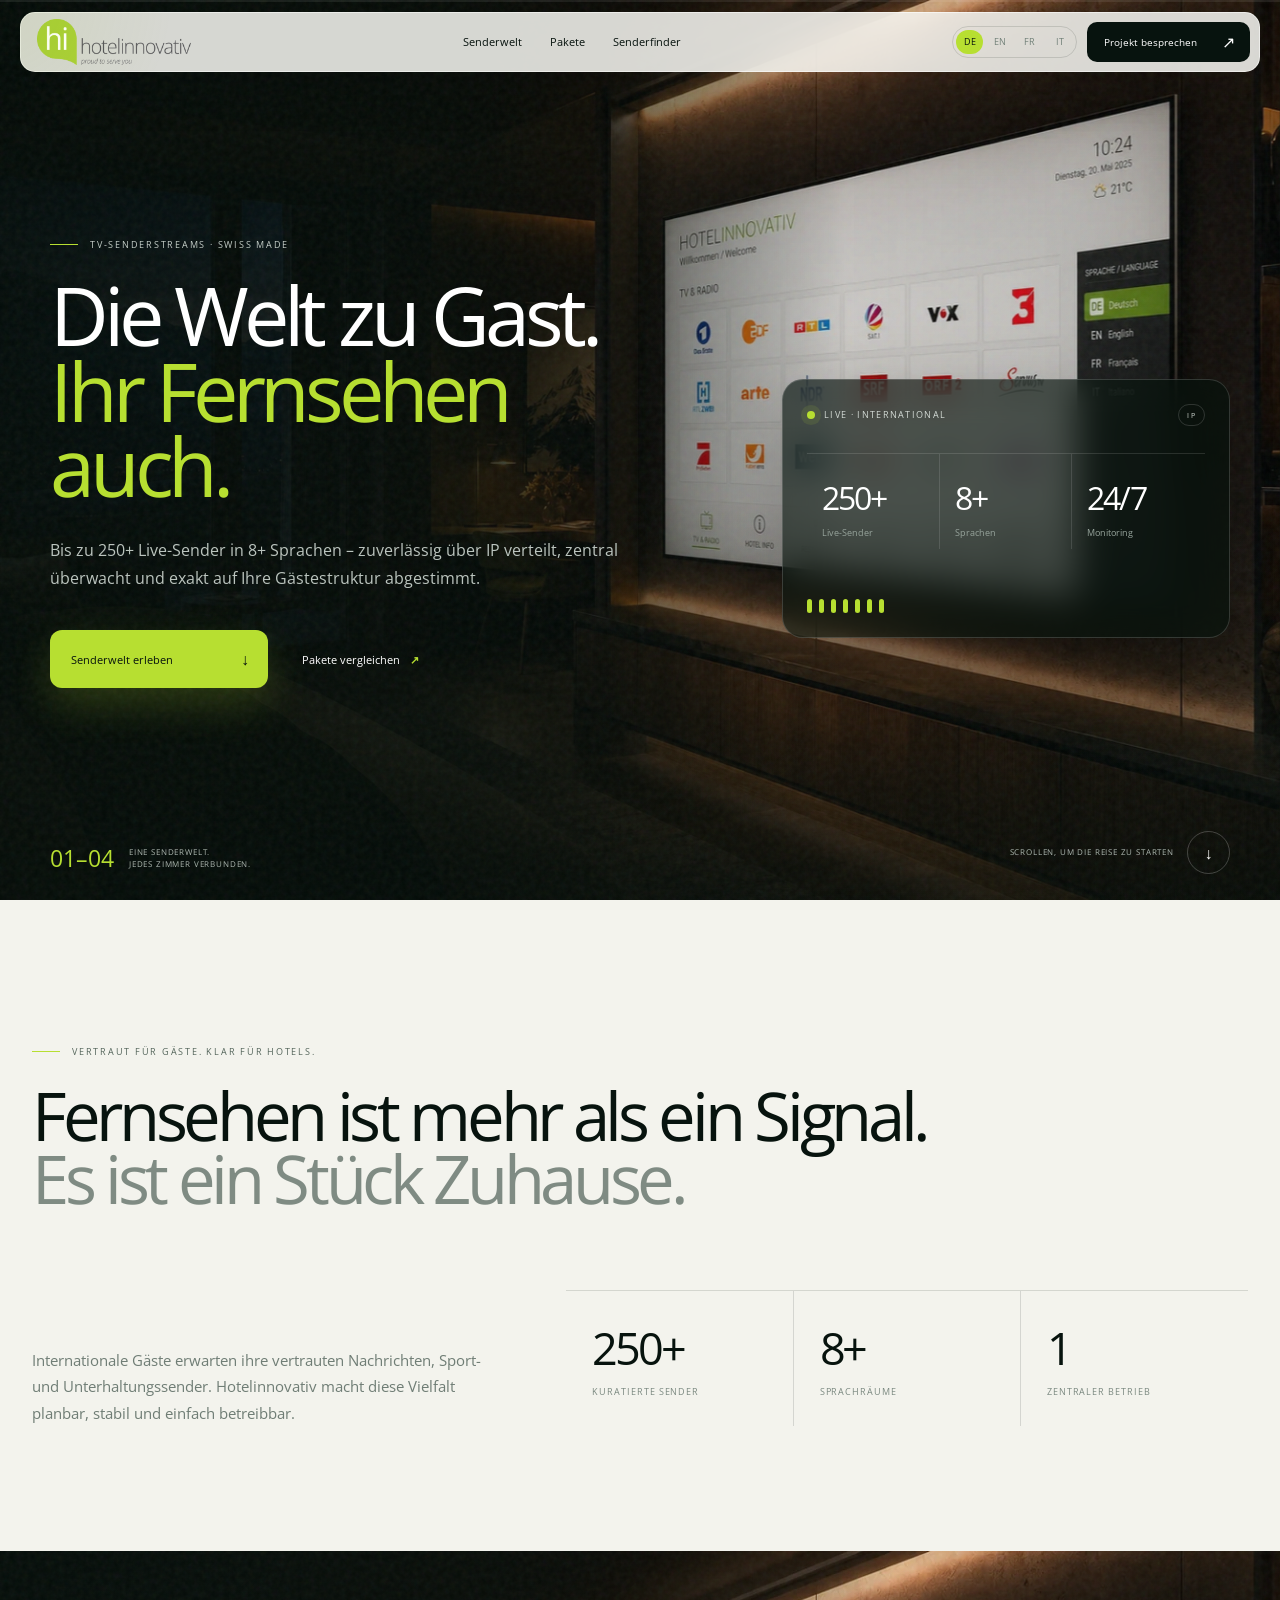
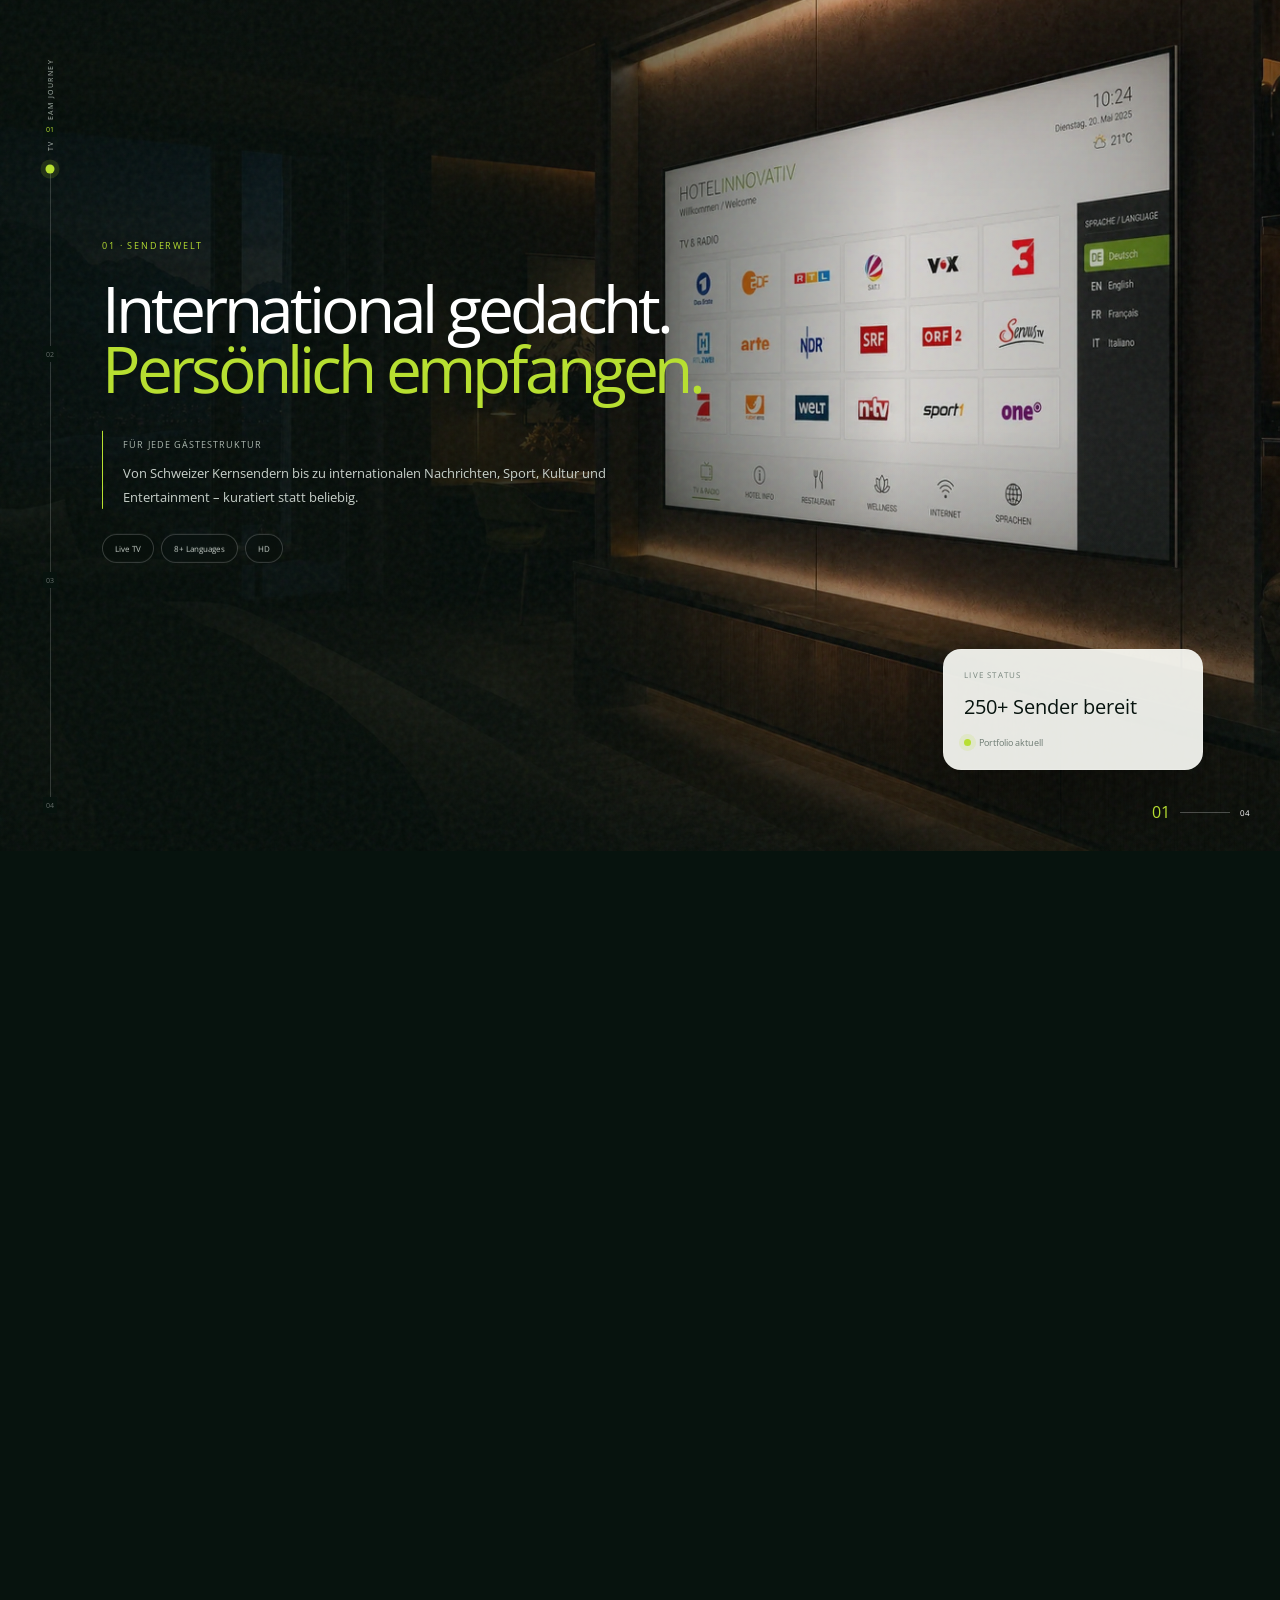
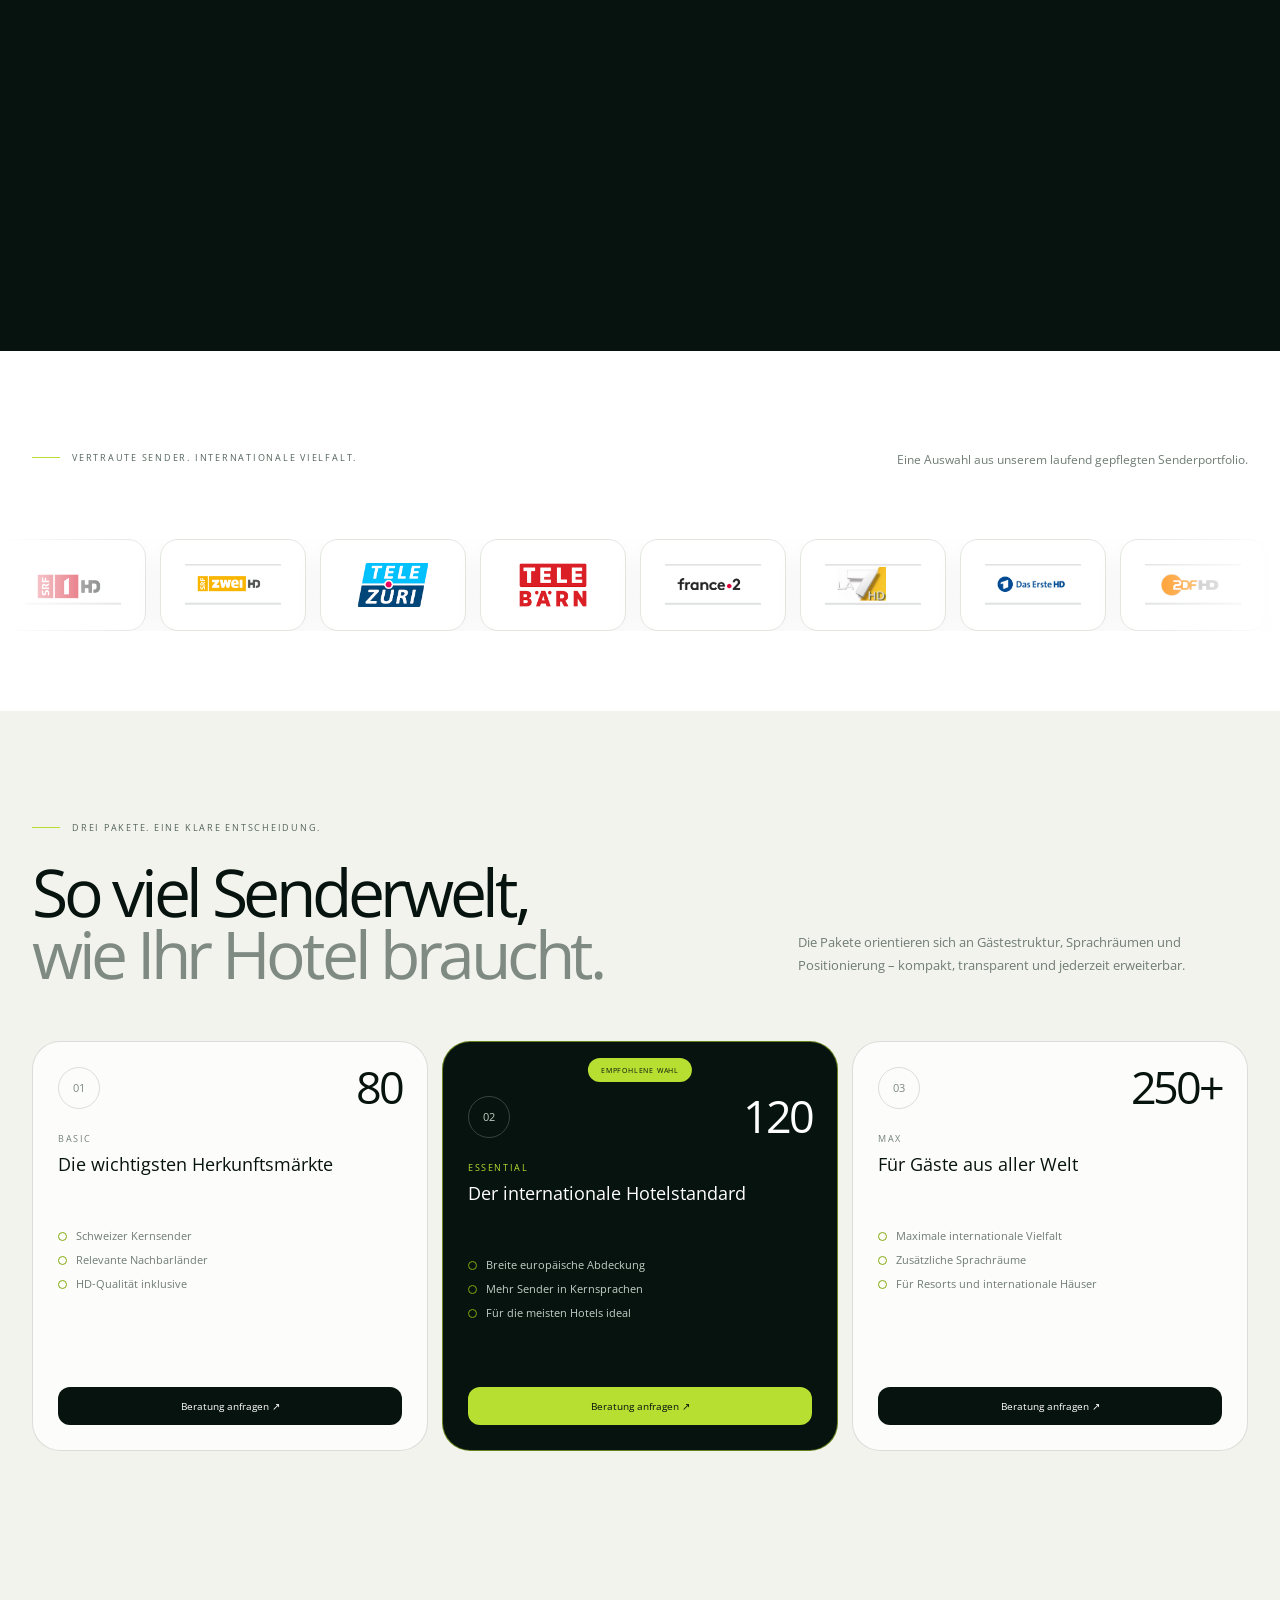
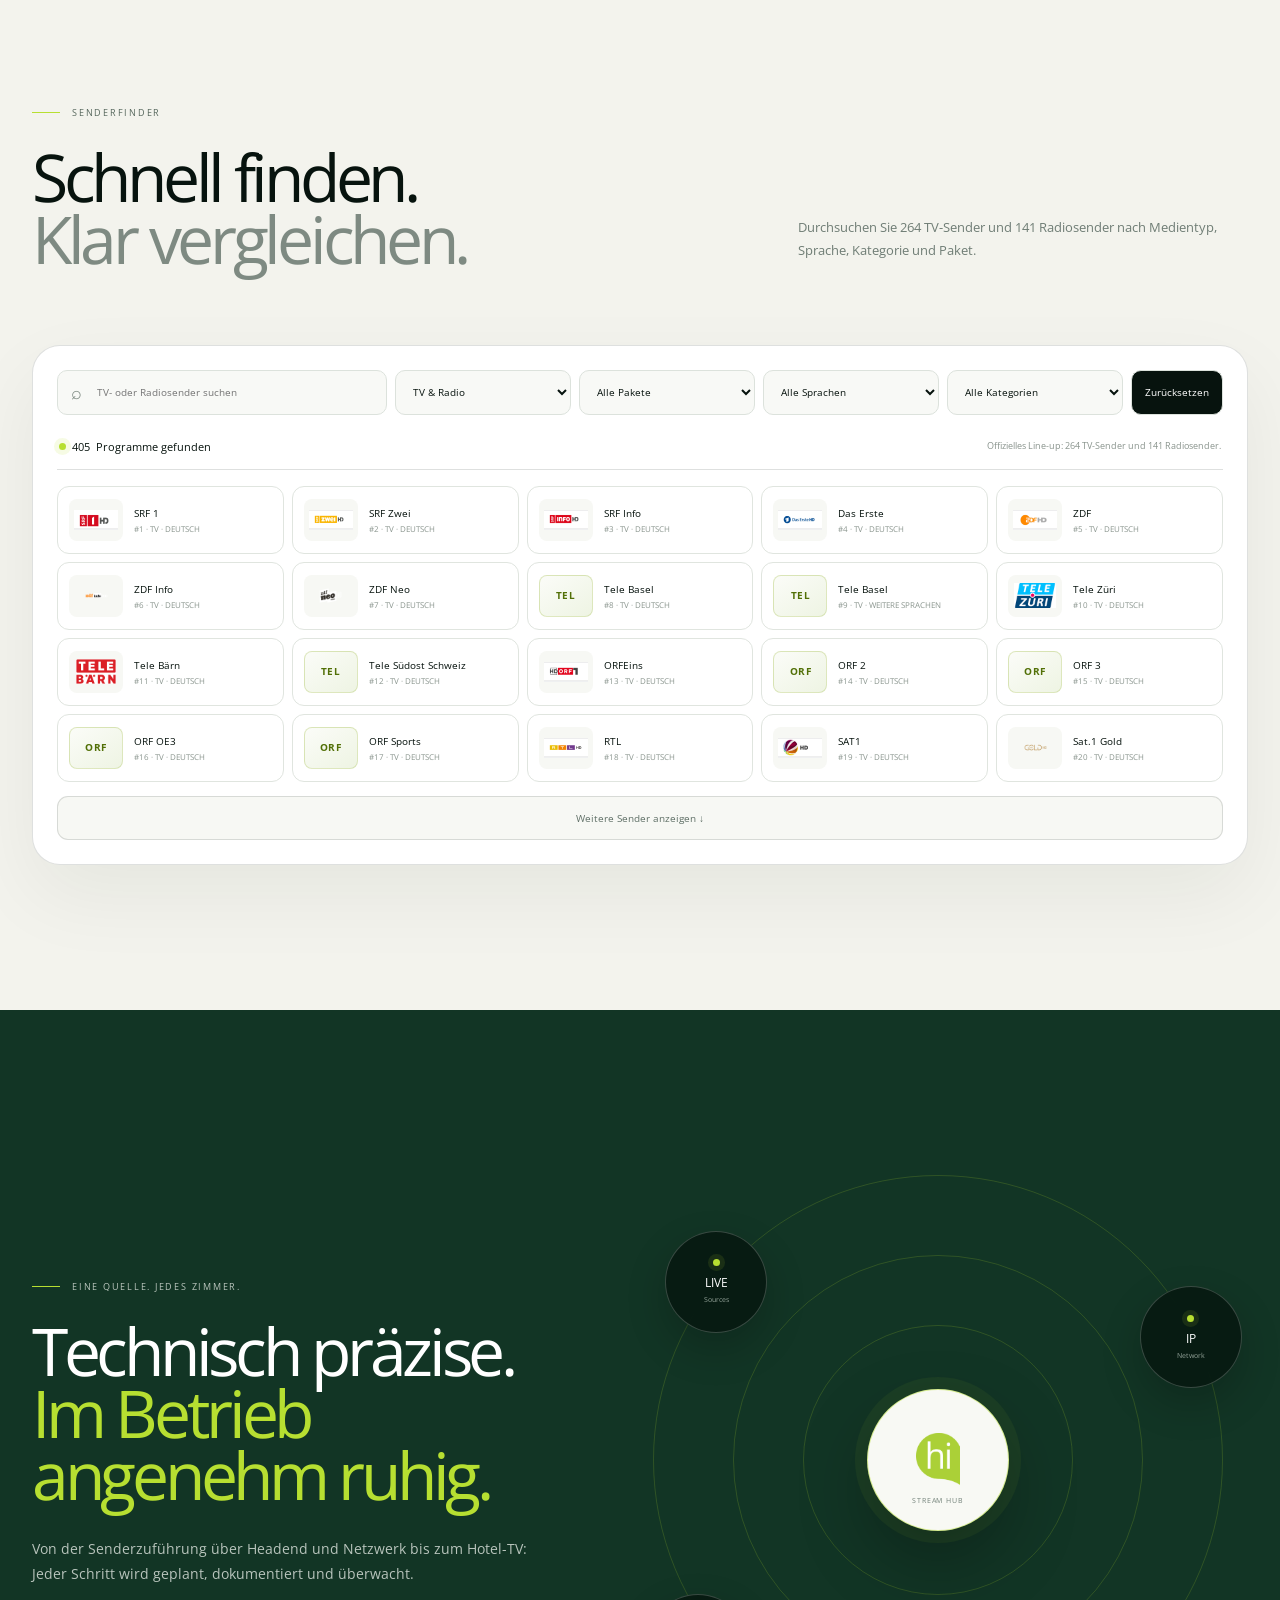
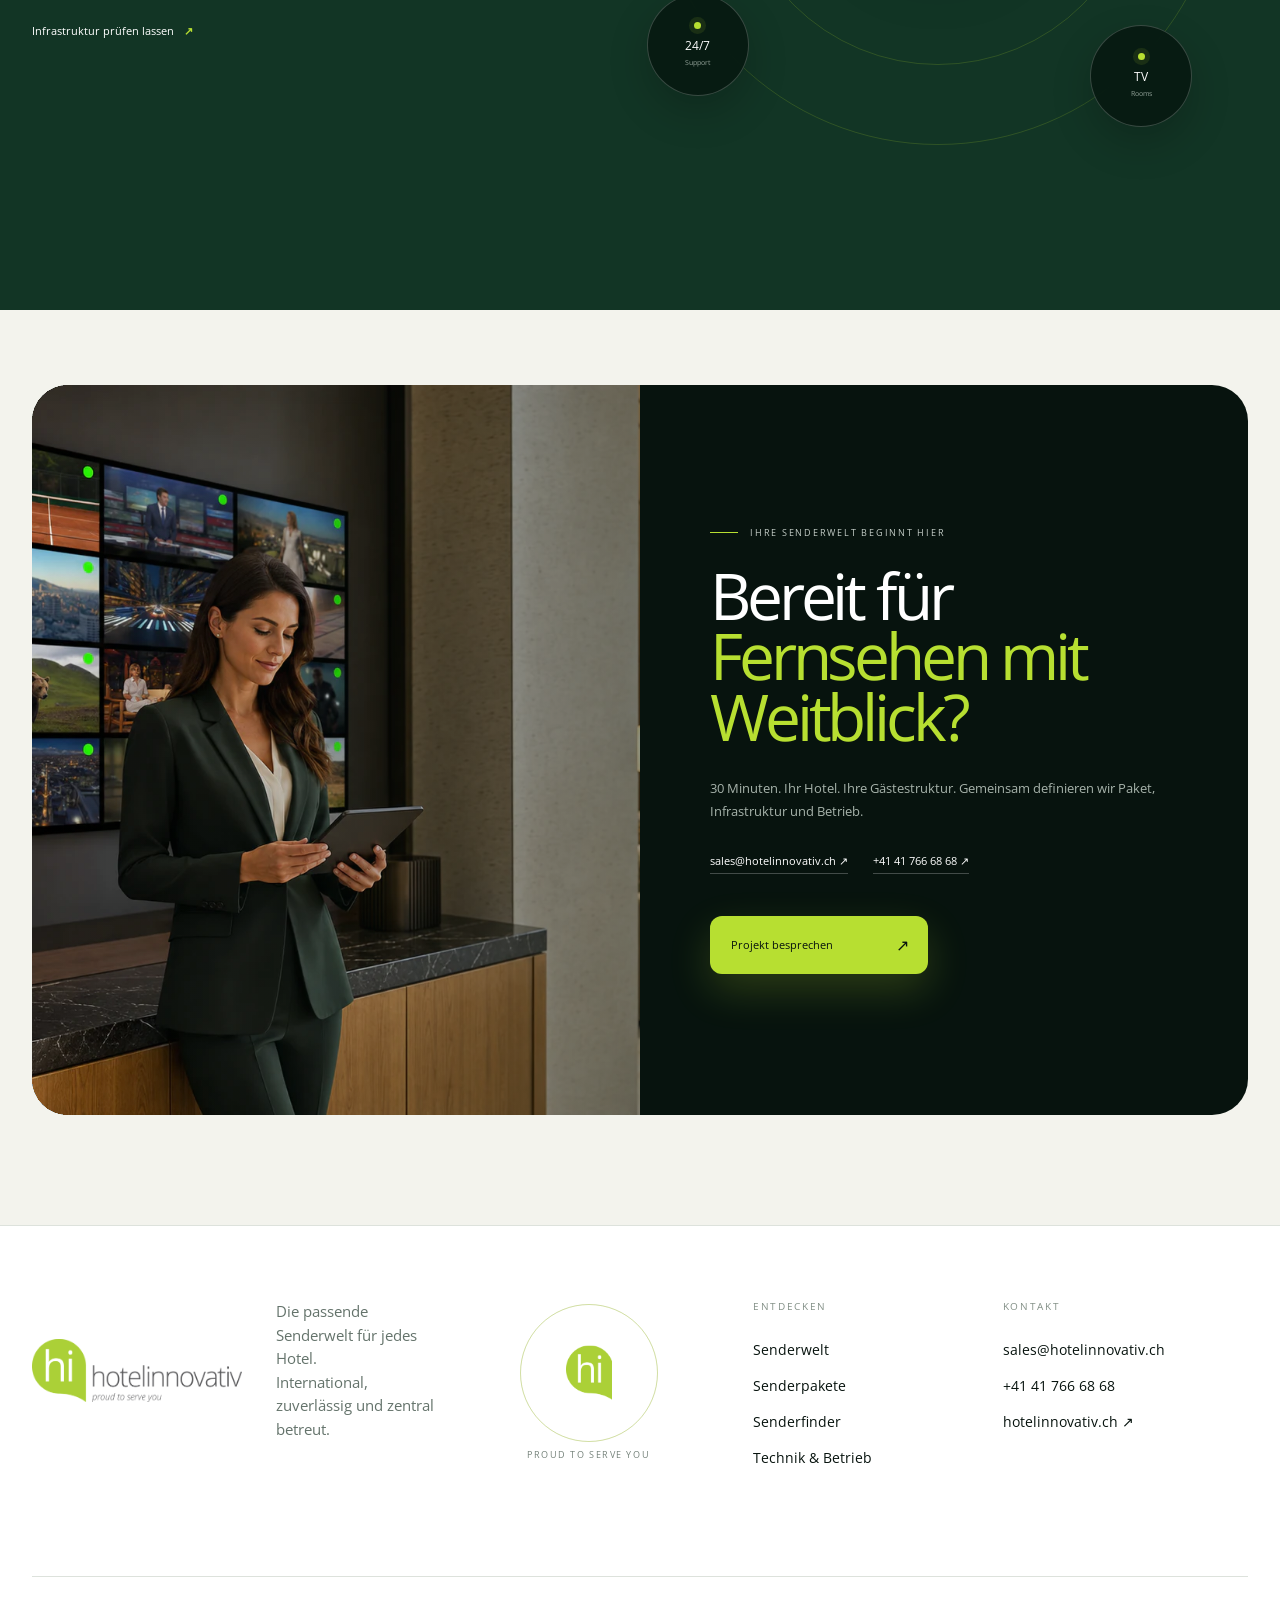
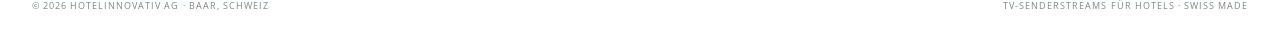
==== index.html @ b0c7b0e4 "Remove pricing and expand channel logos" ====
<!doctype html>
<html lang="de">
<head>
  <meta charset="utf-8">
  <meta name="viewport" content="width=device-width,initial-scale=1">
  <meta name="theme-color" content="#07130e">
  <meta name="description" content="250+ internationale TV-Sender für Hotels – zuverlässig über IP, zentral betreut und passend zu Ihren Gästen.">
  <title>TV-Senderstreams für Hotels | Hotelinnovativ</title>
  <link rel="canonical" href="https://hisenderstreams.pages.dev/">
  <link rel="alternate" hreflang="de" href="https://hisenderstreams.pages.dev/"><link rel="alternate" hreflang="en" href="https://hisenderstreams.pages.dev/en/"><link rel="alternate" hreflang="fr" href="https://hisenderstreams.pages.dev/fr/"><link rel="alternate" hreflang="it" href="https://hisenderstreams.pages.dev/it/">
  <meta property="og:type" content="website"><meta property="og:title" content="TV-Senderstreams für Hotels"><meta property="og:description" content="250+ Sender · 8+ Sprachen · zuverlässig über IP."><meta property="og:image" content="https://hisenderstreams.pages.dev/assets/og-streams-premium-2026.jpg"><meta property="og:url" content="https://hisenderstreams.pages.dev/">
  <meta name="twitter:card" content="summary_large_image"><meta name="twitter:image" content="https://hisenderstreams.pages.dev/assets/og-streams-premium-2026.jpg">
  <link rel="preconnect" href="https://fonts.googleapis.com">
  <link rel="preconnect" href="https://fonts.gstatic.com" crossorigin>
  <link href="https://fonts.googleapis.com/css2?family=Open+Sans:wght@400&display=swap" rel="stylesheet">
  <link rel="stylesheet" href="/assets/streams-premium.css?v=20260727p2">
</head>
<body>
  <div class="page-progress" aria-hidden="true"><i></i></div>
  <div class="cursor-glow" aria-hidden="true"></div>

  <header class="site-header">
    <a class="brand" href="#top" aria-label="Hotelinnovativ – zum Seitenanfang">
      <img src="/assets/logo-hotelinnovativ-original.png" alt="Hotelinnovativ – proud to serve you">
    </a>
    <nav aria-label="Hauptnavigation">
      <a href="#story" data-i18n="navStory">Senderwelt</a>
      <a href="#packages" data-i18n="navPackages">Pakete</a>
      <a href="#finder" data-i18n="navFinder">Senderfinder</a>
    </nav>
    <div class="header-actions">
      <div class="language-switcher" aria-label="Sprache">
        <a href="/" aria-current="page">DE</a><a href="/en/">EN</a><a href="/fr/">FR</a><a href="/it/">IT</a>
      </div>
      <a class="header-cta magnetic" href="#contact"><span data-i18n="navCta">Projekt besprechen</span><b aria-hidden="true">↗</b></a>
      <button class="menu-toggle" aria-label="Menü öffnen" aria-expanded="false"><span></span><span></span></button>
    </div>
  </header>

  <main id="top">
    <section class="hero">
      <div class="hero-media" aria-hidden="true">
        <img src="/assets/streams-hero-hotel-tv-logos-v2.webp" alt="">
        <div class="hero-wash"></div>
      </div>
      <div class="grain" aria-hidden="true"></div>
      <div class="hero-inner">
        <div class="hero-copy reveal">
          <p class="eyebrow light"><span></span><b data-i18n="heroEyebrow">TV-Senderstreams · Swiss made</b></p>
          <h1 data-i18n-html="heroTitle">Die Welt zu Gast.<br><em>Ihr Fernsehen auch.</em></h1>
          <p class="hero-lead" data-i18n="heroLead">Bis zu 250+ Live-Sender in 8+ Sprachen – zuverlässig über IP verteilt, zentral überwacht und exakt auf Ihre Gästestruktur abgestimmt.</p>
          <div class="hero-actions">
            <a class="button button-lime magnetic" href="#story"><span data-i18n="heroPrimary">Senderwelt erleben</span><b aria-hidden="true">↓</b></a>
            <a class="quiet-link" href="#packages"><span data-i18n="heroSecondary">Pakete vergleichen</span> <b aria-hidden="true">↗</b></a>
          </div>
        </div>
        <div class="hero-signal reveal" data-delay="180" aria-label="Live-TV Leistungsübersicht">
          <div class="signal-head"><i></i><span>LIVE · INTERNATIONAL</span><small>IP</small></div>
          <div class="signal-grid">
            <span><strong>250+</strong><small data-i18n="heroMetric1">Live-Sender</small></span>
            <span><strong>8+</strong><small data-i18n="heroMetric2">Sprachen</small></span>
            <span><strong>24/7</strong><small data-i18n="heroMetric3">Monitoring</small></span>
          </div>
          <div class="signal-wave" aria-hidden="true"><i></i><i></i><i></i><i></i><i></i><i></i><i></i></div>
        </div>
      </div>
      <div class="hero-bottom">
        <div><strong>01–04</strong><span data-i18n-html="heroSignature">Eine Senderwelt.<br>Jedes Zimmer verbunden.</span></div>
        <div class="scroll-hint"><span data-i18n="heroScroll">Scrollen, um die Reise zu starten</span><i></i></div>
      </div>
    </section>

    <section class="manifesto section-shell">
      <p class="eyebrow reveal"><span></span><b data-i18n="manifestEyebrow">Vertraut für Gäste. Klar für Hotels.</b></p>
      <h2 class="reveal" data-i18n-html="manifestTitle">Fernsehen ist mehr als ein Signal.<br><em>Es ist ein Stück Zuhause.</em></h2>
      <div class="manifesto-layout">
        <p class="reveal" data-i18n="manifestLead">Internationale Gäste erwarten ihre vertrauten Nachrichten, Sport- und Unterhaltungssender. Hotelinnovativ macht diese Vielfalt planbar, stabil und einfach betreibbar.</p>
        <div class="manifesto-stats reveal">
          <span><strong>250+</strong><small data-i18n="metricChannels">kuratierte Sender</small></span>
          <span><strong>8+</strong><small data-i18n="metricLanguages">Sprachräume</small></span>
          <span><strong>1</strong><small data-i18n="metricOperation">zentraler Betrieb</small></span>
        </div>
      </div>
    </section>

    <section id="story" class="story-scroll" aria-label="Vier Kapitel der TV-Stream-Lösung">
      <div class="story-stage">
        <div class="story-backgrounds" aria-hidden="true">
          <figure class="story-bg active"><img src="/assets/streams-hero-hotel-tv-logos-v2.webp" alt=""></figure>
          <figure class="story-bg"><img src="/assets/streams-guest-live-tv-2026.webp" alt=""></figure>
          <figure class="story-bg"><img src="/assets/streams-ip-operations-2026.webp" alt=""></figure>
          <figure class="story-bg"><img src="/assets/streams-central-management-2026.webp" alt=""></figure>
          <div class="story-wash"></div><div class="grain"></div>
        </div>
        <div class="story-rail" aria-hidden="true">
          <small data-i18n="storyLabel">TV STREAM JOURNEY</small>
          <div class="rail-track"><i></i><b></b></div>
          <div class="rail-stops"><span class="active">01</span><span>02</span><span>03</span><span>04</span></div>
        </div>
        <div class="story-copy-wrap">
          <article class="story-copy active">
            <p data-i18n="chapter1Eyebrow">01 · SENDERWELT</p>
            <h2 data-i18n-html="chapter1Title">International gedacht.<br><em>Persönlich empfangen.</em></h2>
            <div class="story-body"><span data-i18n="chapter1Label">Für jede Gästestruktur</span><p data-i18n="chapter1Body">Von Schweizer Kernsendern bis zu internationalen Nachrichten, Sport, Kultur und Entertainment – kuratiert statt beliebig.</p></div>
            <div class="story-pills"><span>Live TV</span><span>8+ Languages</span><span>HD</span></div>
          </article>
          <article class="story-copy">
            <p data-i18n="chapter2Eyebrow">02 · GÄSTEERLEBNIS</p>
            <h2 data-i18n-html="chapter2Title">Der vertraute Sender.<br><em>Fern von Zuhause.</em></h2>
            <div class="story-body"><span data-i18n="chapter2Label">Relevanz im Zimmer</span><p data-i18n="chapter2Body">Gäste finden schneller, was sie kennen. Klare Senderlisten und passende Sprachwelten machen den Hotel-TV intuitiv.</p></div>
            <div class="story-pills"><span>News</span><span>Sport</span><span>Entertainment</span></div>
          </article>
          <article class="story-copy">
            <p data-i18n="chapter3Eyebrow">03 · IP-DISTRIBUTION</p>
            <h2 data-i18n-html="chapter3Title">Ein Signal.<br><em>Jedes Zimmer.</em></h2>
            <div class="story-body"><span data-i18n="chapter3Label">Stabil bis zum TV</span><p data-i18n="chapter3Body">Streams werden zentral aufbereitet, überwacht und über die vorhandene Netzwerkinfrastruktur sicher an die Zimmer verteilt.</p></div>
            <div class="story-pills"><span>Multicast</span><span>Monitoring</span><span>Redundancy</span></div>
          </article>
          <article class="story-copy">
            <p data-i18n="chapter4Eyebrow">04 · BETRIEB</p>
            <h2 data-i18n-html="chapter4Title">Zentral im Blick.<br><em>Lokal betreut.</em></h2>
            <div class="story-body"><span data-i18n="chapter4Label">Schweizer Support</span><p data-i18n="chapter4Body">Senderstatus, Paketänderungen und Störungen bleiben transparent. Hotelinnovativ begleitet Planung, Umsetzung und laufenden Betrieb.</p></div>
            <div class="story-pills"><span>24/7</span><span>Swiss Support</span><span>SLA</span></div>
          </article>
        </div>
        <div class="story-status">
          <small data-i18n="storyStatus">LIVE STATUS</small>
          <strong data-i18n="storyStatusValue">250+ Sender bereit</strong>
          <span><i></i><b data-i18n="storyStatusSub">Signal stabil</b></span>
        </div>
        <div class="story-counter"><span>01</span><i></i><b>04</b></div>
        <div class="story-markers" aria-hidden="true"><span></span><span></span><span></span><span></span></div>
      </div>
    </section>

    <section class="logo-world" aria-label="Auswahl verfügbarer TV-Sender">
      <div class="section-shell logo-world-head reveal">
        <p class="eyebrow"><span></span><b data-i18n="logosEyebrow">Vertraute Sender. Internationale Vielfalt.</b></p>
        <p data-i18n="logosLead">Eine Auswahl aus unserem laufend gepflegten Senderportfolio.</p>
      </div>
      <div class="channel-marquee" aria-hidden="true"><div class="channel-marquee-track"></div></div>
    </section>

    <section id="packages" class="packages section-shell">
      <div class="section-heading">
        <div><p class="eyebrow reveal"><span></span><b data-i18n="packagesEyebrow">Drei Pakete. Eine klare Entscheidung.</b></p><h2 class="reveal" data-i18n-html="packagesTitle">So viel Senderwelt,<br><em>wie Ihr Hotel braucht.</em></h2></div>
        <p class="reveal" data-i18n="packagesLead">Die Pakete orientieren sich an Gästestruktur, Sprachräumen und Positionierung – kompakt, transparent und jederzeit erweiterbar.</p>
      </div>
      <div class="package-grid">
        <article class="package-card reveal" data-package="basic" data-channels="80">
          <div class="package-top"><span>01</span><strong>80</strong></div>
          <p class="package-name">Basic</p>
          <h3 data-i18n="basicTitle">Die wichtigsten Herkunftsmärkte</h3>
          <ul><li data-i18n="basicF1">Schweizer Kernsender</li><li data-i18n="basicF2">Relevante Nachbarländer</li><li data-i18n="basicF3">HD-Qualität inklusive</li></ul>
          <a href="#contact" data-i18n="packageCta">Beratung anfragen ↗</a>
        </article>
        <article class="package-card featured reveal" data-delay="100" data-package="essential" data-channels="120">
          <div class="recommended" data-i18n="recommended">Empfohlene Wahl</div>
          <div class="package-top"><span>02</span><strong>120</strong></div>
          <p class="package-name">Essential</p>
          <h3 data-i18n="essentialTitle">Der internationale Hotelstandard</h3>
          <ul><li data-i18n="essentialF1">Breite europäische Abdeckung</li><li data-i18n="essentialF2">Mehr Sender in Kernsprachen</li><li data-i18n="essentialF3">Für die meisten Hotels ideal</li></ul>
          <a href="#contact" data-i18n="packageCta">Beratung anfragen ↗</a>
        </article>
        <article class="package-card reveal" data-delay="200" data-package="max" data-channels="250+">
          <div class="package-top"><span>03</span><strong>250+</strong></div>
          <p class="package-name">Max</p>
          <h3 data-i18n="maxTitle">Für Gäste aus aller Welt</h3>
          <ul><li data-i18n="maxF1">Maximale internationale Vielfalt</li><li data-i18n="maxF2">Zusätzliche Sprachräume</li><li data-i18n="maxF3">Für Resorts und internationale Häuser</li></ul>
          <a href="#contact" data-i18n="packageCta">Beratung anfragen ↗</a>
        </article>
      </div>
    </section>

    <section id="finder" class="finder section-shell">
      <div class="section-heading">
        <div><p class="eyebrow reveal"><span></span><b data-i18n="finderEyebrow">Senderfinder</b></p><h2 class="reveal" data-i18n-html="finderTitle">Schnell finden.<br><em>Klar vergleichen.</em></h2></div>
        <p class="reveal" data-i18n="finderLead">Durchsuchen Sie 264 TV-Sender und 141 Radiosender nach Medientyp, Sprache, Kategorie und Paket.</p>
      </div>
      <div class="finder-panel reveal">
        <div class="finder-filters">
          <label class="search-field"><span aria-hidden="true">⌕</span><input id="channelSearch" type="search" placeholder="TV- oder Radiosender suchen" data-i18n-placeholder="searchPlaceholder"></label>
          <select id="typeFilter" aria-label="Medientyp"><option value="" data-i18n="typeAll">TV & Radio</option><option value="tv" data-i18n="typeTV">TV-Sender</option><option value="radio" data-i18n="typeRadio">Radiosender</option></select>
          <select id="packageFilter" aria-label="Paket"><option value="" data-i18n="packageAll">Alle Pakete</option><option value="basic">Basic</option><option value="essential">Essential</option><option value="max">Max</option></select>
          <select id="languageFilter" aria-label="Sprache"><option value="" data-i18n="langAll">Alle Sprachen</option></select>
          <select id="categoryFilter" aria-label="Kategorie"><option value="" data-i18n="categoryAll">Alle Kategorien</option></select>
          <button id="resetFilters" type="button" data-i18n="reset">Zurücksetzen</button>
        </div>
        <div class="finder-summary"><span><i></i><b id="resultCount">0</b> <span id="resultLabel">Programme gefunden</span></span><small data-i18n="finderHint">Offizielles Line-up: 264 TV-Sender und 141 Radiosender.</small></div>
        <div id="channelGrid" class="channel-grid"></div>
        <button id="showMore" class="show-more" type="button" data-i18n="showMore">Weitere Sender anzeigen ↓</button>
      </div>
    </section>

    <section id="platform" class="platform-section">
      <div class="section-shell platform-grid">
        <div class="platform-copy reveal">
          <p class="eyebrow"><span></span><b data-i18n="platformEyebrow">Eine Quelle. Jedes Zimmer.</b></p>
          <h2 data-i18n-html="platformTitle">Technisch präzise.<br><em>Im Betrieb angenehm ruhig.</em></h2>
          <p data-i18n="platformLead">Von der Senderzuführung über Headend und Netzwerk bis zum Hotel-TV: Jeder Schritt wird geplant, dokumentiert und überwacht.</p>
          <a class="quiet-link" href="#contact"><span data-i18n="platformCta">Infrastruktur prüfen lassen</span> <b>↗</b></a>
        </div>
        <div class="network-map reveal" aria-label="IP-Verteilung im Hotel">
          <div class="network-core"><span class="hi-crop"><img src="/assets/logo-hotelinnovativ-original.png" alt=""></span><small>STREAM HUB</small></div>
          <span class="node n1"><i></i><b>LIVE</b><small>Sources</small></span>
          <span class="node n2"><i></i><b>IP</b><small>Network</small></span>
          <span class="node n3"><i></i><b>TV</b><small>Rooms</small></span>
          <span class="node n4"><i></i><b>24/7</b><small>Support</small></span>
          <div class="network-ring r1"></div><div class="network-ring r2"></div><div class="network-ring r3"></div>
        </div>
      </div>
    </section>

    <section id="contact" class="contact section-shell">
      <div class="contact-panel">
        <div class="contact-media"><img src="/assets/streams-central-management-2026.webp" alt="Zentraler Betrieb der Hotel-TV-Senderstreams"><div></div></div>
        <div class="contact-content">
          <p class="eyebrow light reveal"><span></span><b data-i18n="contactEyebrow">Ihre Senderwelt beginnt hier</b></p>
          <h2 class="reveal" data-i18n-html="contactTitle">Bereit für<br><em>Fernsehen mit Weitblick?</em></h2>
          <p class="reveal" data-i18n="contactLead">30 Minuten. Ihr Hotel. Ihre Gästestruktur. Gemeinsam definieren wir Paket, Infrastruktur und Betrieb.</p>
          <div class="contact-links reveal"><a href="mailto:sales@hotelinnovativ.ch">sales@hotelinnovativ.ch ↗</a><a href="tel:+41417666868">+41 41 766 68 68 ↗</a></div>
          <a class="button button-lime magnetic reveal" href="mailto:sales@hotelinnovativ.ch?subject=TV-Senderstreams%20für%20mein%20Hotel"><span data-i18n="contactCta">Projekt besprechen</span><b>↗</b></a>
        </div>
      </div>
    </section>
  </main>

  <footer class="hi-site-footer">
    <div class="hi-footer-grid">
      <div class="hi-footer-intro">
        <img class="hi-footer-wordmark" src="/assets/logo-hotelinnovativ-original.png" alt="Hotelinnovativ – proud to serve you">
        <p data-i18n-html="footerClaim">Die passende Senderwelt für jedes Hotel.<br>International, zuverlässig und zentral betreut.</p>
      </div>
      <div class="hi-footer-seal" aria-label="Hotelinnovativ – proud to serve you"><i></i><i></i><span class="hi-footer-pictogram"><img src="/assets/logo-hotelinnovativ-original.png" alt=""></span><small>PROUD TO SERVE YOU</small></div>
      <nav class="hi-footer-links" aria-label="TV-Streams entdecken">
        <small data-i18n="footerDiscover">Entdecken</small>
        <a href="#story" data-i18n="footerLink1">Senderwelt</a><a href="#packages" data-i18n="footerLink2">Senderpakete</a><a href="#finder" data-i18n="footerLink3">Senderfinder</a><a href="#platform" data-i18n="footerLink4">Technik & Betrieb</a>
      </nav>
      <div class="hi-footer-contact">
        <small data-i18n="footerContact">Kontakt</small>
        <a href="mailto:sales@hotelinnovativ.ch">sales@hotelinnovativ.ch</a><a href="tel:+41417666868">+41 41 766 68 68</a><a href="https://www.hotelinnovativ.ch/" target="_blank" rel="noreferrer">hotelinnovativ.ch ↗</a>
      </div>
      <div class="hi-footer-bottom"><span>© 2026 Hotelinnovativ AG · Baar, Schweiz</span><span data-i18n="footerSignature">TV-Senderstreams für Hotels · Swiss Made</span></div>
    </div>
  </footer>

  <script src="/assets/channels-data.js?v=20260825-lineup1"></script>
  <script src="/assets/streams-premium.js?v=20260825-lineup1"></script>
</body>
</html>
---- assets/streams-premium.css ----
:root {
  --ink: #07130e;
  --ink-2: #0d2017;
  --forest: #123525;
  --paper: #f3f3ed;
  --white: #fff;
  --lime: #b7df31;
  --lime-soft: #d7f27a;
  --muted: #6f7d75;
  --line: rgba(7, 19, 14, .13);
  --ease: cubic-bezier(.2, .78, .2, 1);
  --shell: min(1440px, calc(100% - 64px));
}

* { box-sizing: border-box; }
html { scroll-behavior: smooth; }
body {
  margin: 0;
  overflow-x: hidden;
  background: var(--paper);
  color: var(--ink);
  font-family: "Open Sans", Arial, sans-serif;
  font-weight: 400;
}
body, button, input, select, textarea { font-family: "Open Sans", Arial, sans-serif; font-weight: 400; }
img { display: block; max-width: 100%; }
a { color: inherit; text-decoration: none; }
button, input, select { font: inherit; }
button, a { -webkit-tap-highlight-color: transparent; }
::selection { color: var(--ink); background: var(--lime); }
.section-shell { width: var(--shell); margin-inline: auto; }

.page-progress {
  position: fixed; z-index: 300; top: 0; left: 0; right: 0; height: 2px;
  background: rgba(255,255,255,.08); pointer-events: none;
}
.page-progress i {
  display: block; width: 100%; height: 100%; transform: scaleX(0); transform-origin: left;
  background: var(--lime); box-shadow: 0 0 18px rgba(183,223,49,.7);
}
.cursor-glow {
  position: fixed; z-index: 290; width: 360px; height: 360px; border-radius: 50%;
  pointer-events: none; transform: translate(-50%, -50%);
  background: radial-gradient(circle, rgba(183,223,49,.1), transparent 68%);
  mix-blend-mode: multiply;
}

.site-header {
  position: fixed; z-index: 260; top: 12px; left: 20px; right: 20px;
  height: 60px; padding: 0 9px 0 16px;
  display: flex; align-items: center; justify-content: space-between; gap: 22px;
  border: 1px solid rgba(255,255,255,.52); border-radius: 15px;
  background: rgba(248,249,244,.86); backdrop-filter: blur(24px);
  box-shadow: 0 18px 48px rgba(0,0,0,.11); transition: .35s var(--ease);
}
.site-header.scrolled { top: 7px; background: rgba(250,250,247,.96); }
.brand img { width: 154px; height: auto; }
.site-header nav { display: flex; align-items: center; gap: 28px; font-size: .67rem; }
.site-header nav a { position: relative; }
.site-header nav a::after {
  content: ""; position: absolute; left: 0; right: 100%; bottom: -8px; height: 1px;
  background: var(--ink); transition: right .3s ease;
}
.site-header nav a:hover::after, .site-header nav a:focus-visible::after { right: 0; }
.header-actions { display: flex; align-items: center; gap: 10px; }
.language-switcher { display: flex; gap: 3px; padding: 3px; border: 1px solid var(--line); border-radius: 999px; }
.language-switcher a {
  min-width: 27px; height: 24px; display: grid; place-items: center; border-radius: 999px;
  color: #718078; font-size: .54rem;
}
.language-switcher a[aria-current="page"] { color: var(--ink); background: var(--lime); }
.header-cta, .button {
  min-height: 48px; padding: 0 19px 0 21px; display: inline-flex; align-items: center;
  justify-content: space-between; gap: 34px; border: 0; border-radius: 12px; cursor: pointer;
  font-size: .68rem; transition: .3s var(--ease);
}
.header-cta { color: #fff; background: var(--ink); }
.header-cta { min-height: 40px; padding: 0 15px 0 17px; gap: 25px; border-radius: 10px; font-size: .63rem; }
.header-cta b, .button b { font-size: 1rem; font-weight: 400; transition: .3s var(--ease); }
.header-cta:hover b, .button:hover b { transform: translate(3px,-3px); }
.menu-toggle { display: none; padding: 9px; border: 0; background: none; }
.menu-toggle span { width: 21px; height: 1px; display: block; margin: 5px; background: var(--ink); }

.hero {
  min-height: 100svh; position: relative; overflow: hidden; color: #fff; background: var(--ink);
}
.hero-media, .hero-media img, .hero-wash, .grain {
  position: absolute; inset: 0; width: 100%; height: 100%;
}
.hero-media img {
  object-fit: cover; object-position: center; transform: scale(1.035);
  animation: hero-in 1.8s var(--ease) forwards;
}
.hero-wash {
  background:
    linear-gradient(90deg, rgba(3,11,7,.97) 0%, rgba(3,11,7,.86) 36%, rgba(3,11,7,.16) 66%, rgba(3,11,7,.26)),
    linear-gradient(0deg, rgba(3,11,7,.76), transparent 44%);
}
.grain {
  opacity: .12; pointer-events: none;
  background-image: url("data:image/svg+xml,%3Csvg viewBox='0 0 160 160' xmlns='http://www.w3.org/2000/svg'%3E%3Cfilter id='n'%3E%3CfeTurbulence type='fractalNoise' baseFrequency='.92' numOctaves='3' stitchTiles='stitchTiles'/%3E%3C/filter%3E%3Crect width='100%25' height='100%25' filter='url(%23n)' opacity='.55'/%3E%3C/svg%3E");
}
.hero-inner {
  width: min(1440px, calc(100% - 100px)); min-height: 100svh; margin-inline: auto;
  padding: 136px 0 110px; position: relative; z-index: 3;
  display: grid; grid-template-columns: 1.05fr .95fr; align-items: center;
}
.hero-copy { max-width: 720px; }
.eyebrow {
  margin: 0 0 27px; display: flex; align-items: center; gap: 12px;
  color: #53645a; font-size: .58rem; letter-spacing: .19em; text-transform: uppercase;
}
.eyebrow span { width: 28px; height: 1px; flex: 0 0 auto; background: var(--lime); }
.eyebrow b { font-weight: 400; }
.eyebrow.light { color: #c7d0ca; }
.hero h1, .manifesto h2, .story-copy h2, .section-heading h2, .platform-copy h2, .contact h2 {
  margin: 0; font-size: clamp(3.5rem, 6.3vw, 6.4rem); line-height: .94;
  letter-spacing: -.065em; font-weight: 400;
}
h1 em, h2 em { color: var(--lime); font-style: normal; font-weight: 400; }
.hero-lead {
  max-width: 610px; margin: 31px 0 38px; color: #bbc4be; font-size: 1rem; line-height: 1.75;
}
.hero-actions { display: flex; align-items: center; gap: 34px; }
.button { min-width: 218px; min-height: 58px; }
.button-lime { color: var(--ink); background: var(--lime); box-shadow: 0 16px 42px rgba(183,223,49,.2); }
.button-lime:hover { transform: translateY(-2px); background: var(--lime-soft); }
.button-dark { width: 100%; color: #fff; background: var(--ink); }
.quiet-link { font-size: .7rem; }
.quiet-link b { margin-left: 7px; color: var(--lime); }
.hero-signal {
  width: min(35vw,520px); justify-self: end; margin-top: 10vh;
  padding: 24px; border: 1px solid rgba(255,255,255,.16); border-radius: 21px;
  background: rgba(5,18,12,.64); backdrop-filter: blur(18px); box-shadow: 0 30px 80px rgba(0,0,0,.32);
}
.signal-head { display: flex; align-items: center; gap: 9px; color: #d4dbd6; font-size: .55rem; letter-spacing: .15em; }
.signal-head i { width: 8px; height: 8px; border-radius: 50%; background: var(--lime); box-shadow: 0 0 0 6px rgba(183,223,49,.1); }
.signal-head small { margin-left: auto; padding: 5px 8px; border: 1px solid rgba(255,255,255,.15); border-radius: 999px; }
.signal-grid { display: grid; grid-template-columns: repeat(3,1fr); margin-top: 27px; border-top: 1px solid rgba(255,255,255,.12); }
.signal-grid span { padding: 22px 15px 8px; border-right: 1px solid rgba(255,255,255,.12); }
.signal-grid span:last-child { border: 0; }
.signal-grid strong { display: block; font-size: clamp(1.65rem,2.5vw,2.5rem); font-weight: 400; letter-spacing: -.06em; }
.signal-grid small { color: #98a59d; font-size: .56rem; }
.signal-wave { height: 48px; margin-top: 16px; display: flex; align-items: end; gap: 7px; }
.signal-wave i { width: 5px; height: 14px; border-radius: 6px; background: var(--lime); animation: signal 1.7s ease-in-out infinite; }
.signal-wave i:nth-child(2) { animation-delay: .12s; }.signal-wave i:nth-child(3) { animation-delay: .24s; }
.signal-wave i:nth-child(4) { animation-delay: .36s; }.signal-wave i:nth-child(5) { animation-delay: .48s; }
.signal-wave i:nth-child(6) { animation-delay: .6s; }.signal-wave i:nth-child(7) { animation-delay: .72s; }
.hero-bottom {
  position: absolute; z-index: 5; left: 50px; right: 50px; bottom: 26px;
  display: flex; justify-content: space-between; align-items: end;
}
.hero-bottom > div:first-child { display: flex; align-items: center; gap: 15px; }
.hero-bottom strong { color: var(--lime); font-size: 1.45rem; font-weight: 400; }
.hero-bottom span { color: #aeb8b1; font-size: .52rem; line-height: 1.45; letter-spacing: .1em; text-transform: uppercase; }
.scroll-hint { display: flex; align-items: center; gap: 13px; }
.scroll-hint i { width: 43px; height: 43px; position: relative; border: 1px solid rgba(255,255,255,.22); border-radius: 50%; }
.scroll-hint i::after { content: "↓"; position: absolute; inset: 0; display: grid; place-items: center; animation: scroll-hint 1.6s infinite; }

.manifesto { padding: 145px 0 125px; }
.manifesto h2 { max-width: 1230px; font-size: clamp(3rem,5.2vw,5.25rem); }
.manifesto h2 em { color: #7f8b83; }
.manifesto-layout { display: grid; grid-template-columns: .8fr 1.2fr; gap: 80px; align-items: end; margin-top: 80px; }
.manifesto-layout > p { max-width: 520px; margin: 0; color: var(--muted); font-size: .92rem; line-height: 1.8; }
.manifesto-stats { display: grid; grid-template-columns: repeat(3,1fr); border-top: 1px solid var(--line); }
.manifesto-stats span { padding: 26px; border-right: 1px solid var(--line); }
.manifesto-stats span:last-child { border: 0; }
.manifesto-stats strong { display: block; font-size: 2.8rem; font-weight: 400; letter-spacing: -.07em; }
.manifesto-stats small { color: #79877f; font-size: .58rem; letter-spacing: .1em; text-transform: uppercase; }

.story-scroll { height: 400vh; position: relative; color: #fff; background: var(--ink); }
.story-stage { position: sticky; top: 0; height: 100svh; overflow: hidden; }
.story-backgrounds, .story-bg, .story-bg img, .story-wash { position: absolute; inset: 0; width: 100%; height: 100%; }
.story-bg { margin: 0; opacity: 0; transform: scale(1.06); transition: opacity .85s var(--ease), transform 1.1s var(--ease); }
.story-bg.active { opacity: 1; transform: scale(1); }
.story-bg img { object-fit: cover; object-position: center; }
.story-wash {
  z-index: 1; background:
    linear-gradient(90deg, rgba(3,12,8,.96) 0%, rgba(3,12,8,.82) 39%, rgba(3,12,8,.12) 70%, rgba(3,12,8,.34)),
    linear-gradient(0deg, rgba(3,12,8,.72), transparent 47%);
}
.story-backgrounds .grain { z-index: 2; }
.story-rail {
  position: absolute; z-index: 10; left: 28px; top: 108px; bottom: 38px; width: 44px;
  display: flex; flex-direction: column; align-items: center;
}
.story-rail > small { margin-bottom: 18px; writing-mode: vertical-rl; transform: rotate(180deg); color: #aeb8b1; font-size: .46rem; letter-spacing: .2em; }
.rail-track { width: 1px; flex: 1; position: relative; background: rgba(255,255,255,.17); }
.rail-track i { position: absolute; top: 0; left: 0; width: 1px; height: calc(var(--story-progress,0) * 100%); background: var(--lime); box-shadow: 0 0 14px var(--lime); }
.rail-track b { position: absolute; left: 50%; top: calc(var(--story-progress,0) * 100%); width: 9px; height: 9px; border-radius: 50%; transform: translate(-50%,-50%); background: var(--lime); box-shadow: 0 0 0 5px rgba(183,223,49,.14); }
.rail-stops { position: absolute; inset: 62px -3px 0; display: flex; flex-direction: column; justify-content: space-between; align-items: center; }
.rail-stops span { padding: 3px; color: rgba(255,255,255,.38); background: var(--ink); font-size: .45rem; transition: .3s; }
.rail-stops span.active { color: var(--lime); }
.story-copy-wrap { position: absolute; z-index: 6; left: 8%; top: 0; bottom: 0; width: 51%; pointer-events: none; }
.story-copy { position: absolute; top: 50%; left: 0; width: 100%; opacity: 0; transform: translateY(-44%) translateY(38px); transition: opacity .55s var(--ease), transform .75s var(--ease); }
.story-copy.active { opacity: 1; transform: translateY(-50%); }
.story-copy > p { margin: 0 0 27px; color: var(--lime); font-size: .56rem; letter-spacing: .2em; }
.story-copy h2 { max-width: 780px; font-size: clamp(3rem,5vw,5.25rem); }
.story-copy h2 em { display: block; }
.story-body { max-width: 560px; margin: 32px 0 25px; padding-left: 20px; border-left: 1px solid var(--lime); }
.story-body span { color: #adb8b0; font-size: .54rem; letter-spacing: .12em; text-transform: uppercase; }
.story-body p { margin: 9px 0 0; color: #c8d0ca; font-size: .84rem; line-height: 1.75; }
.story-pills { display: flex; flex-wrap: wrap; gap: 7px; }
.story-pills span { padding: 8px 12px; border: 1px solid rgba(255,255,255,.2); border-radius: 999px; color: #cbd3cd; background: rgba(6,15,10,.25); backdrop-filter: blur(8px); font-size: .5rem; }
.story-status {
  position: absolute; z-index: 8; right: 6%; bottom: 9%; min-width: 260px; padding: 20px;
  display: flex; flex-direction: column; border: 1px solid rgba(255,255,255,.17); border-radius: 18px;
  color: var(--ink); background: rgba(248,249,244,.93); box-shadow: 0 25px 65px rgba(0,0,0,.3);
}
.story-status > small { color: #78857d; font-size: .47rem; letter-spacing: .16em; }
.story-status > strong { margin: 13px 0 16px; font-size: 1.25rem; font-weight: 400; }
.story-status > span { display: flex; align-items: center; gap: 8px; color: #6d7b72; font-size: .56rem; }
.story-status i { width: 7px; height: 7px; border-radius: 50%; background: var(--lime); box-shadow: 0 0 0 5px rgba(183,223,49,.15); }
.story-status b { font-weight: 400; }
.story-counter { position: absolute; z-index: 8; right: 30px; bottom: 28px; display: flex; align-items: center; gap: 10px; font-size: .52rem; }
.story-counter span { color: var(--lime); font-size: 1rem; }
.story-counter i { width: 50px; height: 1px; background: rgba(255,255,255,.25); }
.story-counter b { font-weight: 400; }
.story-markers { position: absolute; inset: 0; display: grid; grid-template-rows: repeat(4,100vh); pointer-events: none; }

.logo-world { padding: 100px 0 80px; overflow: hidden; background: #fff; }
.logo-world-head { display: flex; align-items: end; justify-content: space-between; gap: 40px; }
.logo-world-head p:last-child { max-width: 450px; margin: 0 0 23px; color: var(--muted); font-size: .78rem; }
.channel-marquee { margin-top: 48px; position: relative; overflow: hidden; }
.channel-marquee::before, .channel-marquee::after { content: ""; position: absolute; z-index: 2; top: 0; width: 12vw; height: 116px; pointer-events: none; }
.channel-marquee::before { left: 0; background: linear-gradient(90deg,#fff,transparent); }
.channel-marquee::after { right: 0; background: linear-gradient(-90deg,#fff,transparent); }
.channel-marquee-track { width: max-content; display: flex; gap: 14px; animation: marquee 38s linear infinite; }
.channel-logo {
  width: 146px; height: 92px; padding: 20px; display: grid; place-items: center;
  border: 1px solid #e1e6df; border-radius: 18px; background: #fff; box-shadow: 0 10px 30px rgba(16,30,21,.05);
}
.channel-logo img { max-width: 96px; max-height: 44px; object-fit: contain; }

.packages { padding: 110px 0; }
.section-heading { display: grid; grid-template-columns: 1.2fr .8fr; gap: 90px; align-items: end; }
.section-heading h2, .platform-copy h2 { font-size: clamp(3rem,5.15vw,5.25rem); }
.section-heading h2 em { color: #7e8a82; }
.section-heading > p { max-width: 470px; margin: 0 0 8px; color: var(--muted); font-size: .82rem; line-height: 1.75; }
.package-grid { display: grid; grid-template-columns: repeat(3,1fr); gap: 14px; margin-top: 56px; align-items: stretch; }
.package-card {
  min-height: 410px; padding: 25px; position: relative; overflow: hidden;
  display: flex; flex-direction: column; border: 1px solid var(--line); border-radius: 28px;
  background: rgba(255,255,255,.72); transition: transform .35s var(--ease), box-shadow .35s var(--ease);
}
.package-card:hover { transform: translateY(-8px); box-shadow: 0 30px 75px rgba(19,34,24,.1); }
.package-card.featured { color: #fff; border-color: rgba(183,223,49,.55); background: var(--ink); }
.package-top { display: flex; align-items: start; justify-content: space-between; }
.package-top span { width: 42px; height: 42px; display: grid; place-items: center; border: 1px solid var(--line); border-radius: 50%; color: #7b887f; font-size: .66rem; }
.featured .package-top span { border-color: rgba(255,255,255,.2); color: #c4cec7; }
.featured .package-top { margin-top: 29px; }
.package-top strong { font-size: 2.8rem; line-height: .9; letter-spacing: -.07em; font-weight: 400; }
.package-name { margin: 23px 0 7px; color: #738078; font-size: .56rem; letter-spacing: .18em; text-transform: uppercase; }
.featured .package-name { color: var(--lime); }
.package-card h3 { min-height: 57px; margin: 0; font-size: 1.15rem; line-height: 1.28; font-weight: 400; }
.package-card ul { margin: 19px 0; padding: 0; display: grid; gap: 9px; list-style: none; }
.package-card li { position: relative; padding-left: 18px; color: #6f7c74; font-size: .69rem; }
.package-card li::before { content: ""; position: absolute; left: 0; top: .38em; width: 7px; height: 7px; border: 1px solid #82a80c; border-radius: 50%; }
.featured li { color: #c4cec7; }
.package-card > a { margin-top: auto; padding: 12px 15px; border-radius: 12px; color: var(--ink); background: var(--lime); text-align: center; font-size: .65rem; }
.package-card:not(.featured) > a { color: #fff; background: var(--ink); }
.recommended { position: absolute; top: 16px; left: 50%; padding: 7px 13px; border-radius: 999px; color: var(--ink); background: var(--lime); transform: translateX(-50%); font-size: .46rem; letter-spacing: .11em; text-transform: uppercase; white-space: nowrap; }

.finder { padding: 145px 0; }
.finder-panel { margin-top: 75px; padding: 24px; border: 1px solid var(--line); border-radius: 28px; background: #fff; box-shadow: 0 30px 80px rgba(18,33,23,.06); }
.finder-filters { display: grid; grid-template-columns: 1.35fr repeat(4,minmax(110px,.72fr)) auto; gap: 8px; }
.finder-filters > * { min-width: 0; }
.finder-filters input, .finder-filters select, .finder-filters button {
  width: 100%; min-height: 45px; padding: 0 13px; border: 1px solid #dce2dc; border-radius: 10px; color: var(--ink); background: #f8f9f6; font-size: .65rem;
}
.search-field { position: relative; }
.search-field span { position: absolute; left: 14px; top: 50%; transform: translateY(-50%); color: #7a877f; font-size: 1.1rem; }
.search-field input { padding-left: 39px; }
.finder-filters button { width: auto; cursor: pointer; color: #fff; background: var(--ink); }
.finder-summary { padding: 24px 2px 15px; display: flex; align-items: center; justify-content: space-between; gap: 20px; border-bottom: 1px solid var(--line); }
.finder-summary > span { display: flex; align-items: center; gap: 6px; font-size: .7rem; }
.finder-summary i { width: 7px; height: 7px; border-radius: 50%; background: var(--lime); box-shadow: 0 0 0 5px rgba(183,223,49,.13); }
.finder-summary b { font-weight: 400; }
.finder-summary small { color: #87928b; font-size: .55rem; }
.channel-grid { display: grid; grid-template-columns: repeat(5,1fr); gap: 8px; padding-top: 16px; }
.channel-card { min-height: 68px; padding: 9px 11px; display: flex; align-items: center; gap: 11px; border: 1px solid #e0e5df; border-radius: 12px; background: #fff; transition: .25s ease; }
.channel-card:hover { border-color: rgba(129,164,0,.5); transform: translateY(-2px); box-shadow: 0 9px 25px rgba(18,33,23,.07); }
.channel-card-logo { width: 54px; height: 42px; flex: 0 0 auto; display: grid; place-items: center; border-radius: 8px; background: #f7f8f4; }
.channel-card-logo img { max-width: 44px; max-height: 25px; object-fit: contain; }
.channel-card-logo span { color: #6e7c73; font-size: .6rem; }
.channel-card-logo.is-fallback { border: 1px solid rgba(129,164,0,.22); background: linear-gradient(145deg,#fbfcf8,#eef4e3); }
.channel-card-logo.is-fallback span { color: #527007; font-weight: 700; letter-spacing: .06em; }
.channel-card--radio .channel-card-logo { background: linear-gradient(145deg,#f8faef,#eef5da); }
.channel-card--radio:hover { border-color: rgba(183,223,49,.75); }
.channel-card-copy { min-width: 0; display: flex; flex-direction: column; }
.channel-card-copy strong { overflow: hidden; text-overflow: ellipsis; white-space: nowrap; font-size: .64rem; font-weight: 400; }
.channel-card-copy small { margin-top: 4px; color: #8a958e; font-size: .48rem; text-transform: uppercase; }
.show-more { width: 100%; margin-top: 14px; padding: 14px; border: 1px solid var(--line); border-radius: 11px; color: #607067; background: #f7f8f4; cursor: pointer; font-size: .62rem; }
.show-more[hidden] { display: none; }
.no-results { grid-column: 1/-1; padding: 60px; color: var(--muted); text-align: center; }

.platform-section { padding: 140px 0; color: #fff; background: var(--forest); }
.platform-grid { min-height: 620px; display: grid; grid-template-columns: .9fr 1.1fr; gap: 80px; align-items: center; }
.platform-copy .eyebrow { color: #bdc8c0; }
.platform-copy h2 { max-width: 650px; }
.platform-copy > p:not(.eyebrow) { max-width: 520px; margin: 31px 0; color: #b8c4bc; font-size: .86rem; line-height: 1.8; }
.network-map { width: min(100%,620px); aspect-ratio: 1; justify-self: end; position: relative; }
.network-core { position: absolute; z-index: 5; top: 50%; left: 50%; width: 142px; height: 142px; transform: translate(-50%,-50%); display: grid; place-items: center; border: 1px solid rgba(183,223,49,.5); border-radius: 50%; background: #f8f9f4; box-shadow: 0 0 0 12px rgba(183,223,49,.05),0 30px 70px rgba(0,0,0,.28); }
.hi-crop { width: 44px; height: 53px; overflow: hidden; }
.hi-crop img { width: auto; max-width: none; height: 100%; }
.network-core small { position: absolute; bottom: 25px; color: #718078; font-size: .42rem; letter-spacing: .14em; }
.network-ring { position: absolute; top: 50%; left: 50%; border: 1px solid rgba(183,223,49,.18); border-radius: 50%; transform: translate(-50%,-50%); animation: network-pulse 4s ease-out infinite; }
.network-ring.r1 { width: 270px; height: 270px; }.network-ring.r2 { width: 410px; height: 410px; animation-delay: 1.2s; }.network-ring.r3 { width: 570px; height: 570px; animation-delay: 2.4s; }
.node { position: absolute; z-index: 6; width: 102px; height: 102px; display: flex; flex-direction: column; align-items: center; justify-content: center; border: 1px solid rgba(255,255,255,.2); border-radius: 50%; background: rgba(6,22,14,.8); backdrop-filter: blur(10px); box-shadow: 0 16px 40px rgba(0,0,0,.2); }
.node i { width: 7px; height: 7px; margin-bottom: 8px; border-radius: 50%; background: var(--lime); box-shadow: 0 0 0 5px rgba(183,223,49,.1); }
.node b { font-size: .76rem; font-weight: 400; }.node small { margin-top: 3px; color: #91a097; font-size: .46rem; }
.node.n1 { left: 6%; top: 13%; }.node.n2 { right: 1%; top: 22%; }.node.n3 { right: 9%; bottom: 7%; }.node.n4 { left: 3%; bottom: 12%; }

.contact { padding: 75px 0 110px; }
.contact-panel { min-height: 730px; display: grid; grid-template-columns: 1fr 1fr; overflow: hidden; border-radius: 36px; color: #fff; background: var(--ink); }
.contact-media { position: relative; overflow: hidden; }
.contact-media img { position: absolute; width: 100%; height: 100%; object-fit: cover; object-position: 41% center; }
.contact-media div { position: absolute; inset: 0; background: linear-gradient(90deg,transparent,rgba(7,19,14,.45)); }
.contact-content { padding: 70px; display: flex; flex-direction: column; justify-content: center; }
.contact h2 { font-size: clamp(3rem,5vw,5.1rem); }
.contact-content > p:nth-of-type(2) { max-width: 490px; margin: 30px 0; color: #a7b3ab; font-size: .84rem; line-height: 1.75; }
.contact-links { display: flex; flex-wrap: wrap; gap: 25px; margin-bottom: 42px; font-size: .67rem; }
.contact-links a { padding-bottom: 5px; border-bottom: 1px solid rgba(255,255,255,.24); }
.contact-content .button { width: max-content; }

.hi-site-footer { min-height: 430px; color: var(--ink); background: #fff; border-top: 1px solid #dde2dc; }
.hi-footer-grid { width: min(100% - 64px,1420px); min-height: 430px; margin-inline: auto; padding: 74px 0 26px; display: grid; grid-template-columns: 1.45fr .72fr .72fr .92fr; align-items: start; gap: clamp(42px,4.5vw,78px); }
.hi-footer-intro { display: grid; grid-template-columns: minmax(210px,250px) minmax(170px,1fr); align-items: center; gap: 34px; }
.hi-footer-wordmark { width: 250px; }
.hi-footer-intro p { margin: 0; color: #64736b; font-size: clamp(.95rem,1.05vw,1.18rem); line-height: 1.55; }
.hi-footer-seal { width: 170px; height: 170px; margin-top: -12px; display: grid; place-items: center; position: relative; }
.hi-footer-seal > i { position: absolute; inset: 16px; border: 1px solid rgba(129,164,0,.2); border-radius: 50%; animation: footer-pulse 3.4s ease-out infinite; }
.hi-footer-seal > i:nth-child(2) { animation-delay: 1.7s; }
.hi-footer-pictogram { width: 46px; height: 55px; position: absolute; top: 50%; left: 50%; overflow: hidden; transform: translate(-50%,-50%); }
.hi-footer-pictogram img { width: auto; max-width: none; height: 100%; }
.hi-footer-seal > small { position: absolute; bottom: -3px; color: #738078; font-size: .54rem; letter-spacing: .18em; white-space: nowrap; }
.hi-footer-links, .hi-footer-contact { display: flex; flex-direction: column; gap: 17px; font-size: .88rem; }
.hi-footer-links > small, .hi-footer-contact > small { margin-bottom: 10px; color: #839087; font-size: .61rem; letter-spacing: .17em; text-transform: uppercase; }
.hi-footer-links a, .hi-footer-contact a { width: fit-content; transition: color .2s,transform .2s; }
.hi-footer-links a:hover, .hi-footer-contact a:hover { color: #769900; transform: translateX(3px); }
.hi-footer-bottom { grid-column: 1/-1; margin-top: 34px; padding-top: 22px; display: flex; justify-content: space-between; gap: 20px; border-top: 1px solid #dde2dc; color: #7a867f; font-size: .58rem; letter-spacing: .11em; text-transform: uppercase; }

.reveal { opacity: 0; transform: translateY(34px); transition: opacity .85s var(--ease),transform .85s var(--ease); }
.reveal.visible { opacity: 1; transform: none; }

@keyframes hero-in { to { transform: scale(1); } }
@keyframes signal { 0%,100% { height: 12px; opacity: .55; } 50% { height: 42px; opacity: 1; } }
@keyframes scroll-hint { 50% { transform: translateY(5px); opacity: .4; } }
@keyframes marquee { to { transform: translateX(-50%); } }
@keyframes network-pulse { 0% { opacity: 0; transform: translate(-50%,-50%) scale(.78); } 30% { opacity: .8; } 100% { opacity: 0; transform: translate(-50%,-50%) scale(1.15); } }
@keyframes footer-pulse { 0% { opacity: 0; transform: scale(.5); } 30% { opacity: .8; } 100% { opacity: 0; transform: scale(1.3); } }

@media (max-width: 1100px) {
  .hero-inner { width: calc(100% - 60px); }
  .hero-copy { max-width: 64%; }
  .hero-signal { width: 34vw; }
  .manifesto-layout { grid-template-columns: 1fr; gap: 45px; }
  .story-copy-wrap { left: 9%; width: 57%; }
  .channel-grid { grid-template-columns: repeat(4,1fr); }
  .platform-grid { grid-template-columns: .85fr 1.15fr; gap: 35px; }
  .hi-footer-grid { grid-template-columns: 1.25fr .7fr .75fr; }
  .hi-footer-intro { grid-column: 1/-1; }
  .hi-footer-seal { grid-column: 1; grid-row: 2; }
  .hi-footer-links { grid-column: 2; }.hi-footer-contact { grid-column: 3; }
}

@media (max-width: 820px) {
  :root { --shell: calc(100% - 30px); }
  .cursor-glow { display: none; }
  .site-header { top: 8px; left: 8px; right: 8px; height: 54px; padding-left: 13px; }
  .brand img { width: 130px; }
  .site-header nav, .header-cta, .language-switcher { display: none; }
  .menu-toggle { display: block; }
  .site-header.menu-active { height: auto; min-height: 54px; padding-bottom: 18px; align-items: flex-start; flex-wrap: wrap; }
  .site-header.menu-active nav { order: 3; width: 100%; padding: 20px 5px 3px; display: flex; flex-direction: column; align-items: flex-start; gap: 19px; font-size: 1rem; }
  .site-header.menu-active .language-switcher { display: flex; position: absolute; right: 52px; top: 11px; }
  .hero-inner { width: calc(100% - 30px); display: block; padding-top: 126px; }
  .hero-copy { max-width: 100%; position: relative; z-index: 4; }
  .hero h1 { font-size: clamp(3rem,14vw,4.6rem); }
  .hero-lead { max-width: 92%; font-size: .82rem; }
  .hero-actions { align-items: flex-start; flex-direction: column; gap: 20px; }
  .hero-media img { object-position: 61% center; }
  .hero-wash { background: linear-gradient(0deg,rgba(3,11,7,.98) 8%,rgba(3,11,7,.74) 56%,rgba(3,11,7,.35)); }
  .hero-signal { position: absolute; right: 0; bottom: 45px; width: 225px; margin: 0; padding: 15px; opacity: .9; }
  .signal-grid span { padding: 14px 7px 4px; }.signal-grid strong { font-size: 1.25rem; }.signal-grid small { font-size: .42rem; }
  .signal-wave { display: none; }.hero-bottom { display: none; }
  .manifesto { padding: 95px 0; }.manifesto h2 { font-size: 2.55rem; }
  .manifesto-layout { margin-top: 50px; }.manifesto-stats { grid-template-columns: 1fr; }
  .manifesto-stats span { border-right: 0; border-bottom: 1px solid var(--line); }
  .story-scroll { height: 400vh; }
  .story-rail { left: 9px; top: 90px; bottom: 18px; }.story-rail > small { display: none; }.rail-stops { inset: 0 -3px; }
  .story-copy-wrap { left: 28px; right: 22px; top: auto; bottom: 5%; width: auto; height: 51%; z-index: 9; }
  .story-copy { top: auto; bottom: 0; transform: translateY(28px); }.story-copy.active { transform: none; }
  .story-copy > p { margin-bottom: 13px; }.story-copy h2 { font-size: 2.55rem; }
  .story-copy h2 em { display: inline; }.story-body { margin: 16px 0 12px; }
  .story-body p { font-size: .69rem; line-height: 1.55; }.story-pills { display: none; }
  .story-wash { background: linear-gradient(0deg,rgba(3,12,8,.99) 0%,rgba(3,12,8,.81) 48%,rgba(3,12,8,.08) 78%); }
  .story-bg img { object-position: 62% center; }
  .story-status { top: 94px; right: 12px; bottom: auto; min-width: 180px; padding: 13px; }
  .story-status > strong { margin: 8px 0 10px; font-size: .86rem; }.story-counter { display: none; }
  .logo-world { padding: 75px 0 60px; }.logo-world-head { align-items: flex-start; flex-direction: column; gap: 5px; }
  .channel-logo { width: 120px; height: 76px; padding: 15px; }
  .packages, .finder { padding: 95px 0; }
  .section-heading { grid-template-columns: 1fr; gap: 30px; }.section-heading h2,.platform-copy h2 { font-size: 2.8rem; }
  .package-grid { grid-template-columns: 1fr; margin-top: 46px; }.package-card { min-height: 370px; }
  .finder-panel { margin-top: 50px; padding: 14px; }.finder-filters { grid-template-columns: repeat(2,minmax(0,1fr)); }
  .search-field { grid-column: 1/-1; }.finder-filters button { width: 100%; }
  .finder-summary { align-items: flex-start; flex-direction: column; }.channel-grid { grid-template-columns: repeat(2,1fr); }
  .platform-section { padding: 95px 0; }.platform-grid { min-height: 0; grid-template-columns: 1fr; }
  .network-map { width: min(100%,520px); margin-top: 45px; justify-self: center; }
  .network-ring.r3 { width: 96%; height: 96%; }.network-ring.r2 { width: 72%; height: 72%; }.network-ring.r1 { width: 49%; height: 49%; }
  .contact { padding: 45px 0 70px; }.contact-panel { min-height: 0; grid-template-columns: 1fr; }
  .contact-media { height: 360px; }.contact-content { padding: 48px 24px; }.contact h2 { font-size: 3rem; }
  .hi-footer-grid { width: min(100% - 40px,620px); grid-template-columns: 1fr 1fr; gap: 40px 24px; padding-top: 56px; }
  .hi-footer-intro { grid-column: 1/-1; grid-template-columns: 205px minmax(0,1fr); gap: 25px; }
  .hi-footer-seal { display: none; }.hi-footer-links { grid-column: 1; grid-row: auto; }.hi-footer-contact { grid-column: 2; }
  .hi-footer-bottom { flex-direction: column; grid-column: 1/-1; gap: 9px; }
}

@media (max-width: 480px) {
  .hero h1 { font-size: 3.18rem; }
  .hero-signal { width: 200px; }
  .hero-signal .signal-grid span:nth-child(3) { display: none; }
  .signal-grid { grid-template-columns: 1fr 1fr; }
  .manifesto h2,.section-heading h2,.platform-copy h2 { font-size: 2.45rem; }
  .channel-grid { grid-template-columns: 1fr; }
  .channel-card { min-height: 62px; }
  .network-core { width: 108px; height: 108px; }.node { width: 76px; height: 76px; }
  .node.n1 { top: 5%; }.node.n2 { top: 18%; }.node.n3 { bottom: 3%; }.node.n4 { bottom: 10%; }
  .contact-media { height: 300px; }
  .hi-footer-grid { grid-template-columns: 1fr; }
  .hi-footer-intro { grid-template-columns: 1fr; gap: 24px; }.hi-footer-wordmark { width: 220px; }
  .hi-footer-links,.hi-footer-contact { grid-column: 1; }
}

@media (prefers-reduced-motion: reduce) {
  html { scroll-behavior: auto; }
  *,*::before,*::after { animation-duration: .01ms !important; animation-iteration-count: 1 !important; transition-duration: .01ms !important; }
  .reveal { opacity: 1; transform: none; }
}
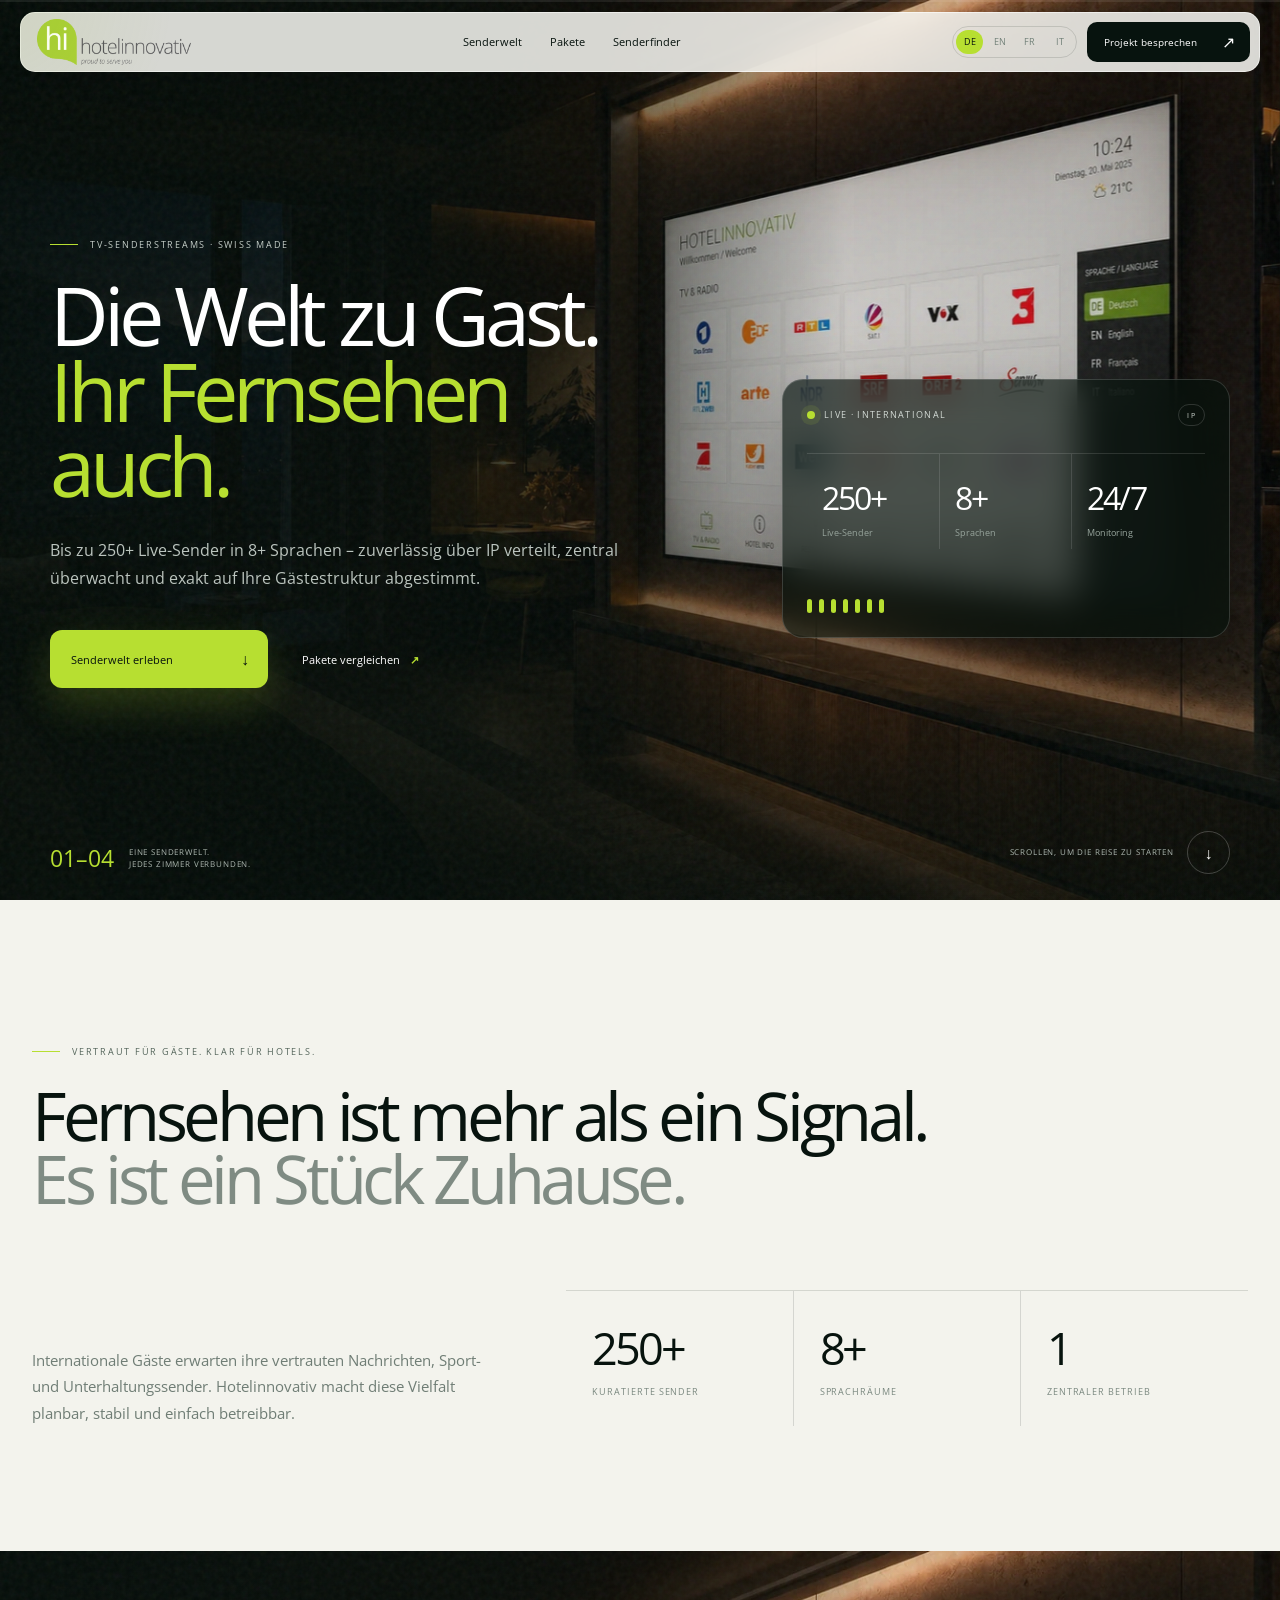
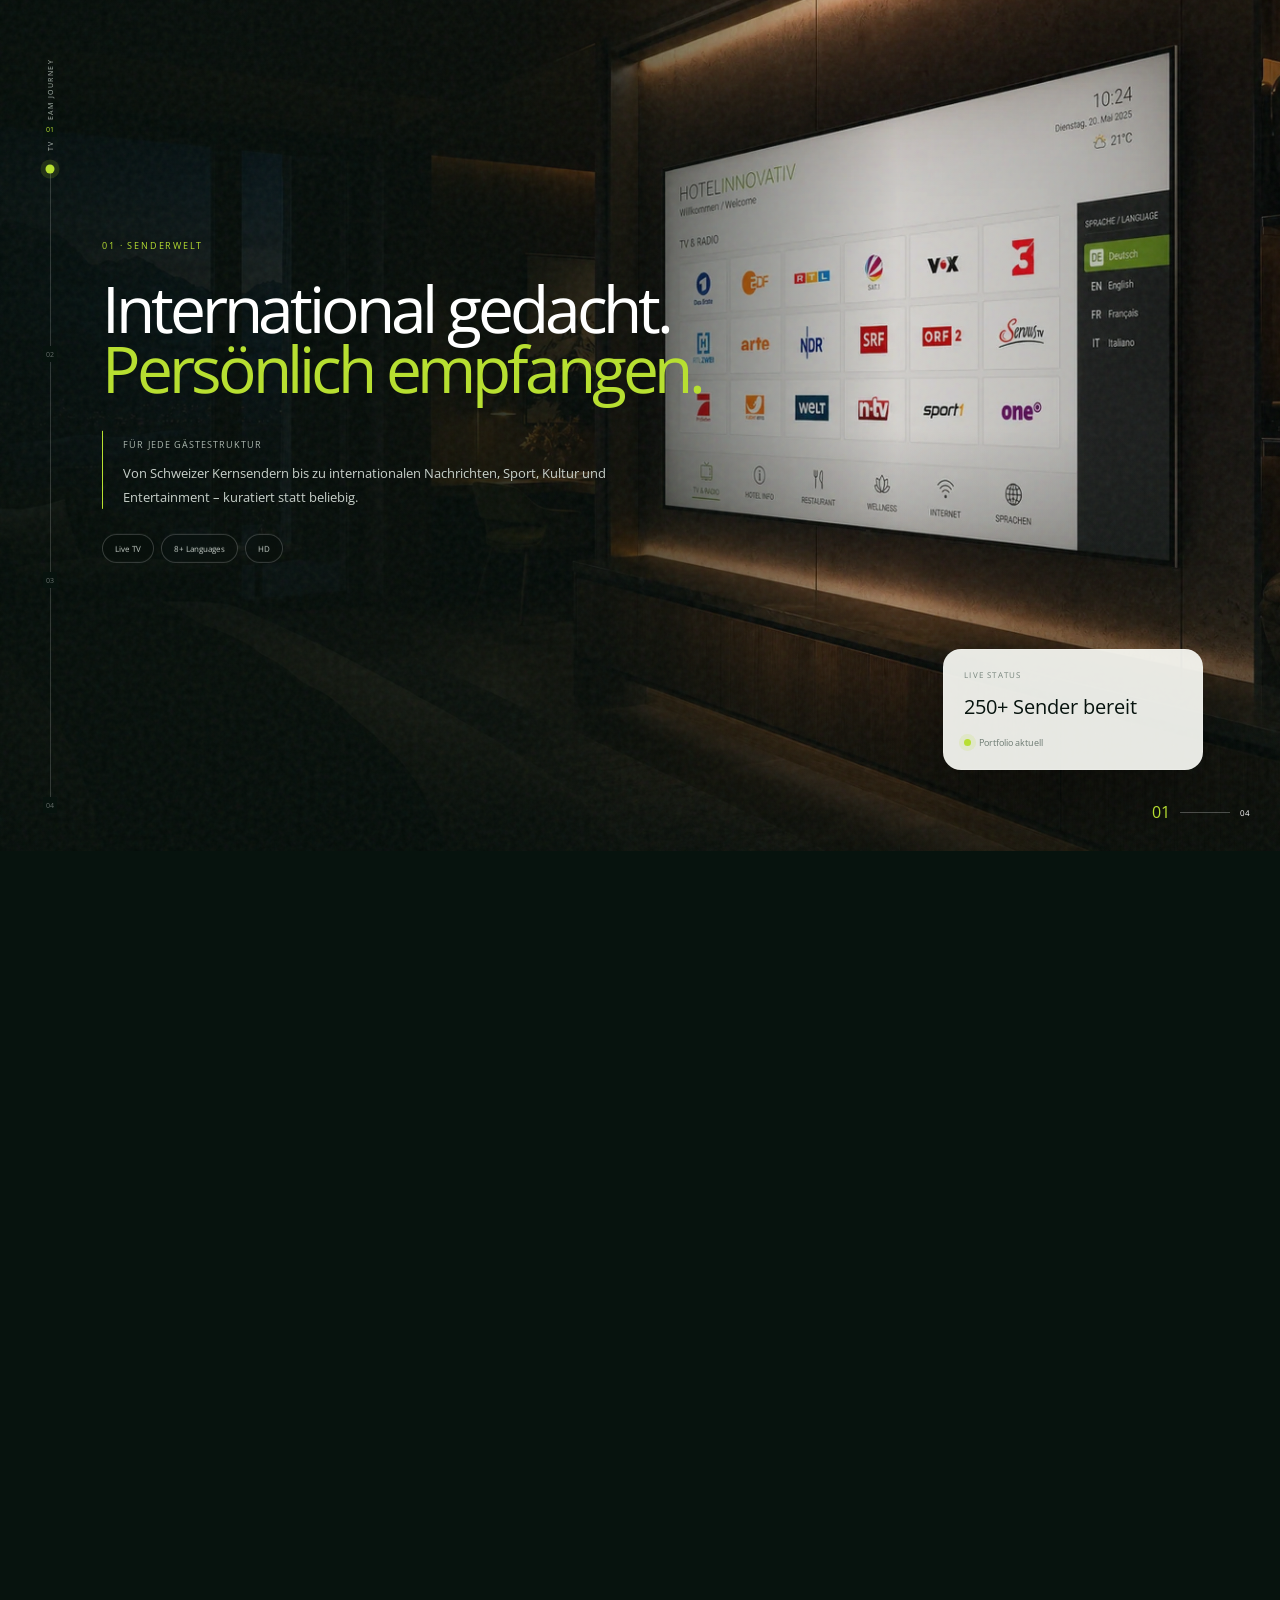
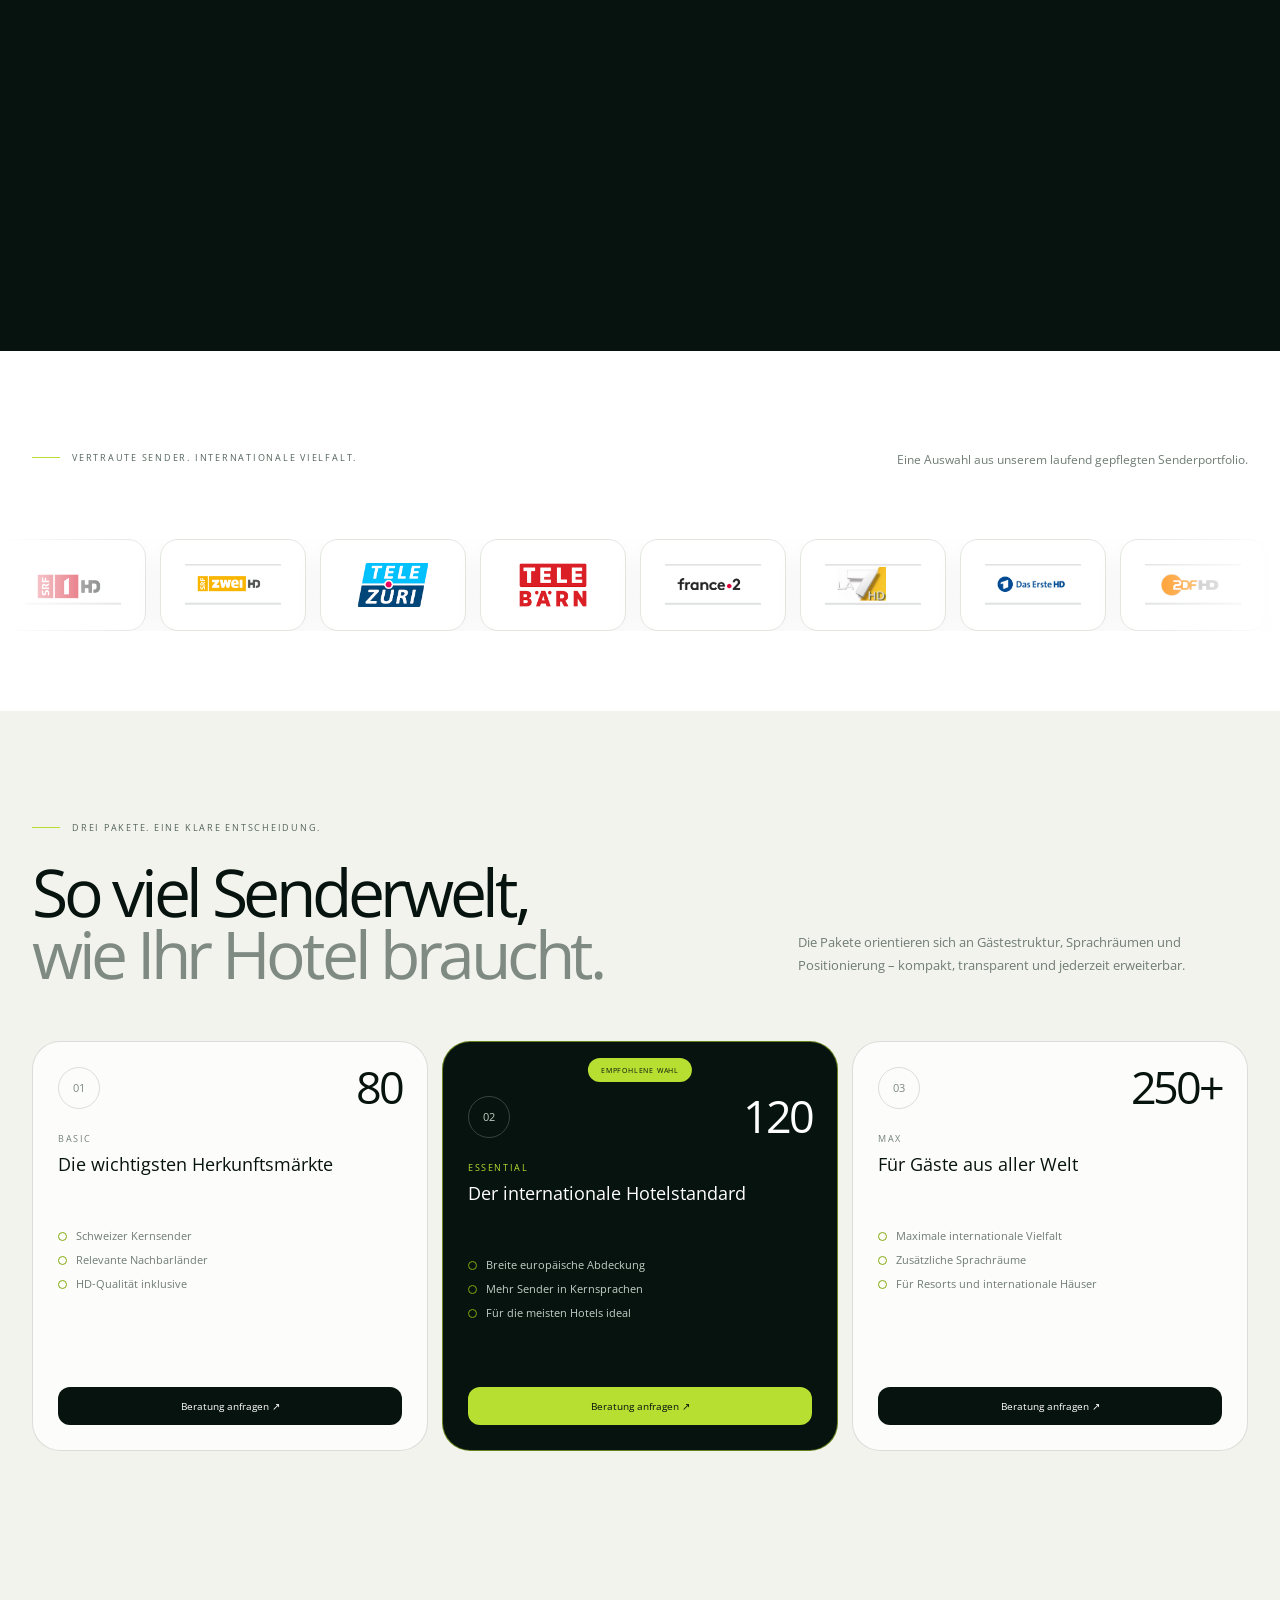
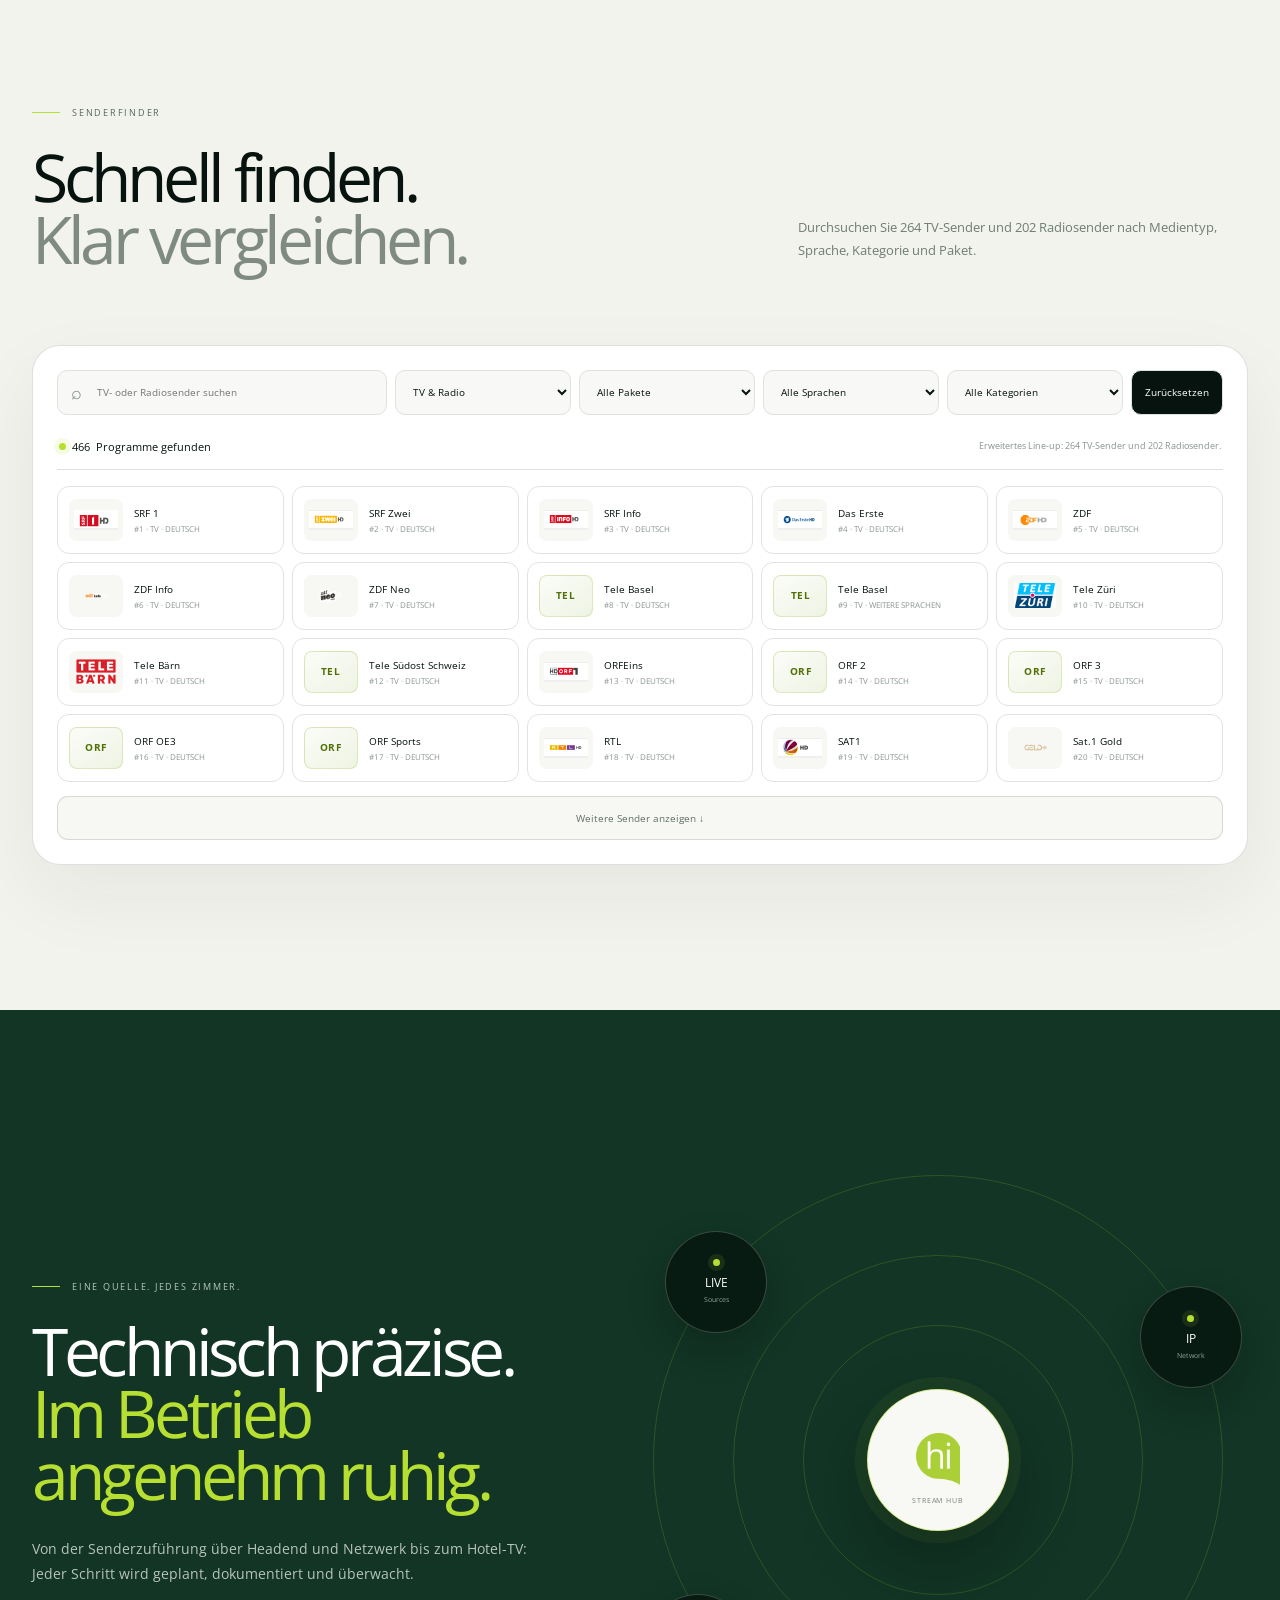
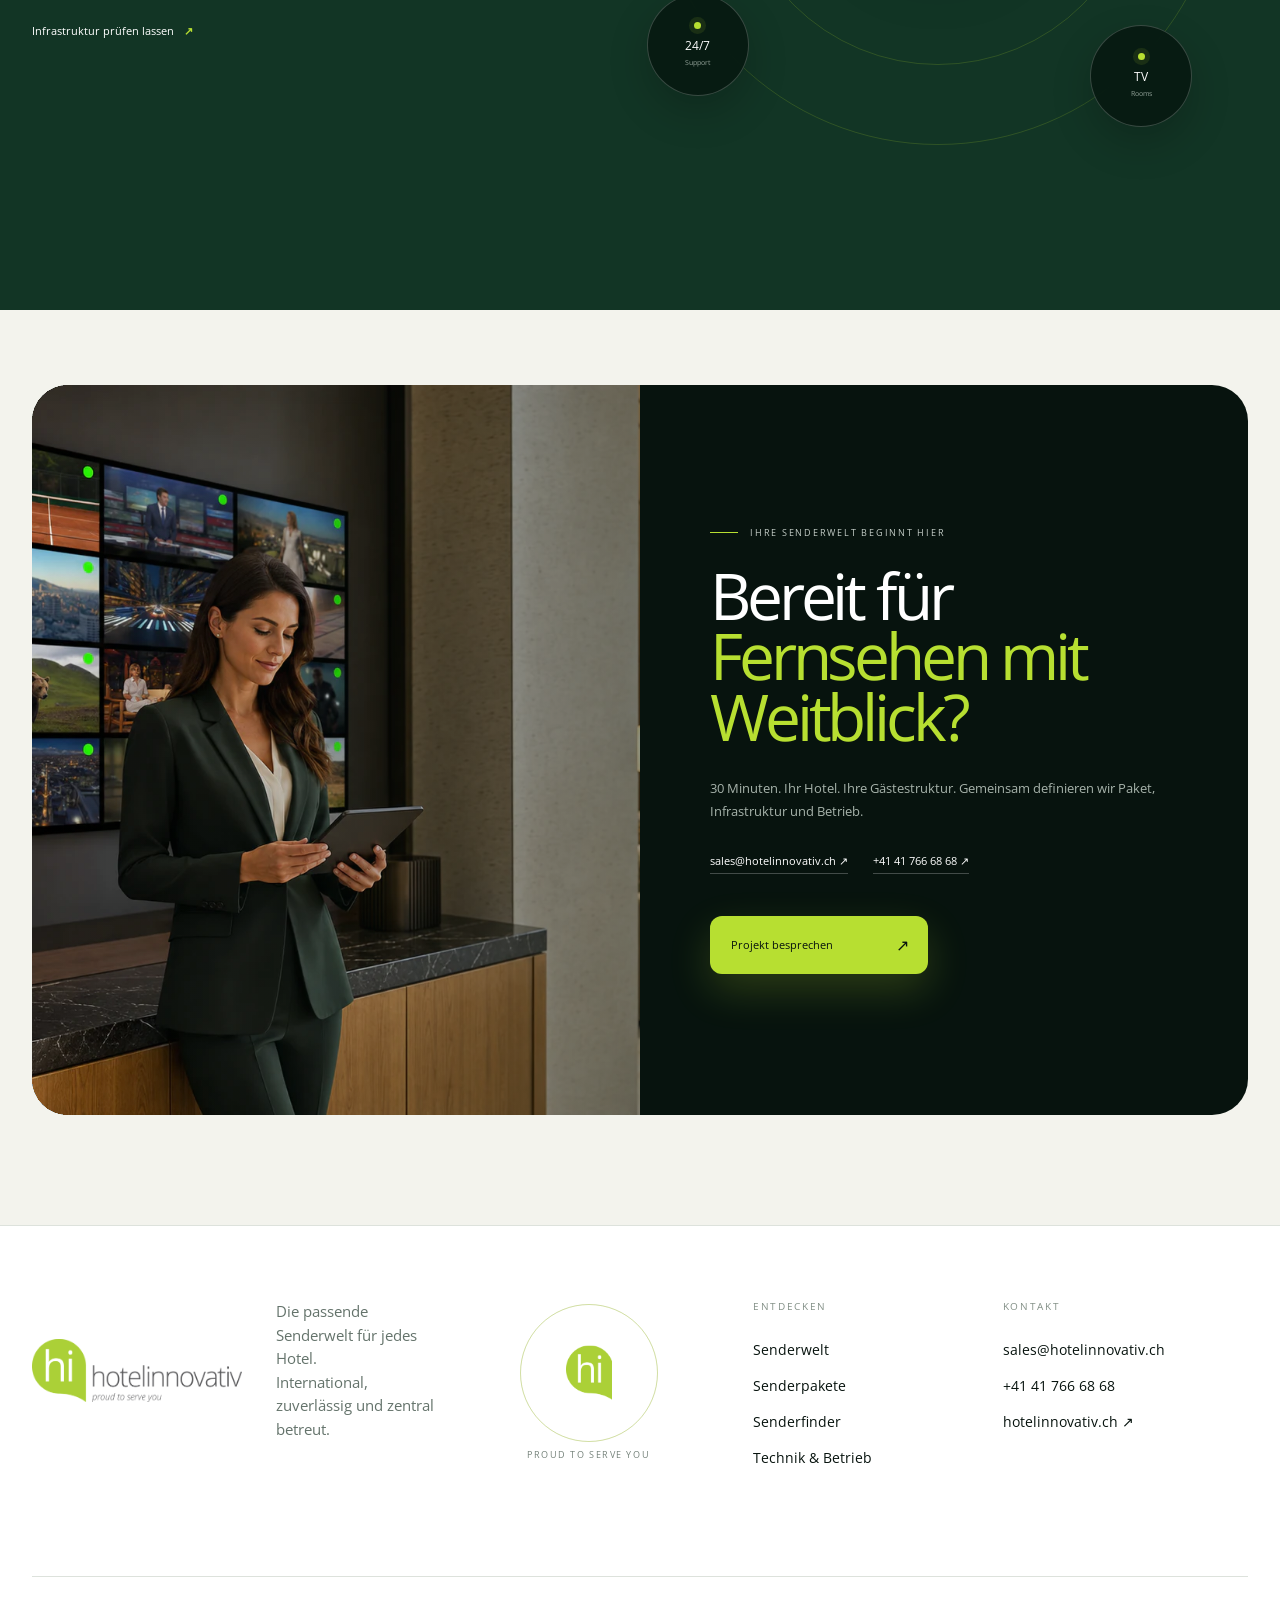
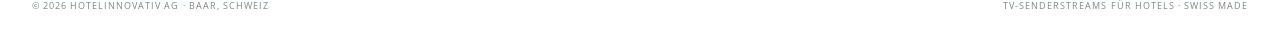
==== commit d2dadd52: "Add Quickline radio stations and logos" ====
--- a/index.html
+++ b/index.html
@@ -13,7 +13,7 @@
   <link rel="preconnect" href="https://fonts.googleapis.com">
   <link rel="preconnect" href="https://fonts.gstatic.com" crossorigin>
   <link href="https://fonts.googleapis.com/css2?family=Open+Sans:wght@400&display=swap" rel="stylesheet">
-  <link rel="stylesheet" href="/assets/streams-premium.css?v=20260727p2">
+  <link rel="stylesheet" href="/assets/streams-premium.css?v=20260825-radio1">
 </head>
 <body>
   <div class="page-progress" aria-hidden="true"><i></i></div>
@@ -175,7 +175,7 @@
     <section id="finder" class="finder section-shell">
       <div class="section-heading">
         <div><p class="eyebrow reveal"><span></span><b data-i18n="finderEyebrow">Senderfinder</b></p><h2 class="reveal" data-i18n-html="finderTitle">Schnell finden.<br><em>Klar vergleichen.</em></h2></div>
-        <p class="reveal" data-i18n="finderLead">Durchsuchen Sie 264 TV-Sender und 141 Radiosender nach Medientyp, Sprache, Kategorie und Paket.</p>
+        <p class="reveal" data-i18n="finderLead">Durchsuchen Sie 264 TV-Sender und 202 Radiosender nach Medientyp, Sprache, Kategorie und Paket.</p>
       </div>
       <div class="finder-panel reveal">
         <div class="finder-filters">
@@ -186,7 +186,7 @@
           <select id="categoryFilter" aria-label="Kategorie"><option value="" data-i18n="categoryAll">Alle Kategorien</option></select>
           <button id="resetFilters" type="button" data-i18n="reset">Zurücksetzen</button>
         </div>
-        <div class="finder-summary"><span><i></i><b id="resultCount">0</b> <span id="resultLabel">Programme gefunden</span></span><small data-i18n="finderHint">Offizielles Line-up: 264 TV-Sender und 141 Radiosender.</small></div>
+        <div class="finder-summary"><span><i></i><b id="resultCount">0</b> <span id="resultLabel">Programme gefunden</span></span><small data-i18n="finderHint">Erweitertes Line-up: 264 TV-Sender und 202 Radiosender.</small></div>
         <div id="channelGrid" class="channel-grid"></div>
         <button id="showMore" class="show-more" type="button" data-i18n="showMore">Weitere Sender anzeigen ↓</button>
       </div>
@@ -245,6 +245,7 @@
   </footer>
 
   <script src="/assets/channels-data.js?v=20260825-lineup1"></script>
-  <script src="/assets/streams-premium.js?v=20260825-lineup1"></script>
+  <script src="/assets/quickline-radio-data.js?v=20260825-radio1"></script>
+  <script src="/assets/streams-premium.js?v=20260825-radio1"></script>
 </body>
 </html>
--- a/assets/streams-premium.css
+++ b/assets/streams-premium.css
@@ -282,6 +282,7 @@
 .channel-card:hover { border-color: rgba(129,164,0,.5); transform: translateY(-2px); box-shadow: 0 9px 25px rgba(18,33,23,.07); }
 .channel-card-logo { width: 54px; height: 42px; flex: 0 0 auto; display: grid; place-items: center; border-radius: 8px; background: #f7f8f4; }
 .channel-card-logo img { max-width: 44px; max-height: 25px; object-fit: contain; }
+.channel-card-logo.has-light-logo { background: var(--ink); }
 .channel-card-logo span { color: #6e7c73; font-size: .6rem; }
 .channel-card-logo.is-fallback { border: 1px solid rgba(129,164,0,.22); background: linear-gradient(145deg,#fbfcf8,#eef4e3); }
 .channel-card-logo.is-fallback span { color: #527007; font-weight: 700; letter-spacing: .06em; }
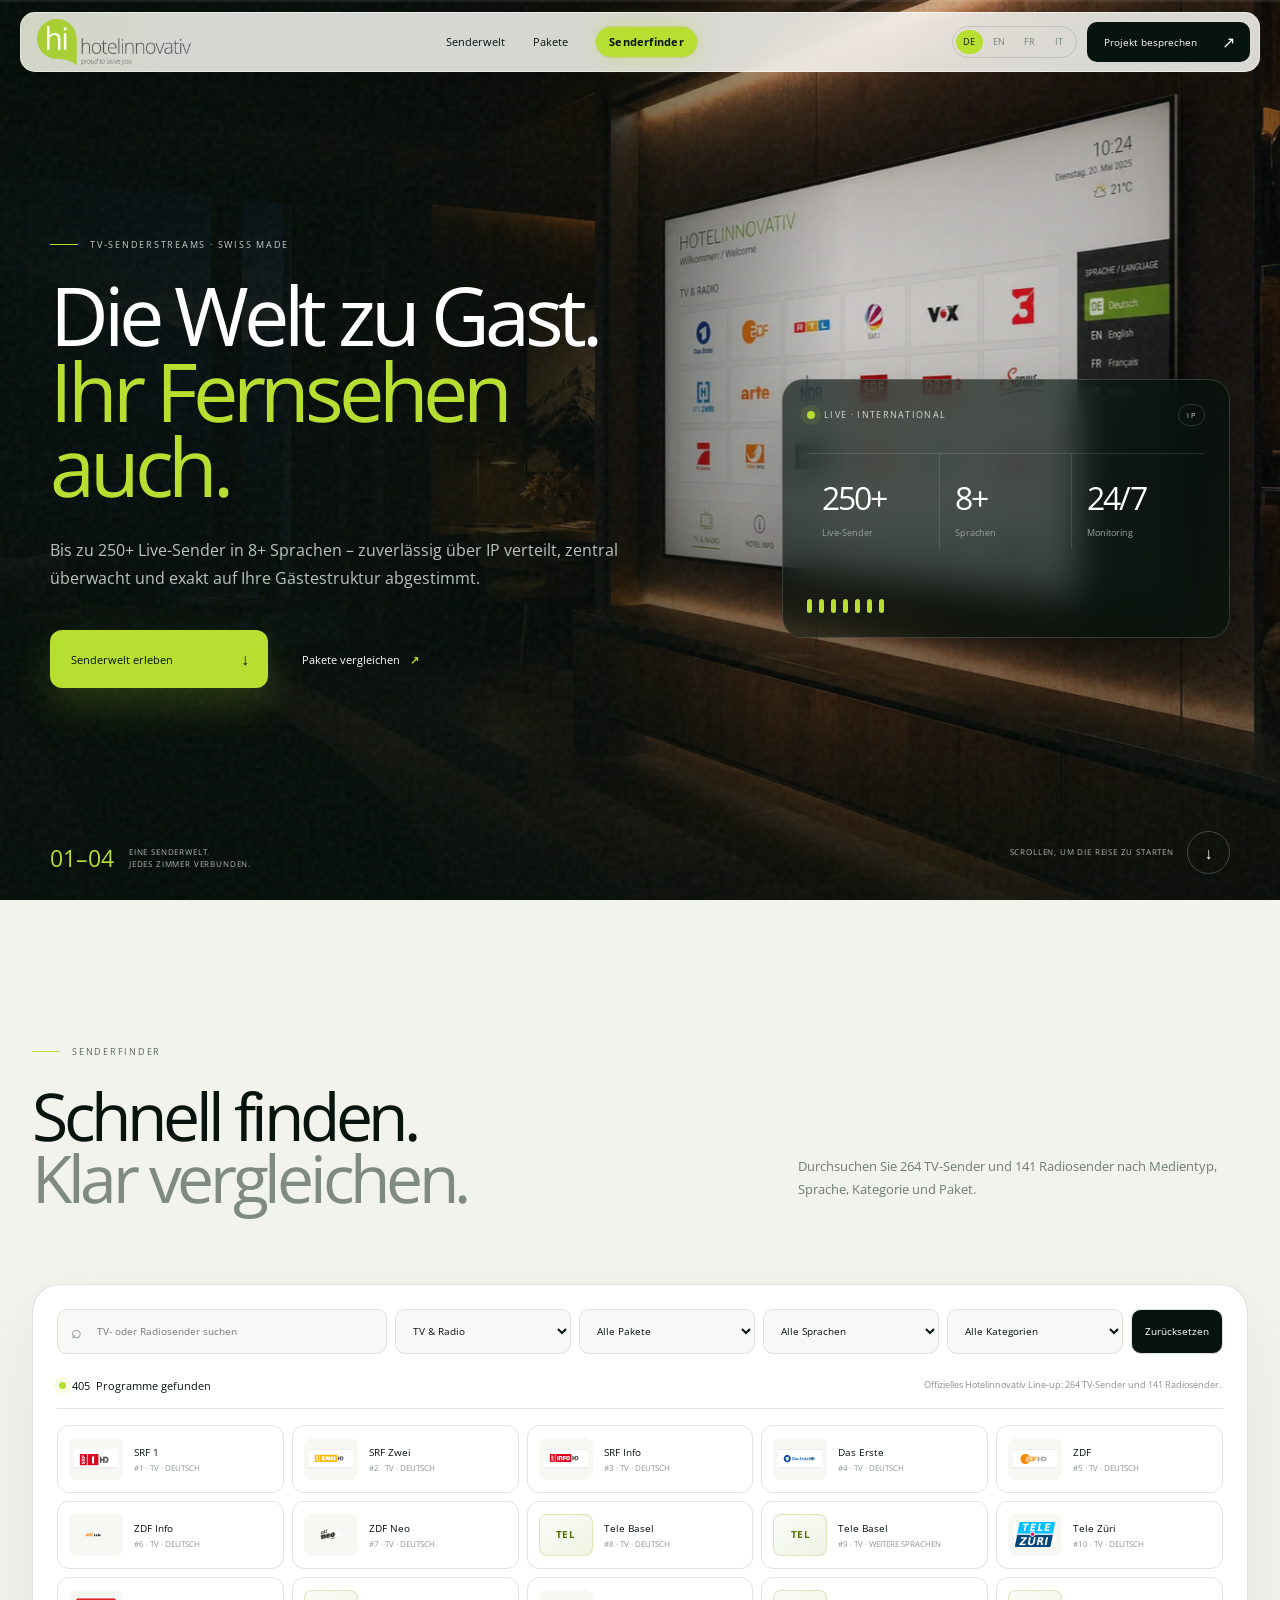
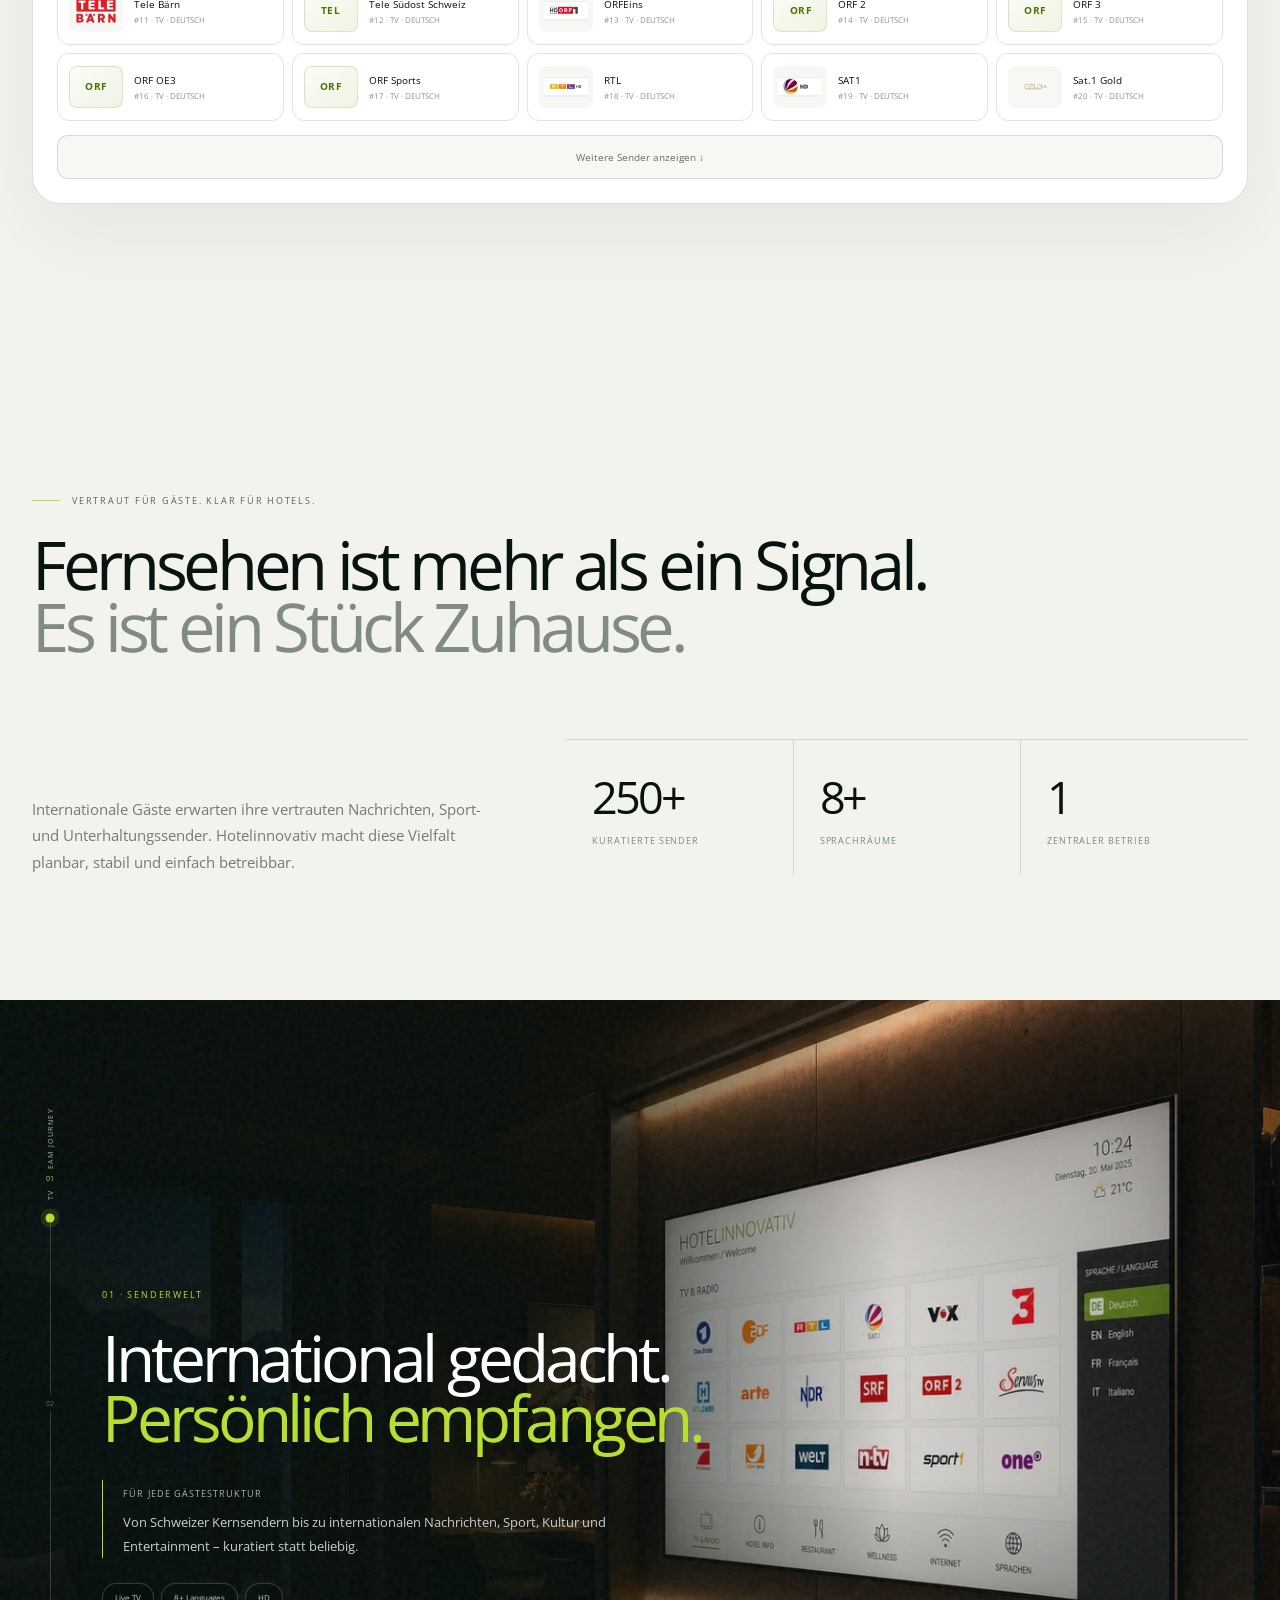
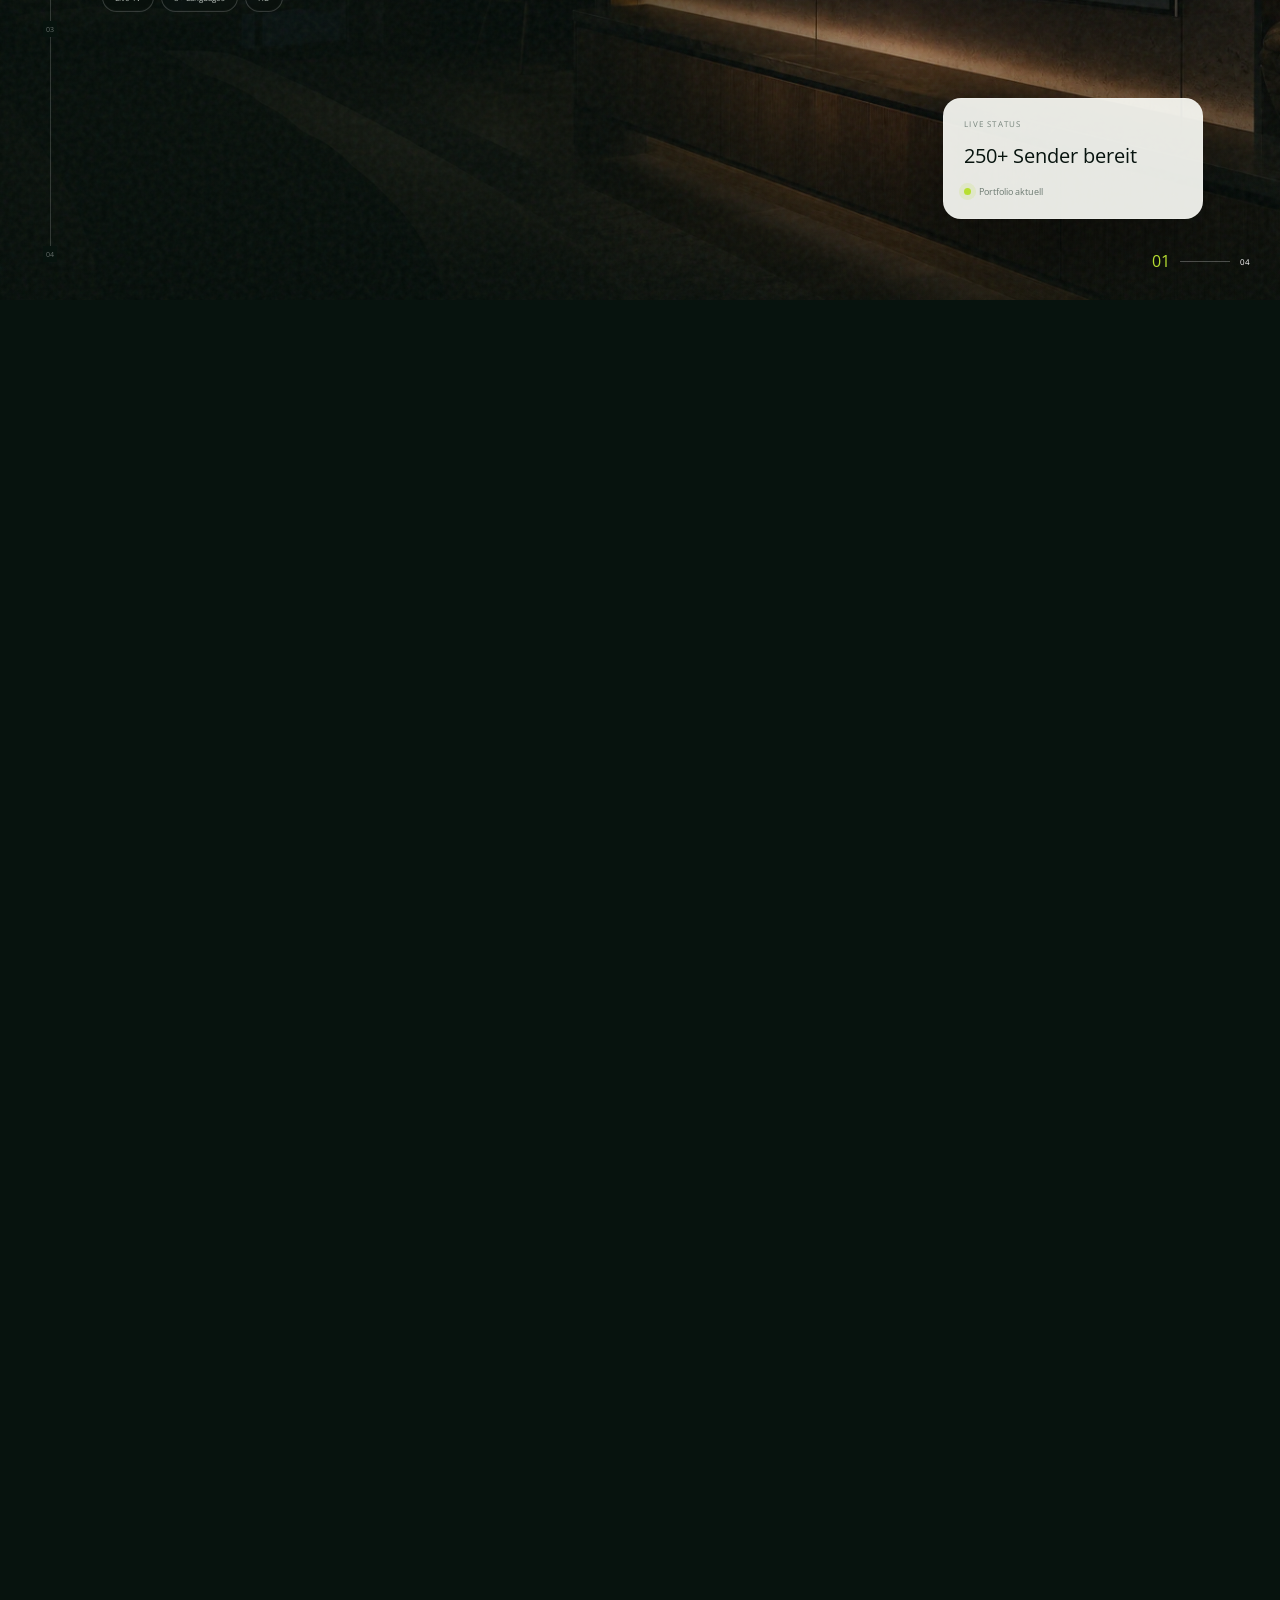
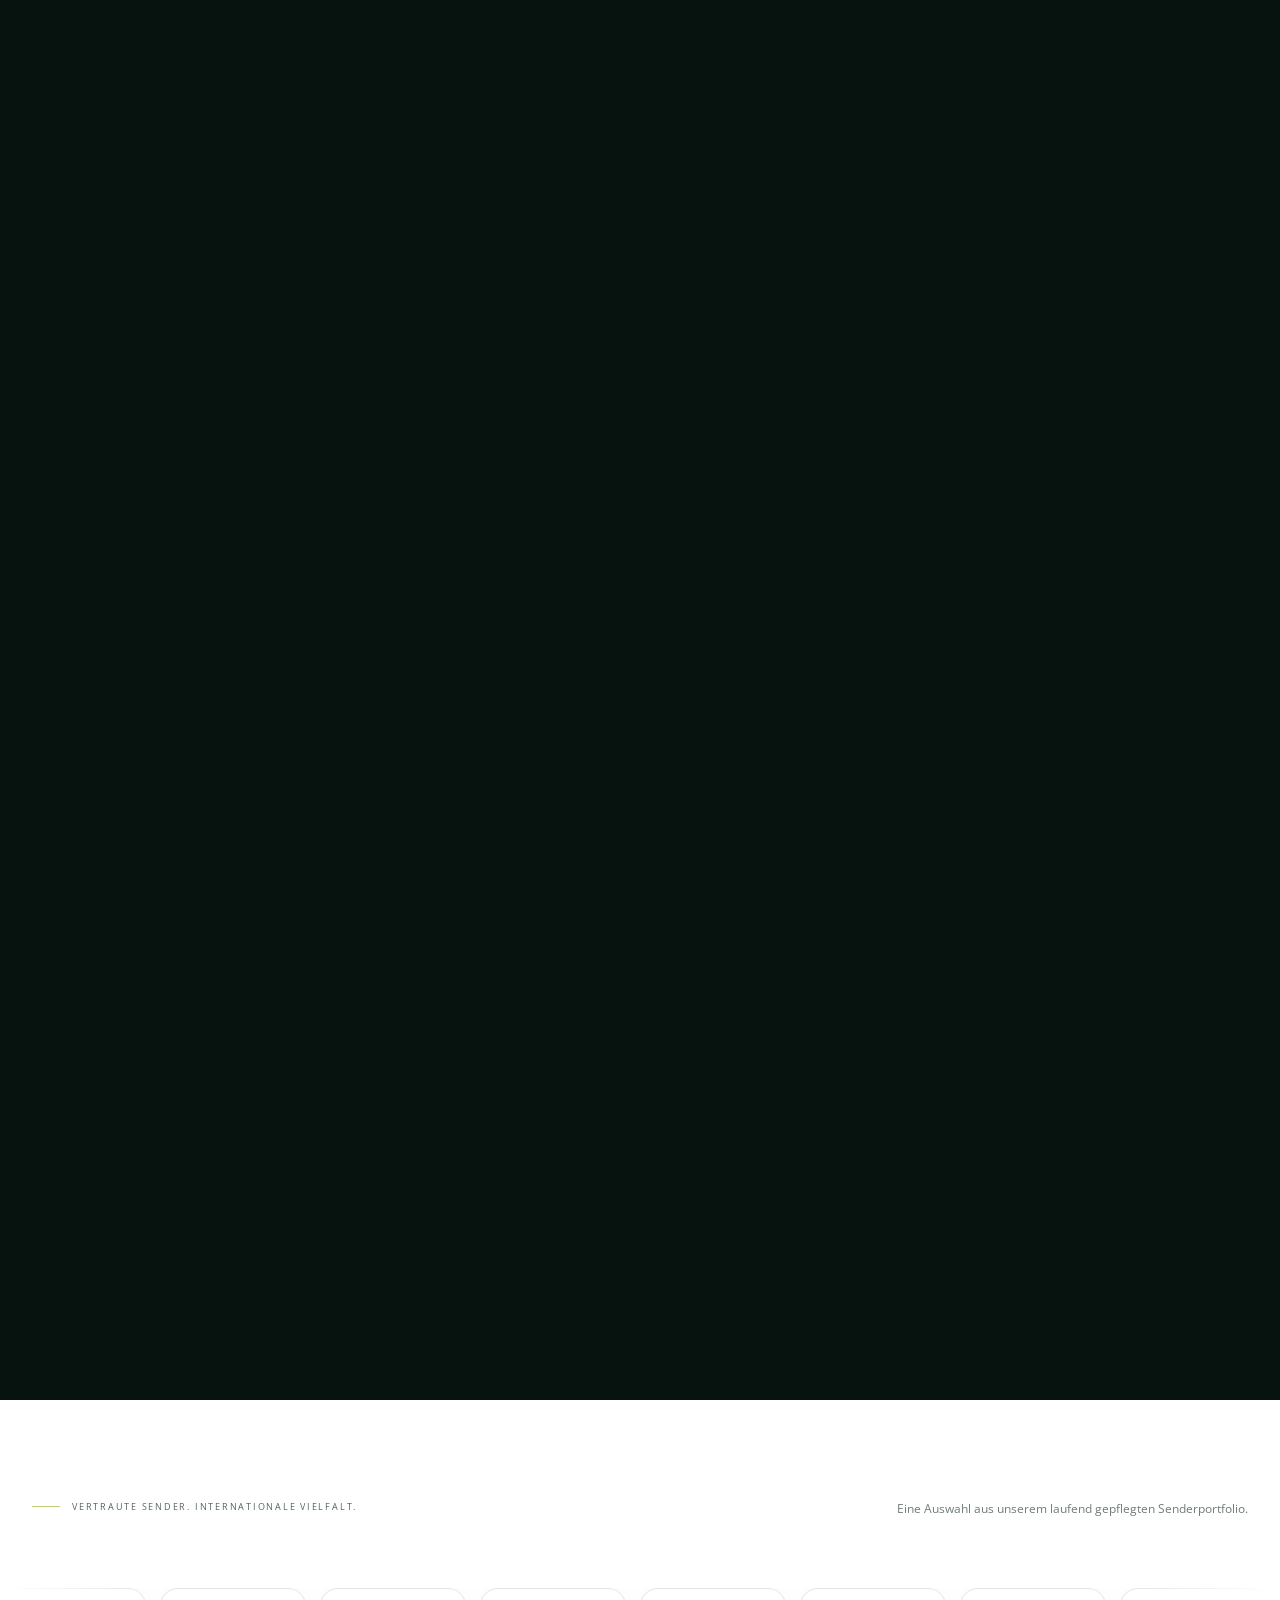
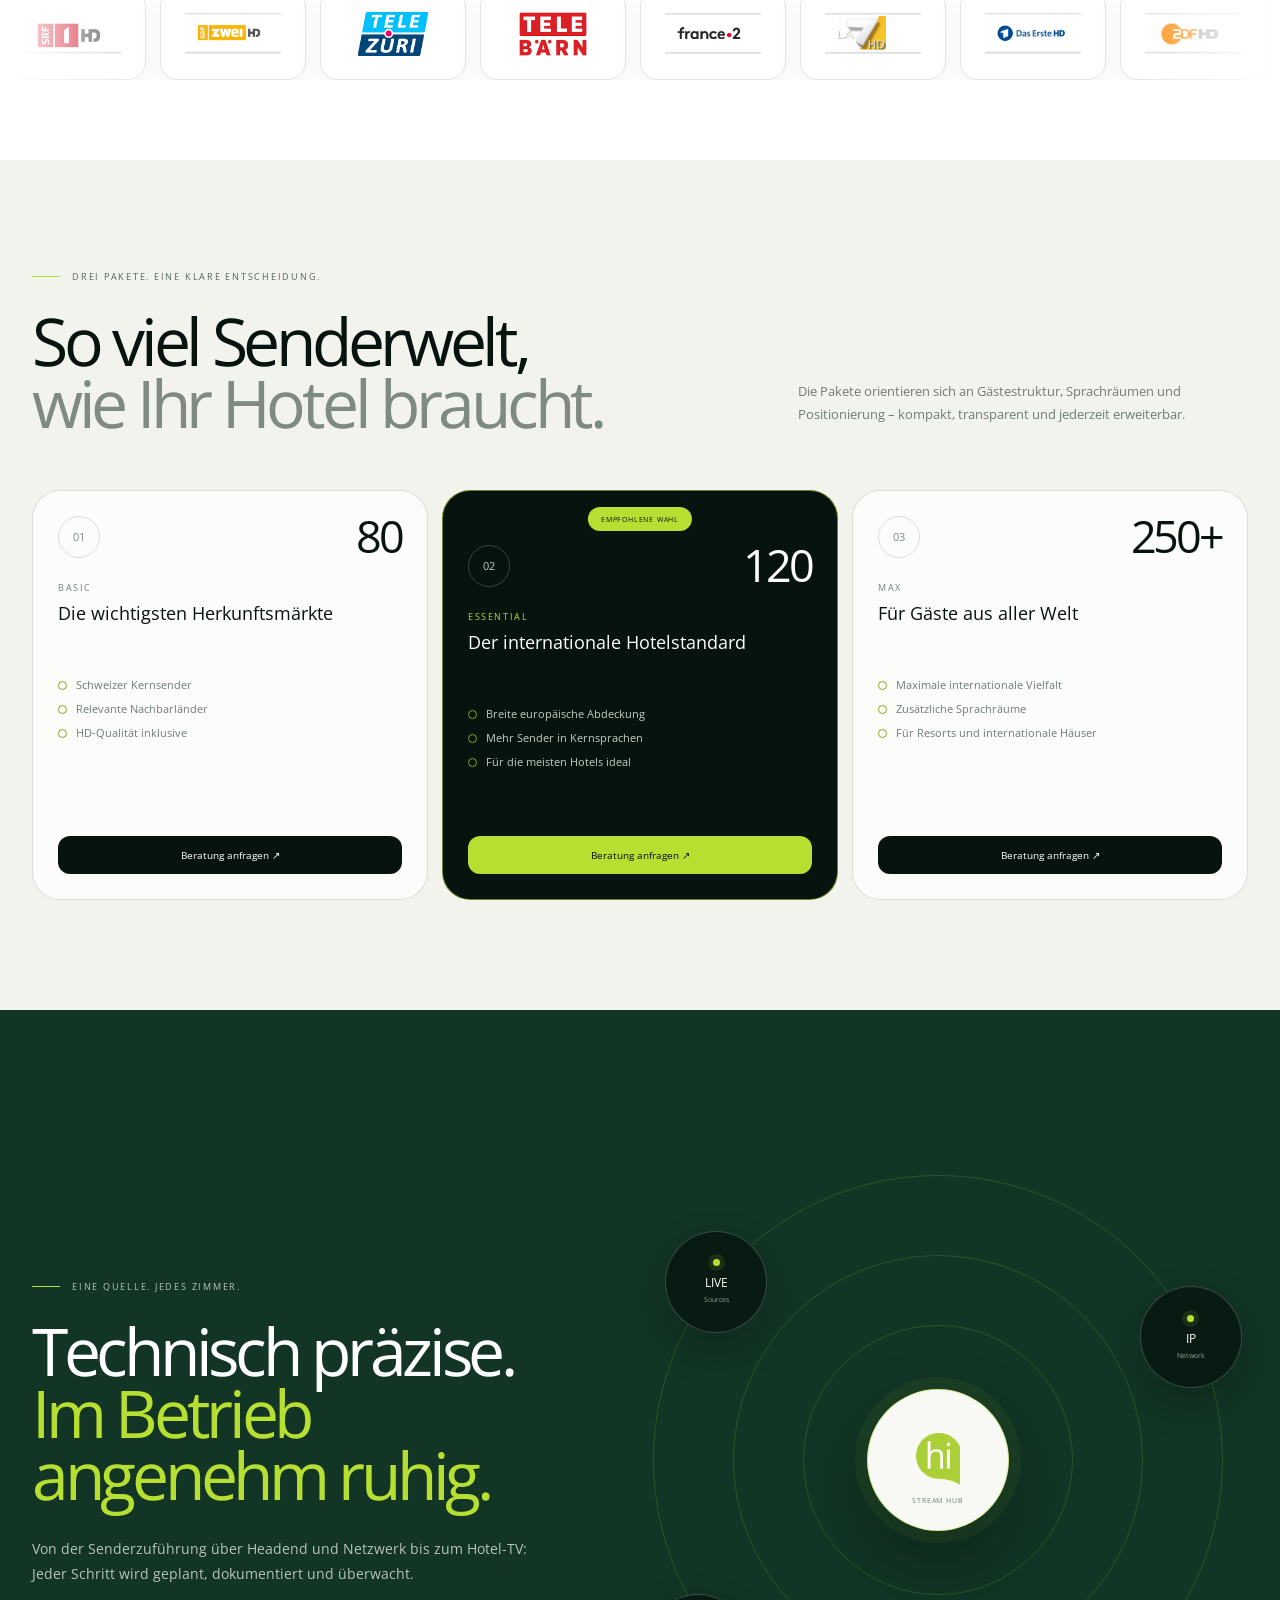
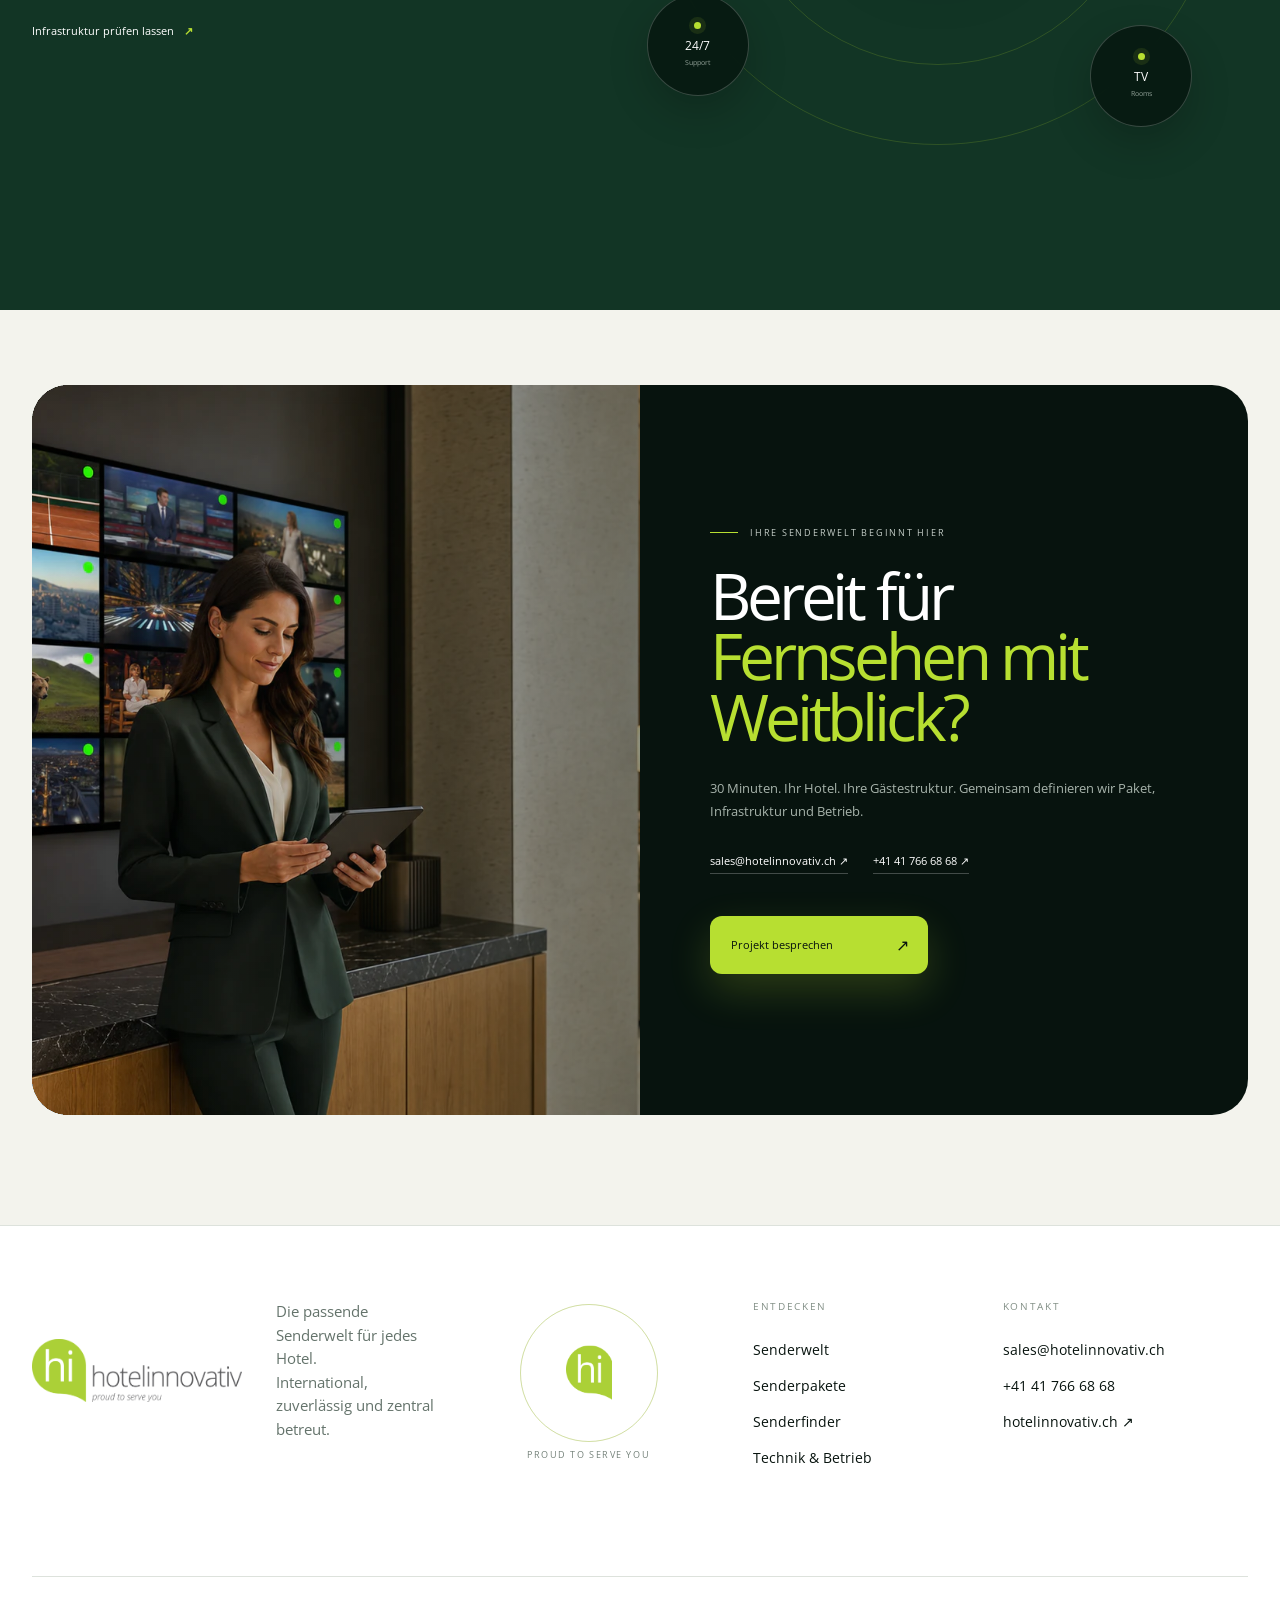
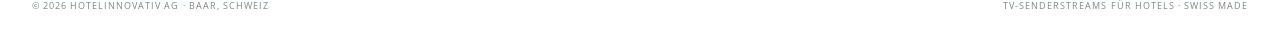
==== commit acf92bc1: "Restore official lineup and feature sender finder" ====
--- a/index.html
+++ b/index.html
@@ -13,7 +13,7 @@
   <link rel="preconnect" href="https://fonts.googleapis.com">
   <link rel="preconnect" href="https://fonts.gstatic.com" crossorigin>
   <link href="https://fonts.googleapis.com/css2?family=Open+Sans:wght@400&display=swap" rel="stylesheet">
-  <link rel="stylesheet" href="/assets/streams-premium.css?v=20260825-radio1">
+  <link rel="stylesheet" href="/assets/streams-premium.css?v=20260825-official2">
 </head>
 <body>
   <div class="page-progress" aria-hidden="true"><i></i></div>
@@ -67,6 +67,26 @@
       <div class="hero-bottom">
         <div><strong>01–04</strong><span data-i18n-html="heroSignature">Eine Senderwelt.<br>Jedes Zimmer verbunden.</span></div>
         <div class="scroll-hint"><span data-i18n="heroScroll">Scrollen, um die Reise zu starten</span><i></i></div>
+      </div>
+    </section>
+
+    <section id="finder" class="finder section-shell">
+      <div class="section-heading">
+        <div><p class="eyebrow reveal"><span></span><b data-i18n="finderEyebrow">Senderfinder</b></p><h2 class="reveal" data-i18n-html="finderTitle">Schnell finden.<br><em>Klar vergleichen.</em></h2></div>
+        <p class="reveal" data-i18n="finderLead">Durchsuchen Sie 264 TV-Sender und 141 Radiosender nach Medientyp, Sprache, Kategorie und Paket.</p>
+      </div>
+      <div class="finder-panel reveal">
+        <div class="finder-filters">
+          <label class="search-field"><span aria-hidden="true">⌕</span><input id="channelSearch" type="search" placeholder="TV- oder Radiosender suchen" data-i18n-placeholder="searchPlaceholder"></label>
+          <select id="typeFilter" aria-label="Medientyp"><option value="" data-i18n="typeAll">TV & Radio</option><option value="tv" data-i18n="typeTV">TV-Sender</option><option value="radio" data-i18n="typeRadio">Radiosender</option></select>
+          <select id="packageFilter" aria-label="Paket"><option value="" data-i18n="packageAll">Alle Pakete</option><option value="basic">Basic</option><option value="essential">Essential</option><option value="max">Max</option></select>
+          <select id="languageFilter" aria-label="Sprache"><option value="" data-i18n="langAll">Alle Sprachen</option></select>
+          <select id="categoryFilter" aria-label="Kategorie"><option value="" data-i18n="categoryAll">Alle Kategorien</option></select>
+          <button id="resetFilters" type="button" data-i18n="reset">Zurücksetzen</button>
+        </div>
+        <div class="finder-summary"><span><i></i><b id="resultCount">0</b> <span id="resultLabel">Programme gefunden</span></span><small data-i18n="finderHint">Offizielles Hotelinnovativ Line-up: 264 TV-Sender und 141 Radiosender.</small></div>
+        <div id="channelGrid" class="channel-grid"></div>
+        <button id="showMore" class="show-more" type="button" data-i18n="showMore">Weitere Sender anzeigen ↓</button>
       </div>
     </section>
 
@@ -172,25 +192,7 @@
       </div>
     </section>
 
-    <section id="finder" class="finder section-shell">
-      <div class="section-heading">
-        <div><p class="eyebrow reveal"><span></span><b data-i18n="finderEyebrow">Senderfinder</b></p><h2 class="reveal" data-i18n-html="finderTitle">Schnell finden.<br><em>Klar vergleichen.</em></h2></div>
-        <p class="reveal" data-i18n="finderLead">Durchsuchen Sie 264 TV-Sender und 202 Radiosender nach Medientyp, Sprache, Kategorie und Paket.</p>
-      </div>
-      <div class="finder-panel reveal">
-        <div class="finder-filters">
-          <label class="search-field"><span aria-hidden="true">⌕</span><input id="channelSearch" type="search" placeholder="TV- oder Radiosender suchen" data-i18n-placeholder="searchPlaceholder"></label>
-          <select id="typeFilter" aria-label="Medientyp"><option value="" data-i18n="typeAll">TV & Radio</option><option value="tv" data-i18n="typeTV">TV-Sender</option><option value="radio" data-i18n="typeRadio">Radiosender</option></select>
-          <select id="packageFilter" aria-label="Paket"><option value="" data-i18n="packageAll">Alle Pakete</option><option value="basic">Basic</option><option value="essential">Essential</option><option value="max">Max</option></select>
-          <select id="languageFilter" aria-label="Sprache"><option value="" data-i18n="langAll">Alle Sprachen</option></select>
-          <select id="categoryFilter" aria-label="Kategorie"><option value="" data-i18n="categoryAll">Alle Kategorien</option></select>
-          <button id="resetFilters" type="button" data-i18n="reset">Zurücksetzen</button>
-        </div>
-        <div class="finder-summary"><span><i></i><b id="resultCount">0</b> <span id="resultLabel">Programme gefunden</span></span><small data-i18n="finderHint">Erweitertes Line-up: 264 TV-Sender und 202 Radiosender.</small></div>
-        <div id="channelGrid" class="channel-grid"></div>
-        <button id="showMore" class="show-more" type="button" data-i18n="showMore">Weitere Sender anzeigen ↓</button>
-      </div>
-    </section>
+
 
     <section id="platform" class="platform-section">
       <div class="section-shell platform-grid">
@@ -245,7 +247,6 @@
   </footer>
 
   <script src="/assets/channels-data.js?v=20260825-lineup1"></script>
-  <script src="/assets/quickline-radio-data.js?v=20260825-radio1"></script>
-  <script src="/assets/streams-premium.js?v=20260825-radio1"></script>
+  <script src="/assets/streams-premium.js?v=20260825-official2"></script>
 </body>
 </html>
--- a/assets/streams-premium.css
+++ b/assets/streams-premium.css
@@ -62,6 +62,15 @@
   background: var(--ink); transition: right .3s ease;
 }
 .site-header nav a:hover::after, .site-header nav a:focus-visible::after { right: 0; }
+.site-header nav a[href="#finder"] {
+  padding: 8px 13px; border-radius: 999px; color: var(--ink); background: var(--lime);
+  box-shadow: 0 0 0 1px rgba(132,169,0,.18), 0 0 22px rgba(183,223,49,.38);
+  font-weight: 700; letter-spacing: .02em;
+}
+.site-header nav a[href="#finder"]::after { display: none; }
+.site-header nav a[href="#finder"]:hover, .site-header nav a[href="#finder"]:focus-visible {
+  background: #c8ef45; box-shadow: 0 0 0 1px rgba(132,169,0,.24), 0 0 28px rgba(183,223,49,.58);
+}
 .header-actions { display: flex; align-items: center; gap: 10px; }
 .language-switcher { display: flex; gap: 3px; padding: 3px; border: 1px solid var(--line); border-radius: 999px; }
 .language-switcher a {
@@ -282,7 +291,6 @@
 .channel-card:hover { border-color: rgba(129,164,0,.5); transform: translateY(-2px); box-shadow: 0 9px 25px rgba(18,33,23,.07); }
 .channel-card-logo { width: 54px; height: 42px; flex: 0 0 auto; display: grid; place-items: center; border-radius: 8px; background: #f7f8f4; }
 .channel-card-logo img { max-width: 44px; max-height: 25px; object-fit: contain; }
-.channel-card-logo.has-light-logo { background: var(--ink); }
 .channel-card-logo span { color: #6e7c73; font-size: .6rem; }
 .channel-card-logo.is-fallback { border: 1px solid rgba(129,164,0,.22); background: linear-gradient(145deg,#fbfcf8,#eef4e3); }
 .channel-card-logo.is-fallback span { color: #527007; font-weight: 700; letter-spacing: .06em; }
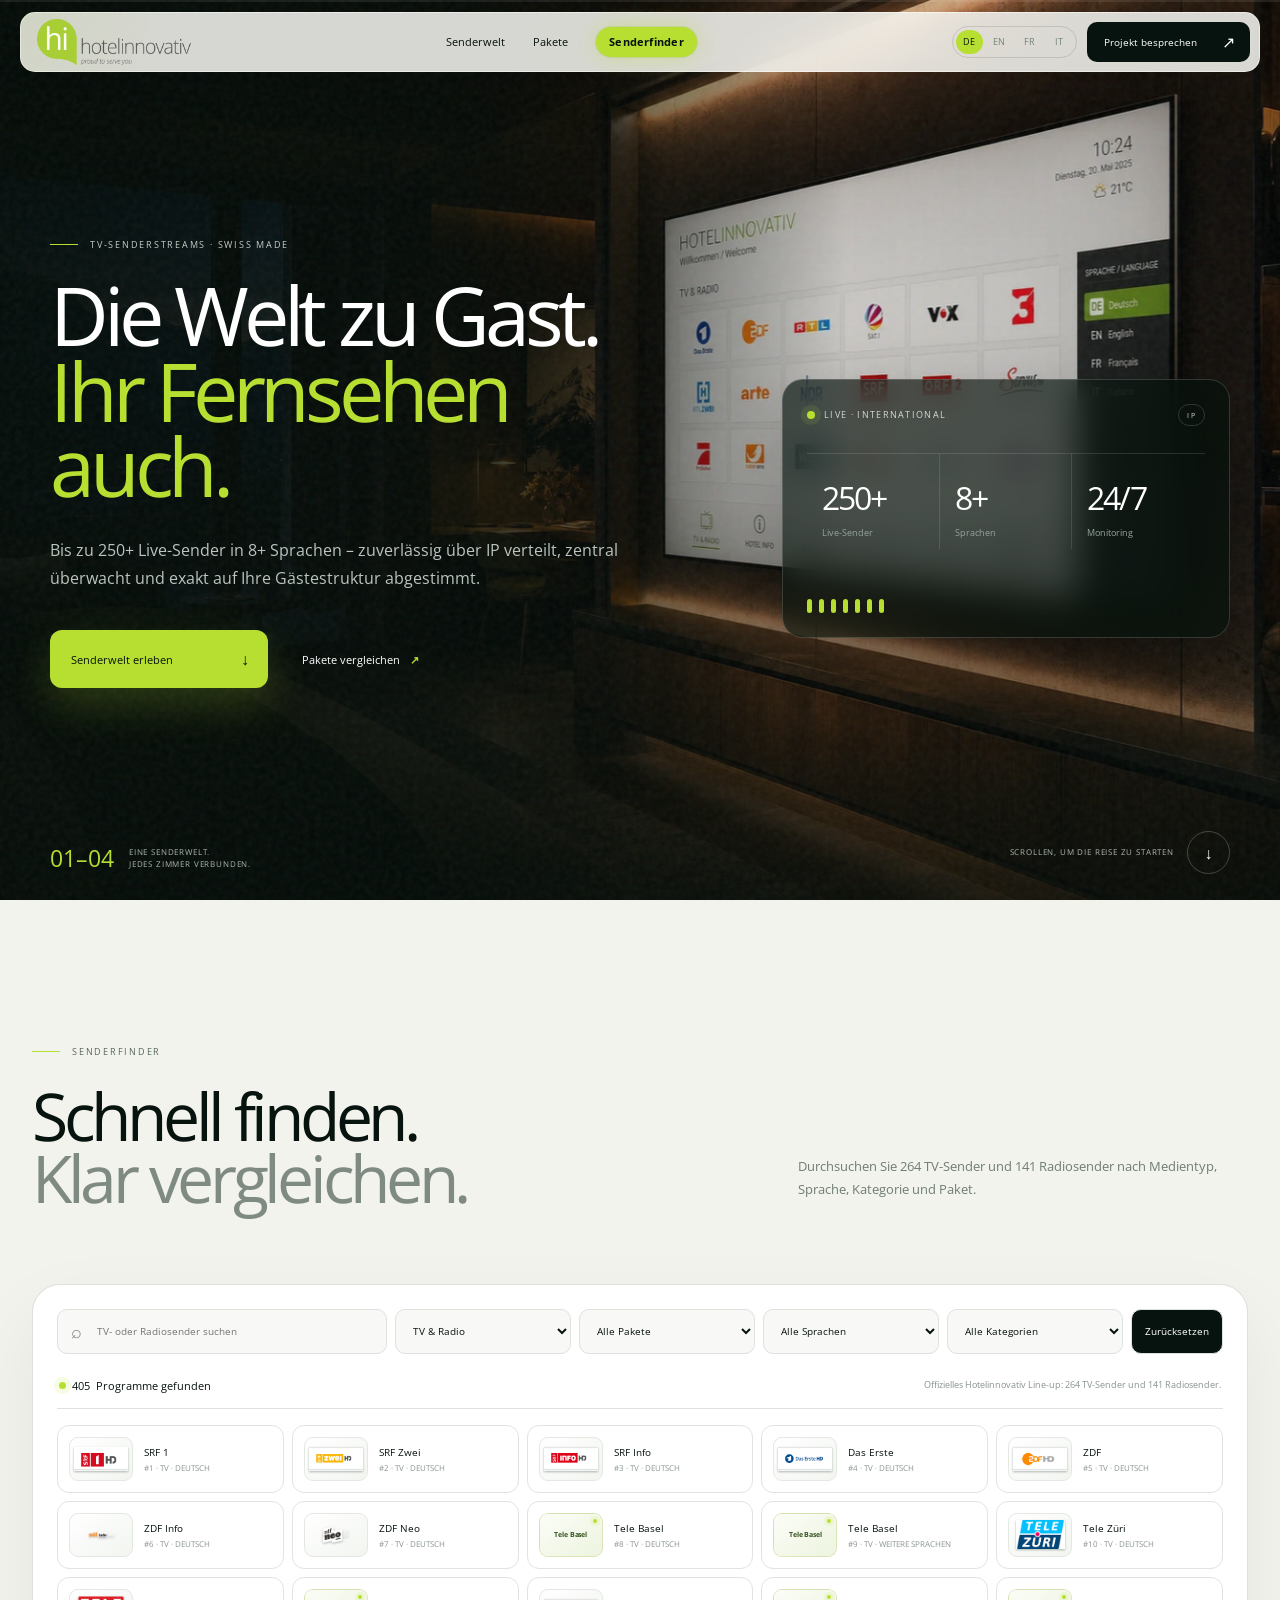
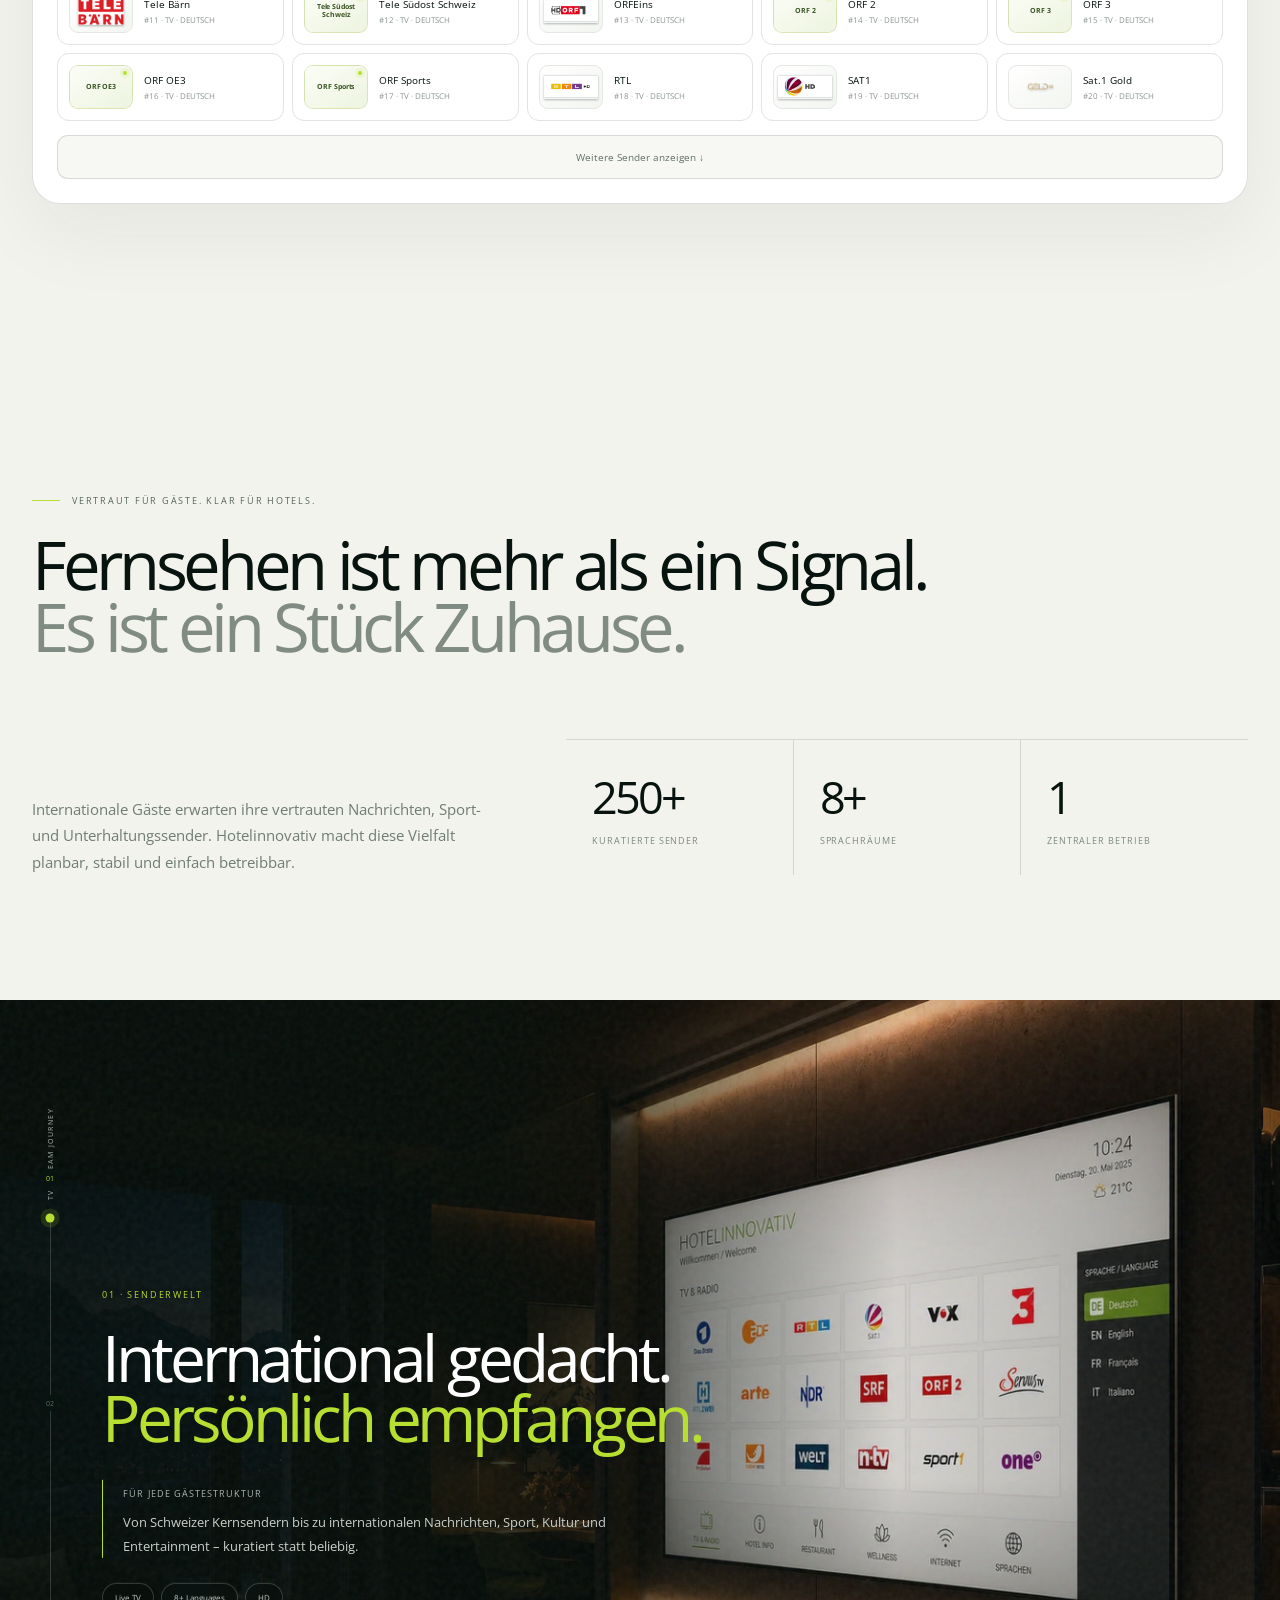
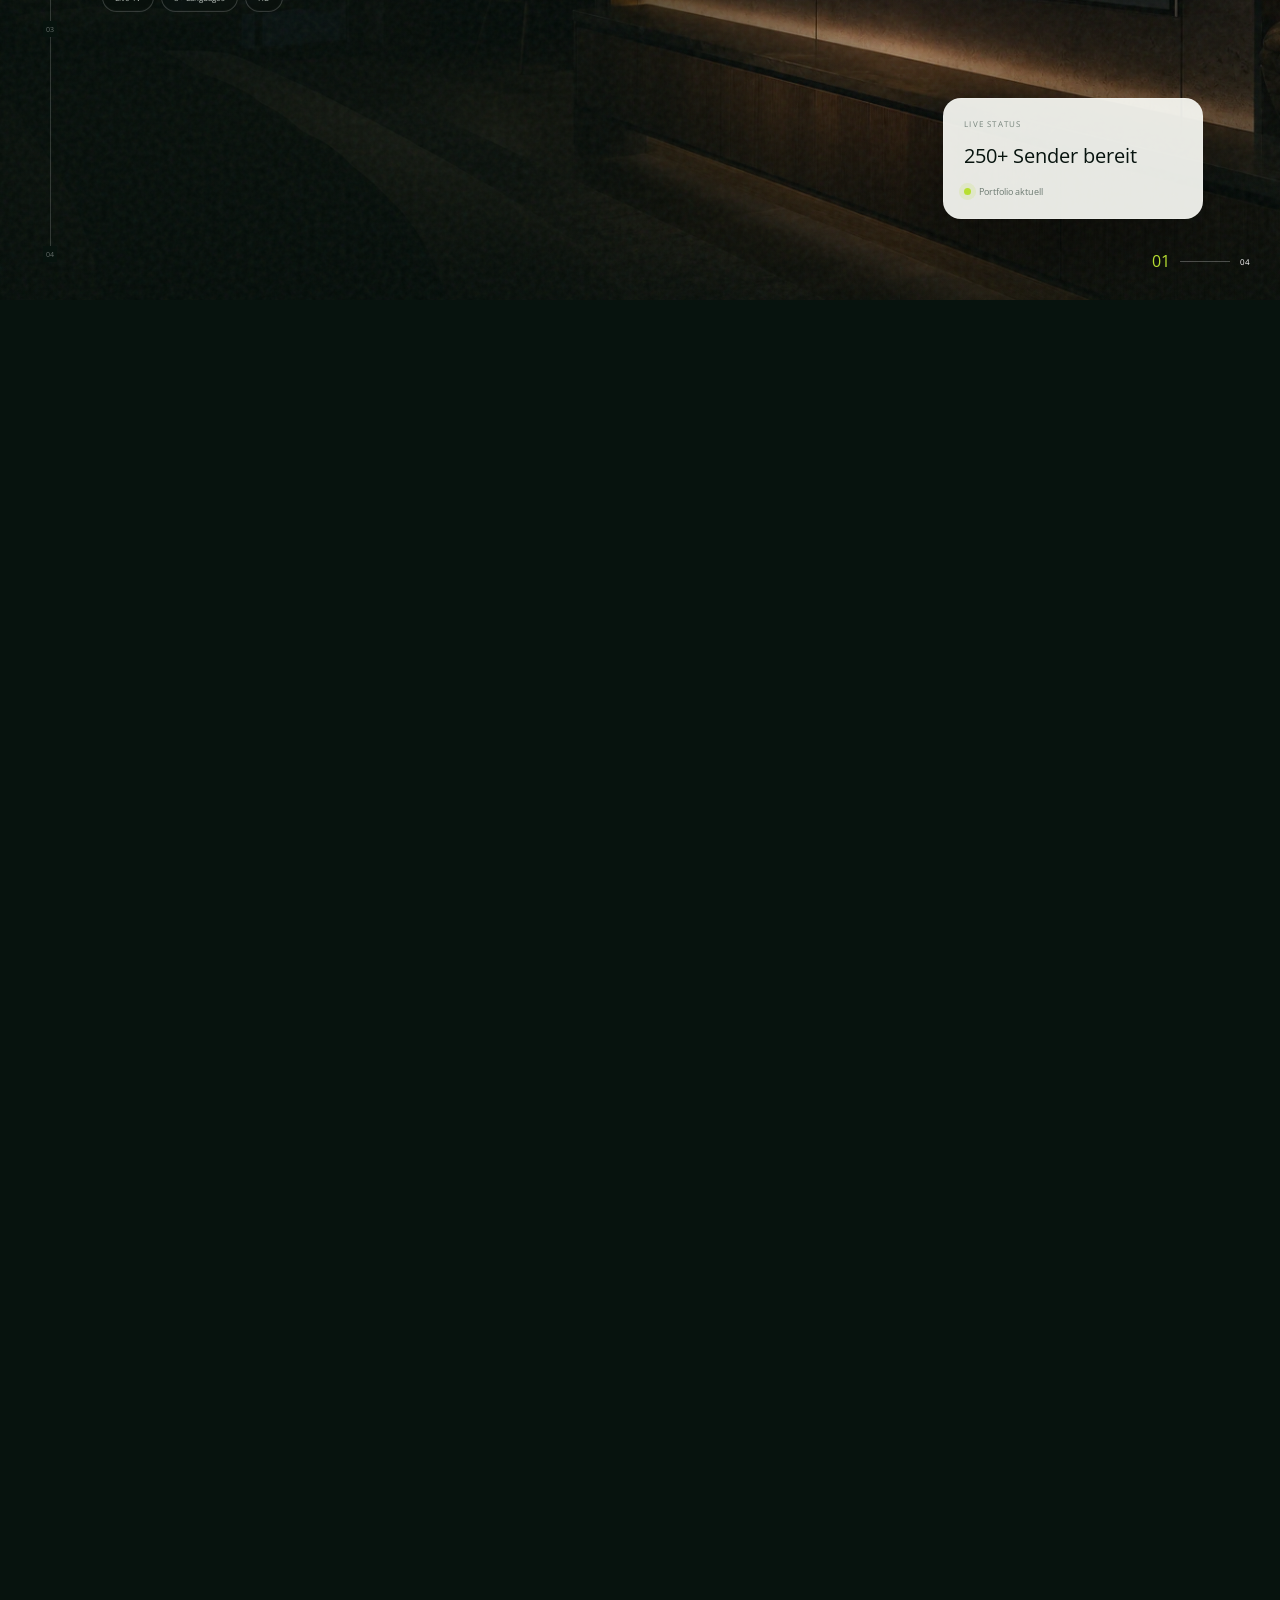
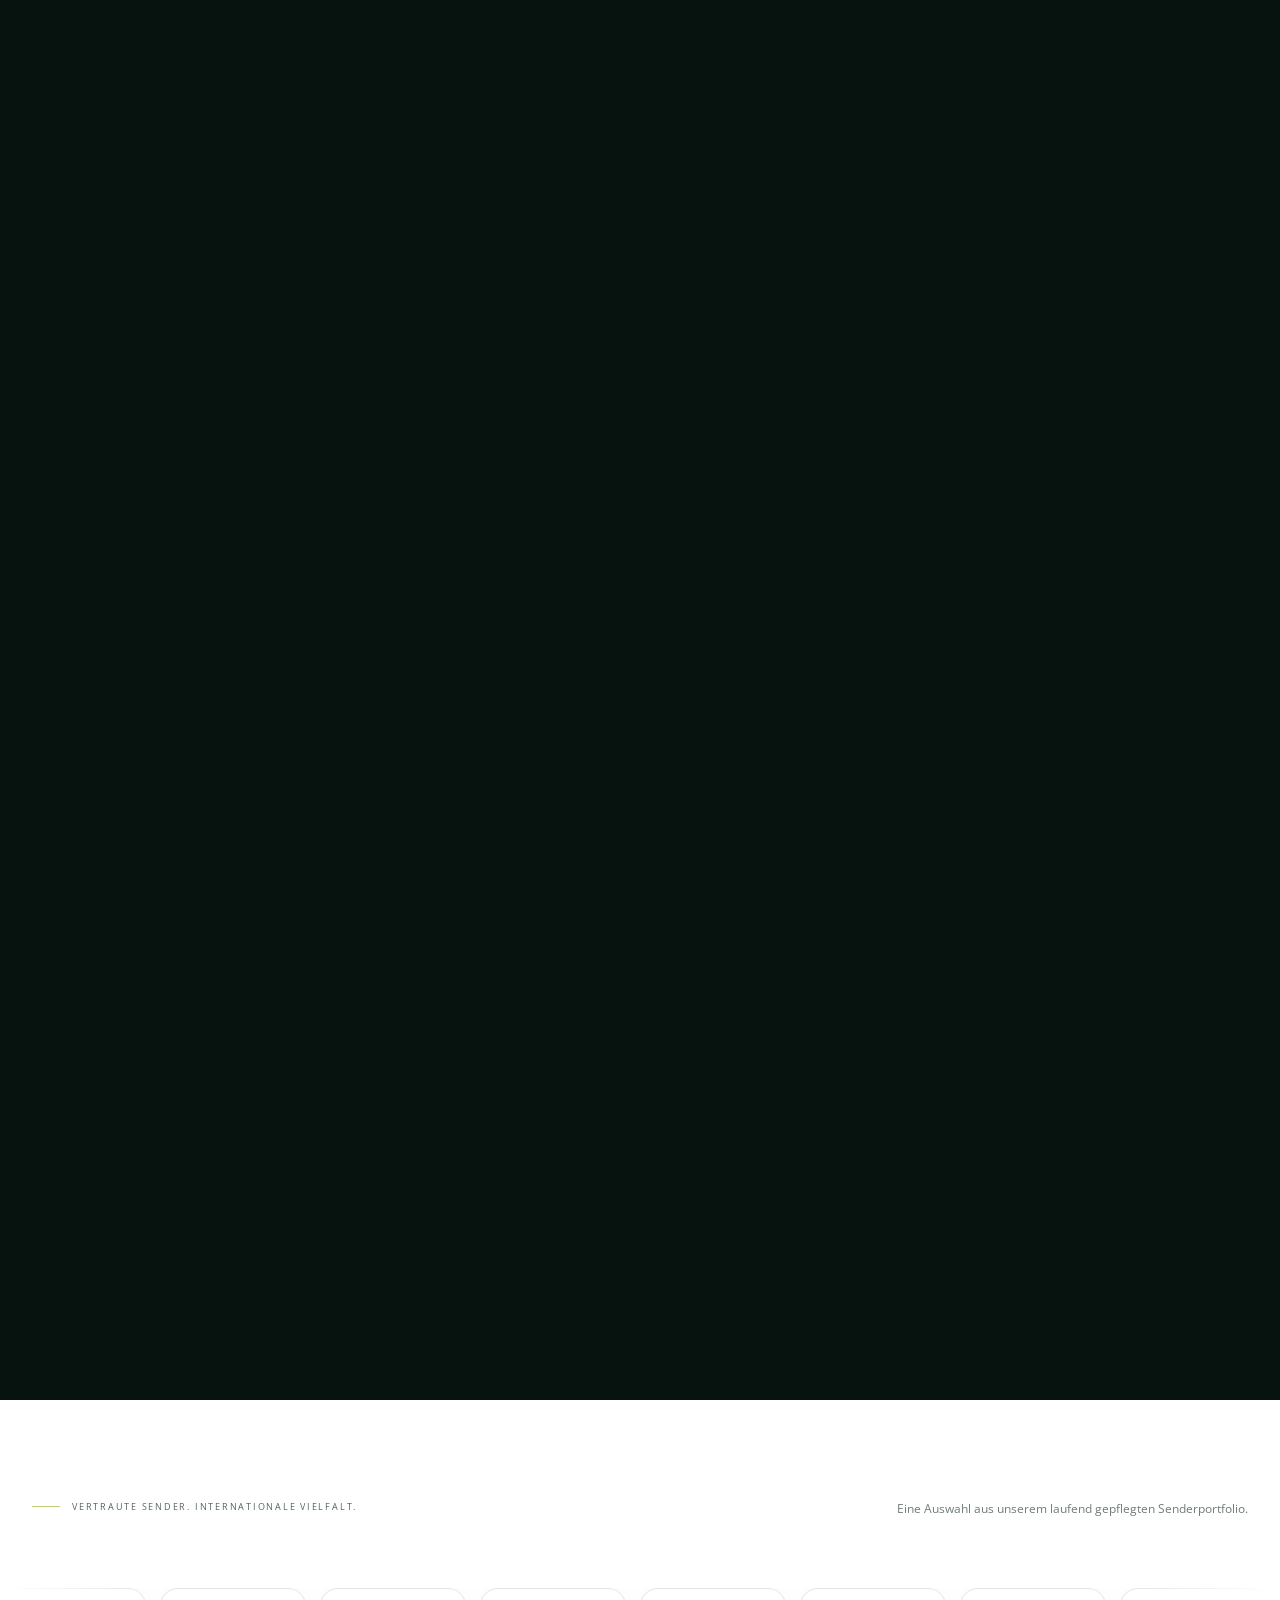
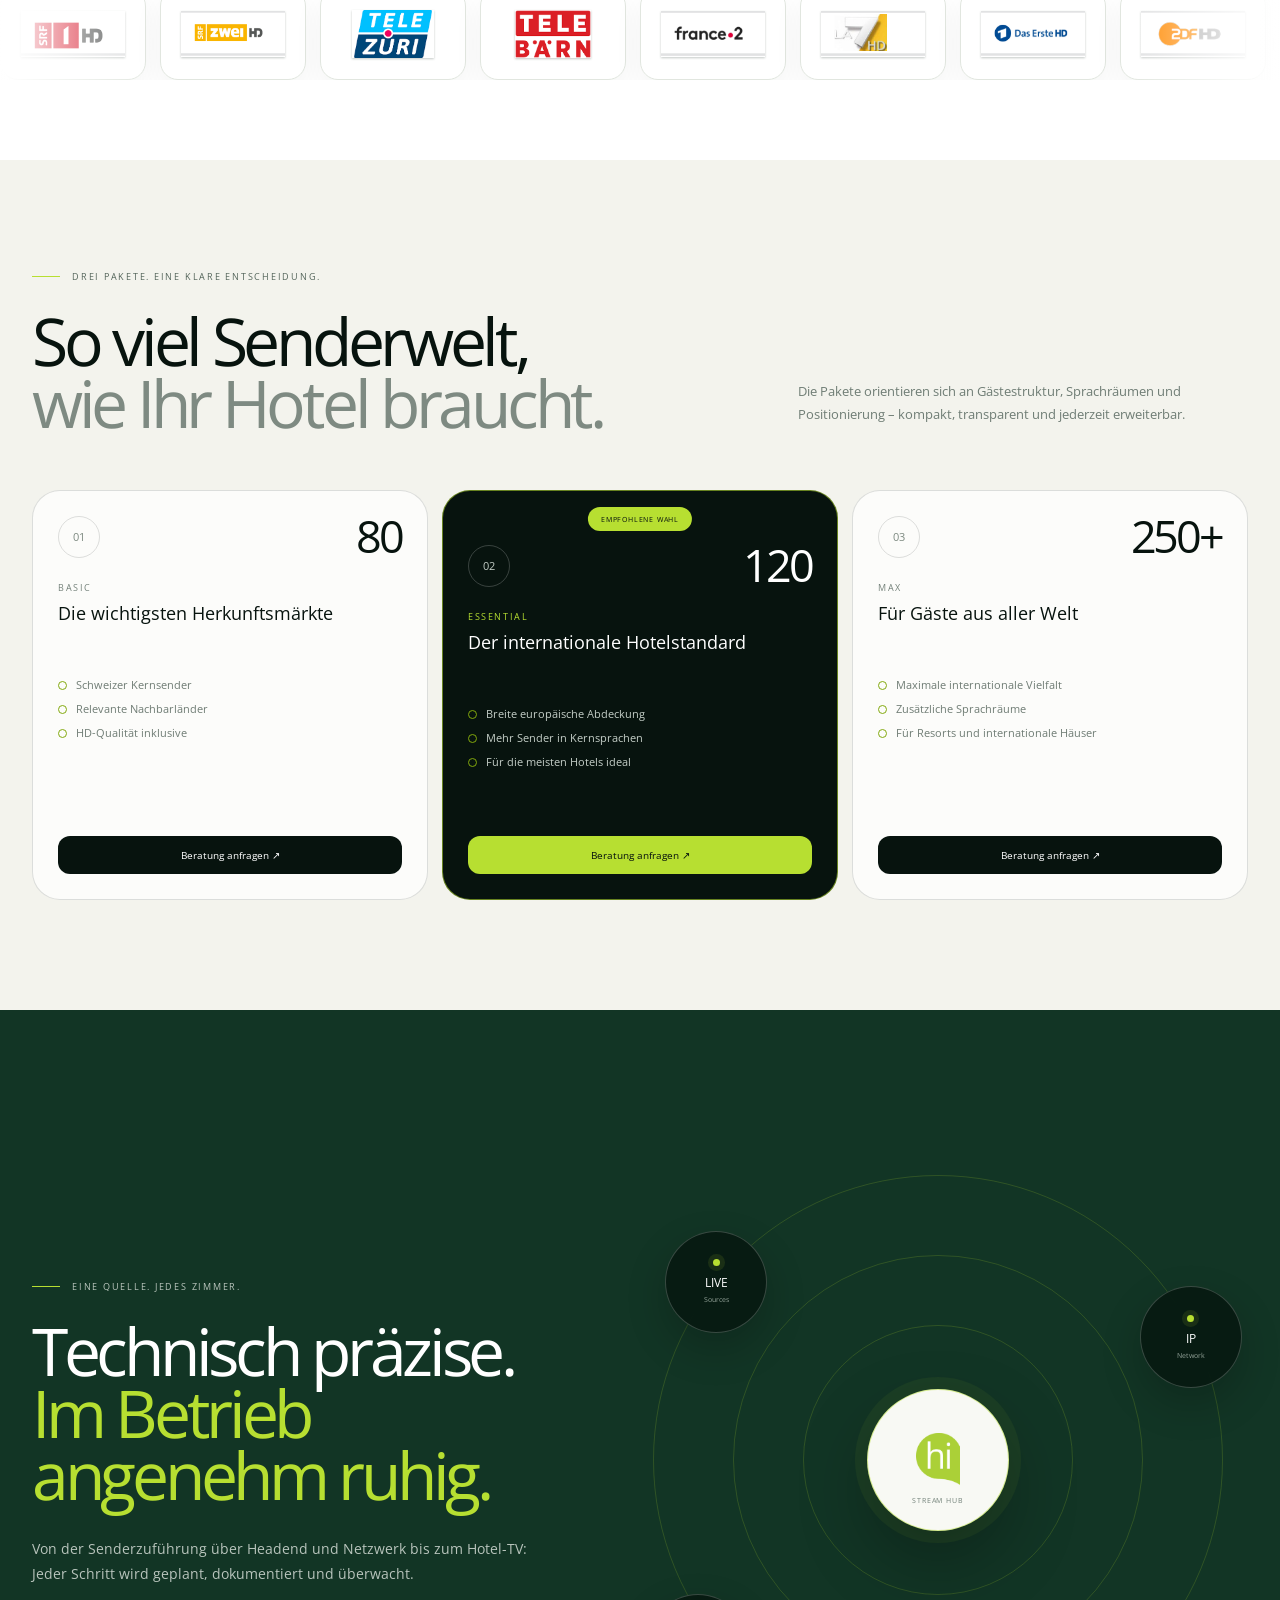
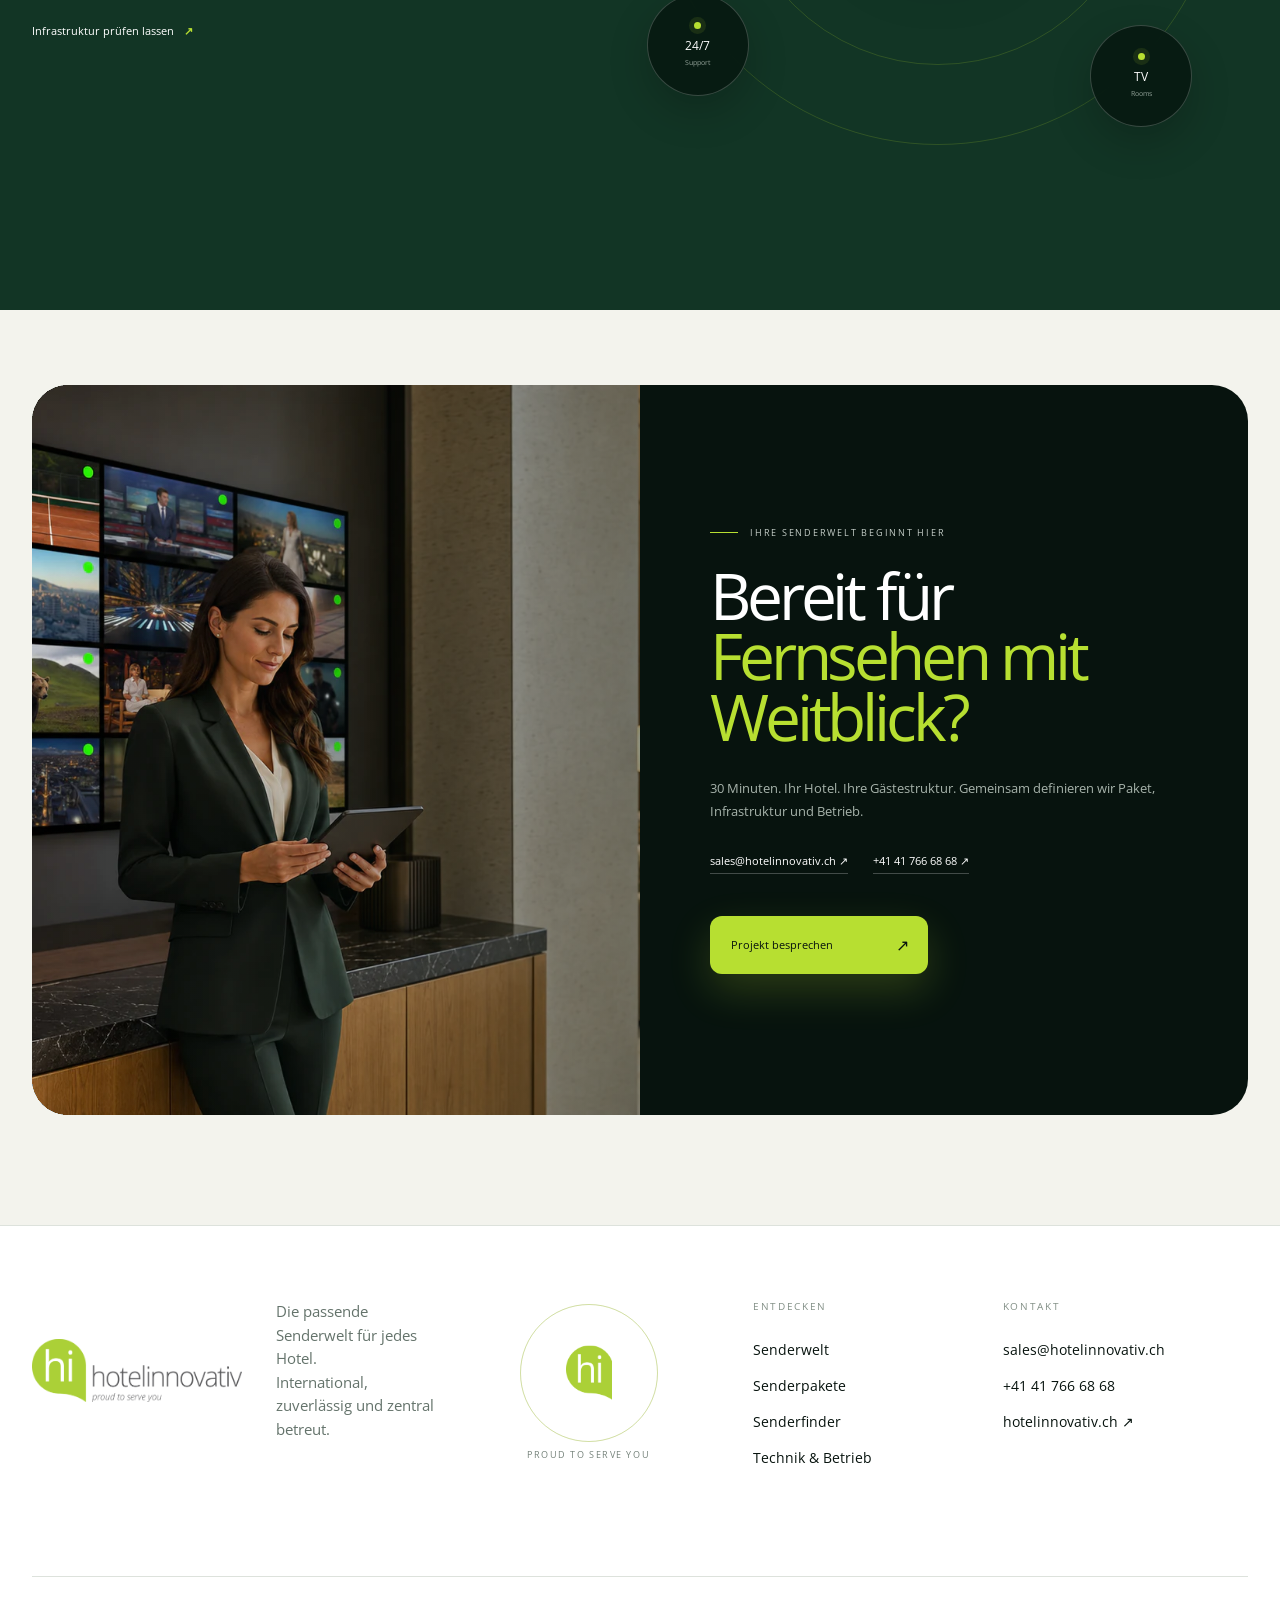
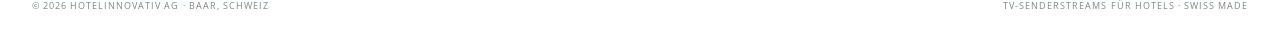
==== commit 5d05398d: "Add resilient channel logo fallbacks" ====
--- a/index.html
+++ b/index.html
@@ -13,7 +13,7 @@
   <link rel="preconnect" href="https://fonts.googleapis.com">
   <link rel="preconnect" href="https://fonts.gstatic.com" crossorigin>
   <link href="https://fonts.googleapis.com/css2?family=Open+Sans:wght@400&display=swap" rel="stylesheet">
-  <link rel="stylesheet" href="/assets/streams-premium.css?v=20260825-official2">
+  <link rel="stylesheet" href="/assets/streams-premium.css?v=20260825-logos3">
 </head>
 <body>
   <div class="page-progress" aria-hidden="true"><i></i></div>
@@ -246,7 +246,7 @@
     </div>
   </footer>
 
-  <script src="/assets/channels-data.js?v=20260825-lineup1"></script>
-  <script src="/assets/streams-premium.js?v=20260825-official2"></script>
+  <script src="/assets/channels-data.js?v=20260825-logos3"></script>
+  <script src="/assets/streams-premium.js?v=20260825-logos3"></script>
 </body>
 </html>
--- a/assets/streams-premium.css
+++ b/assets/streams-premium.css
@@ -239,7 +239,10 @@
   width: 146px; height: 92px; padding: 20px; display: grid; place-items: center;
   border: 1px solid #e1e6df; border-radius: 18px; background: #fff; box-shadow: 0 10px 30px rgba(16,30,21,.05);
 }
-.channel-logo img { max-width: 96px; max-height: 44px; object-fit: contain; }
+.channel-logo img { max-width: 104px; max-height: 48px; object-fit: contain; filter: drop-shadow(0 1px 1px rgba(8,28,18,.24)); }
+.channel-logo-wordmark { display: none; max-width: 108px; color: #173428; font-size: .68rem; font-weight: 700; line-height: 1.08; text-align: center; }
+.channel-logo.is-fallback img { display: none; }
+.channel-logo.is-fallback .channel-logo-wordmark { display: block; }
 
 .packages { padding: 110px 0; }
 .section-heading { display: grid; grid-template-columns: 1.2fr .8fr; gap: 90px; align-items: end; }
@@ -289,11 +292,18 @@
 .channel-grid { display: grid; grid-template-columns: repeat(5,1fr); gap: 8px; padding-top: 16px; }
 .channel-card { min-height: 68px; padding: 9px 11px; display: flex; align-items: center; gap: 11px; border: 1px solid #e0e5df; border-radius: 12px; background: #fff; transition: .25s ease; }
 .channel-card:hover { border-color: rgba(129,164,0,.5); transform: translateY(-2px); box-shadow: 0 9px 25px rgba(18,33,23,.07); }
-.channel-card-logo { width: 54px; height: 42px; flex: 0 0 auto; display: grid; place-items: center; border-radius: 8px; background: #f7f8f4; }
-.channel-card-logo img { max-width: 44px; max-height: 25px; object-fit: contain; }
-.channel-card-logo span { color: #6e7c73; font-size: .6rem; }
-.channel-card-logo.is-fallback { border: 1px solid rgba(129,164,0,.22); background: linear-gradient(145deg,#fbfcf8,#eef4e3); }
-.channel-card-logo.is-fallback span { color: #527007; font-weight: 700; letter-spacing: .06em; }
+.channel-card-logo { width: 64px; height: 44px; flex: 0 0 auto; display: grid; place-items: center; overflow: hidden; border: 1px solid #e4e8e2; border-radius: 9px; background: linear-gradient(145deg,#fff,#f2f5f0); }
+.channel-card-logo img { grid-area: 1/1; max-width: 54px; max-height: 29px; object-fit: contain; filter: drop-shadow(0 1px 1px rgba(8,28,18,.3)); }
+.channel-wordmark { grid-area: 1/1; width: 100%; height: 100%; padding: 5px; display: none; place-items: center; position: relative; overflow: hidden; color: #173428; background: linear-gradient(145deg,#fbfdf7,#edf4df); text-align: center; }
+.channel-wordmark::before { content: ""; width: 4px; height: 4px; position: absolute; top: 5px; right: 5px; border-radius: 50%; background: var(--lime); box-shadow: 0 0 0 3px rgba(183,223,49,.14); }
+.channel-wordmark b { max-width: 52px; display: -webkit-box; overflow: hidden; -webkit-box-orient: vertical; -webkit-line-clamp: 2; color: #385522; font-size: .46rem; font-weight: 700; line-height: 1.04; letter-spacing: -.01em; text-wrap: balance; }
+.channel-card-logo.is-fallback { border-color: rgba(129,164,0,.28); }
+.channel-card-logo.is-fallback img { display: none; }
+.channel-card-logo.is-fallback .channel-wordmark { display: grid; }
+.channel-wordmark--fr { background: linear-gradient(145deg,#fbfdf7,#eef3ea); }
+.channel-wordmark--it { background: linear-gradient(145deg,#fff,#f0f4ec); }
+.channel-wordmark--en { background: linear-gradient(145deg,#fbfcff,#edf2ee); }
+.channel-wordmark--ar { background: linear-gradient(145deg,#fffdf8,#f2f0e7); }
 .channel-card--radio .channel-card-logo { background: linear-gradient(145deg,#f8faef,#eef5da); }
 .channel-card--radio:hover { border-color: rgba(183,223,49,.75); }
 .channel-card-copy { min-width: 0; display: flex; flex-direction: column; }
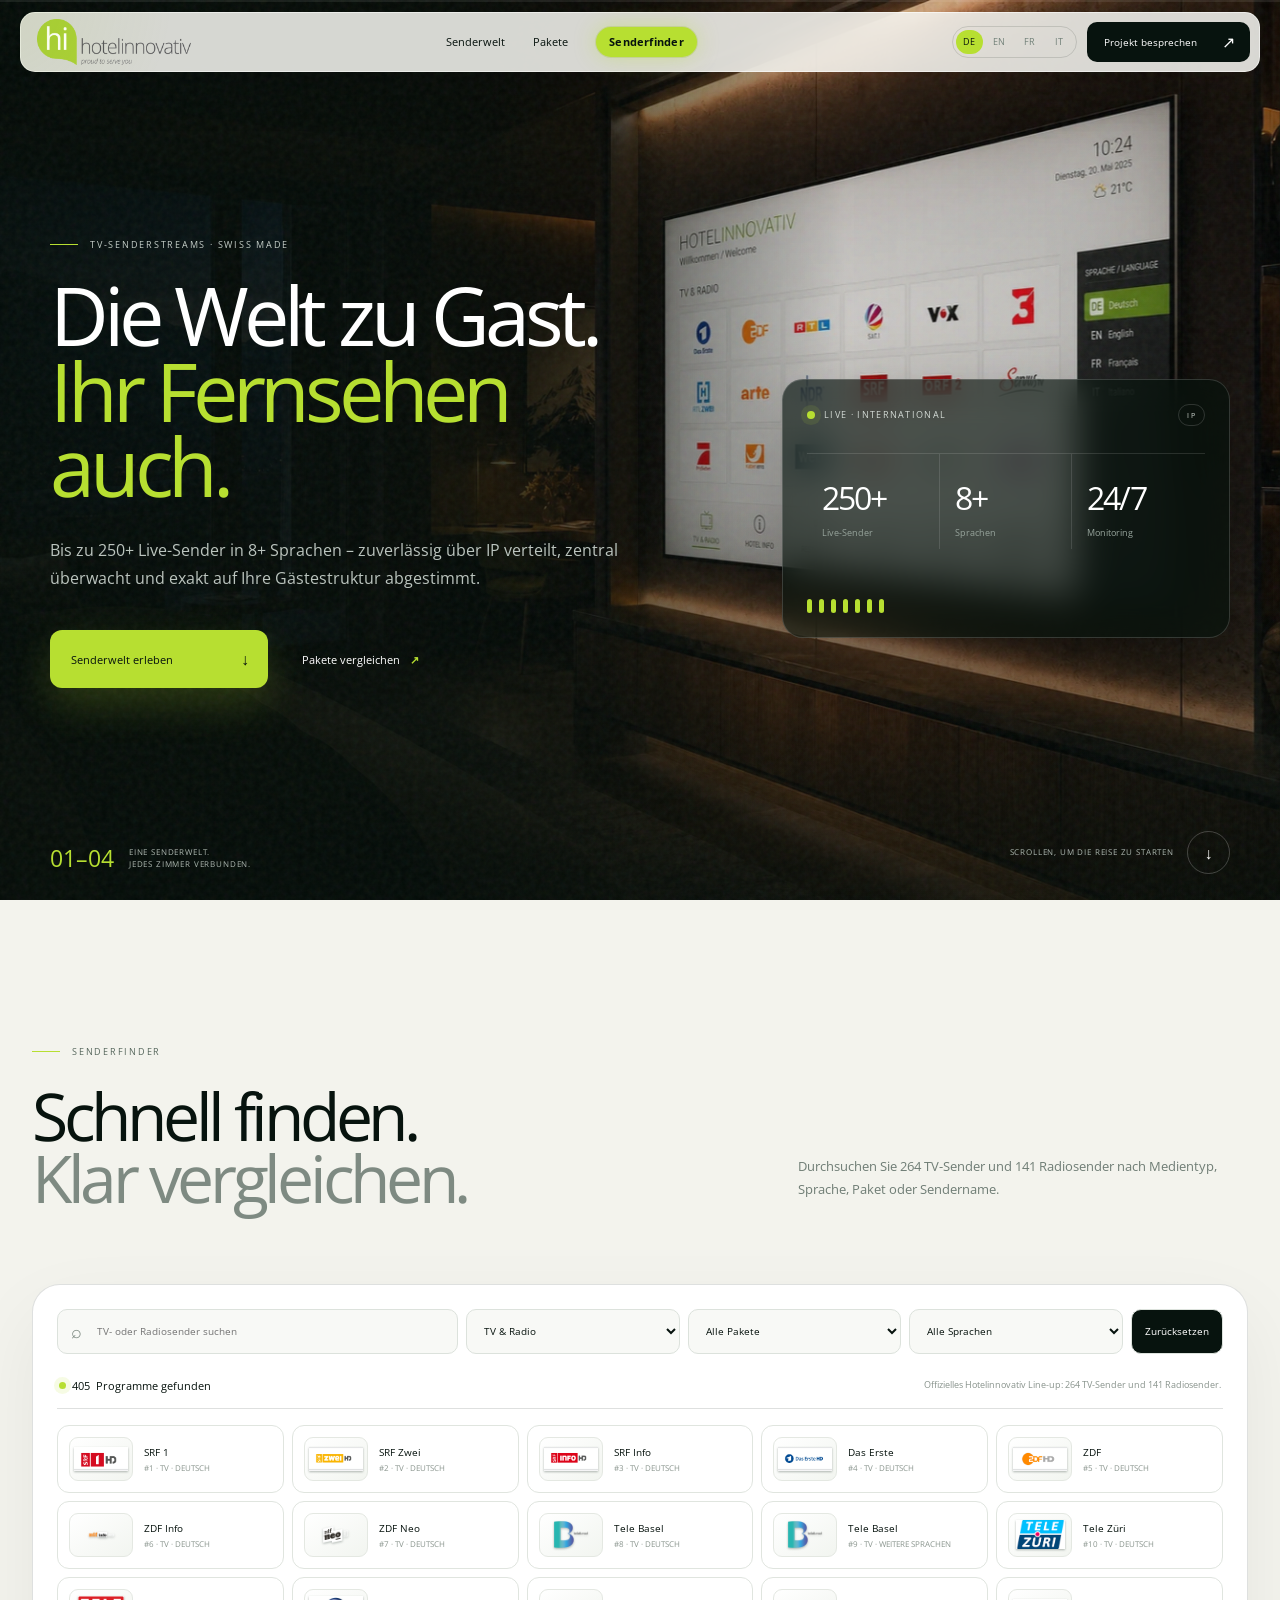
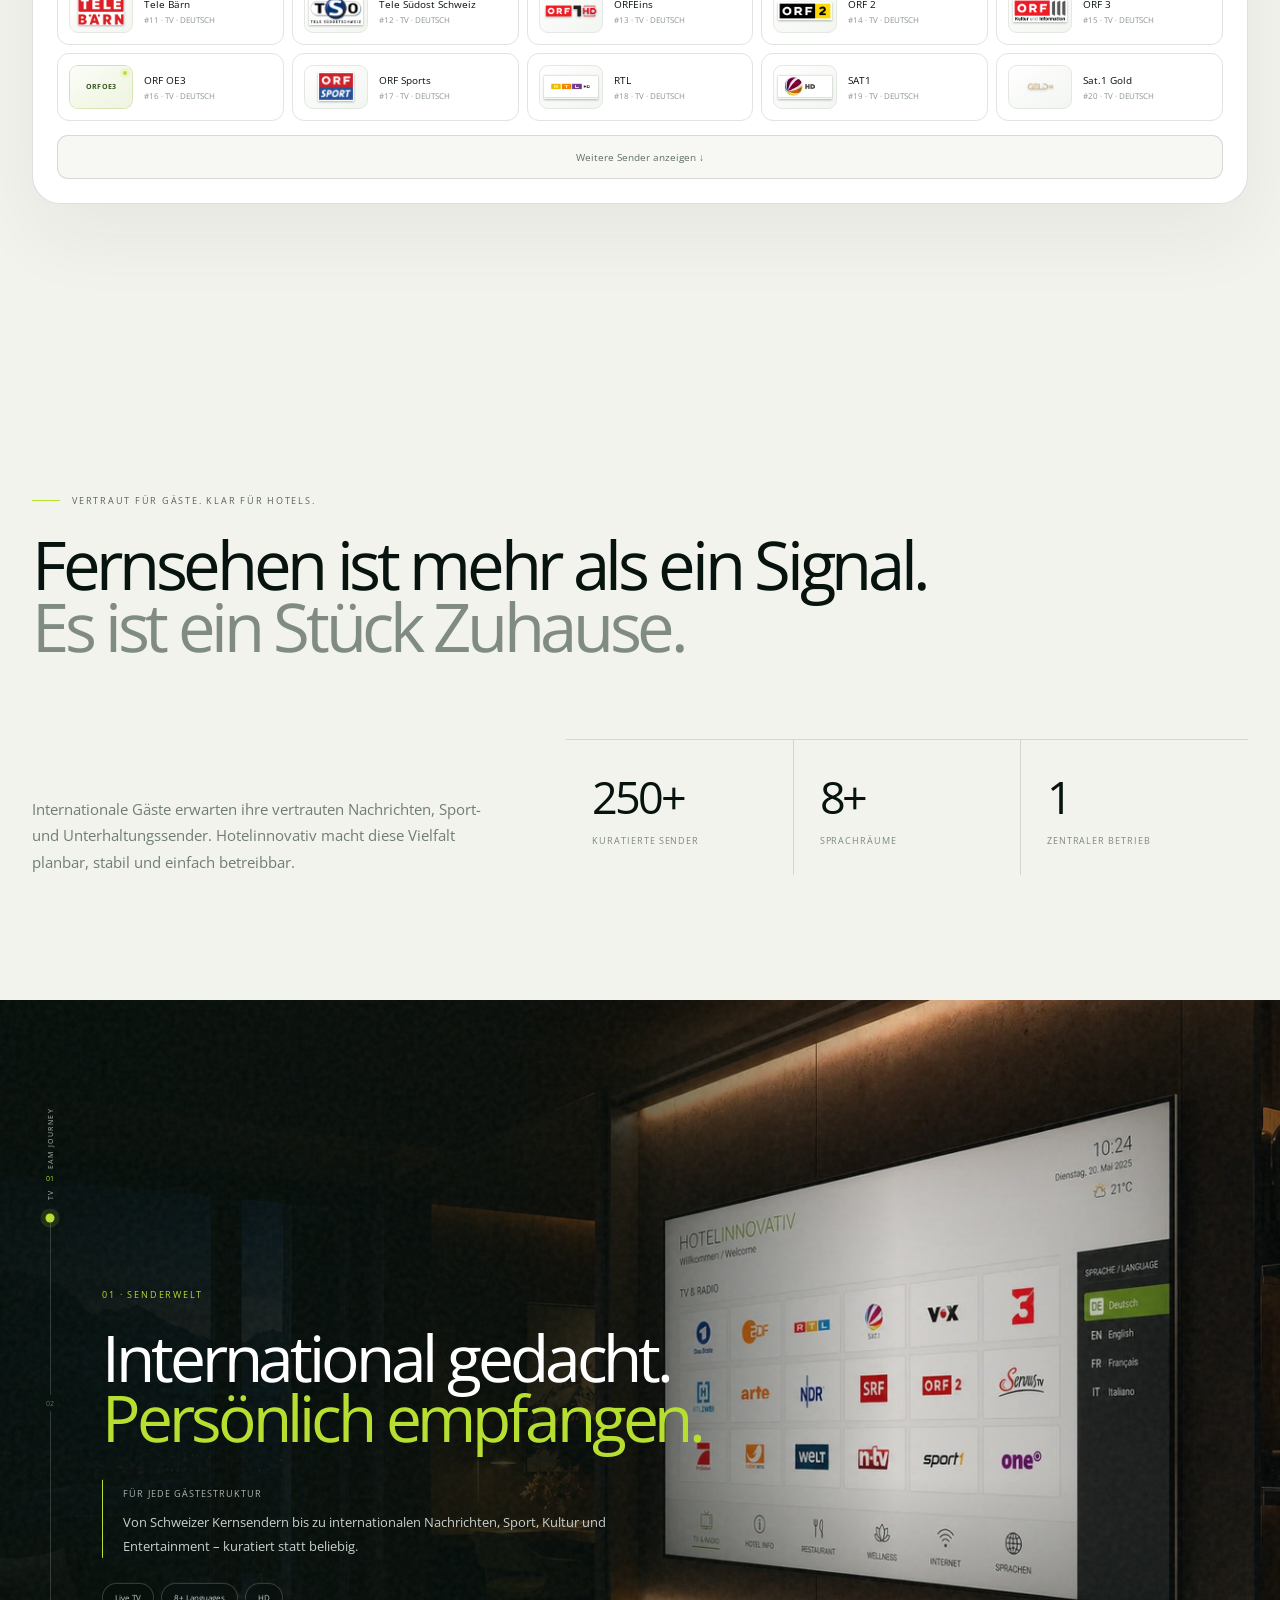
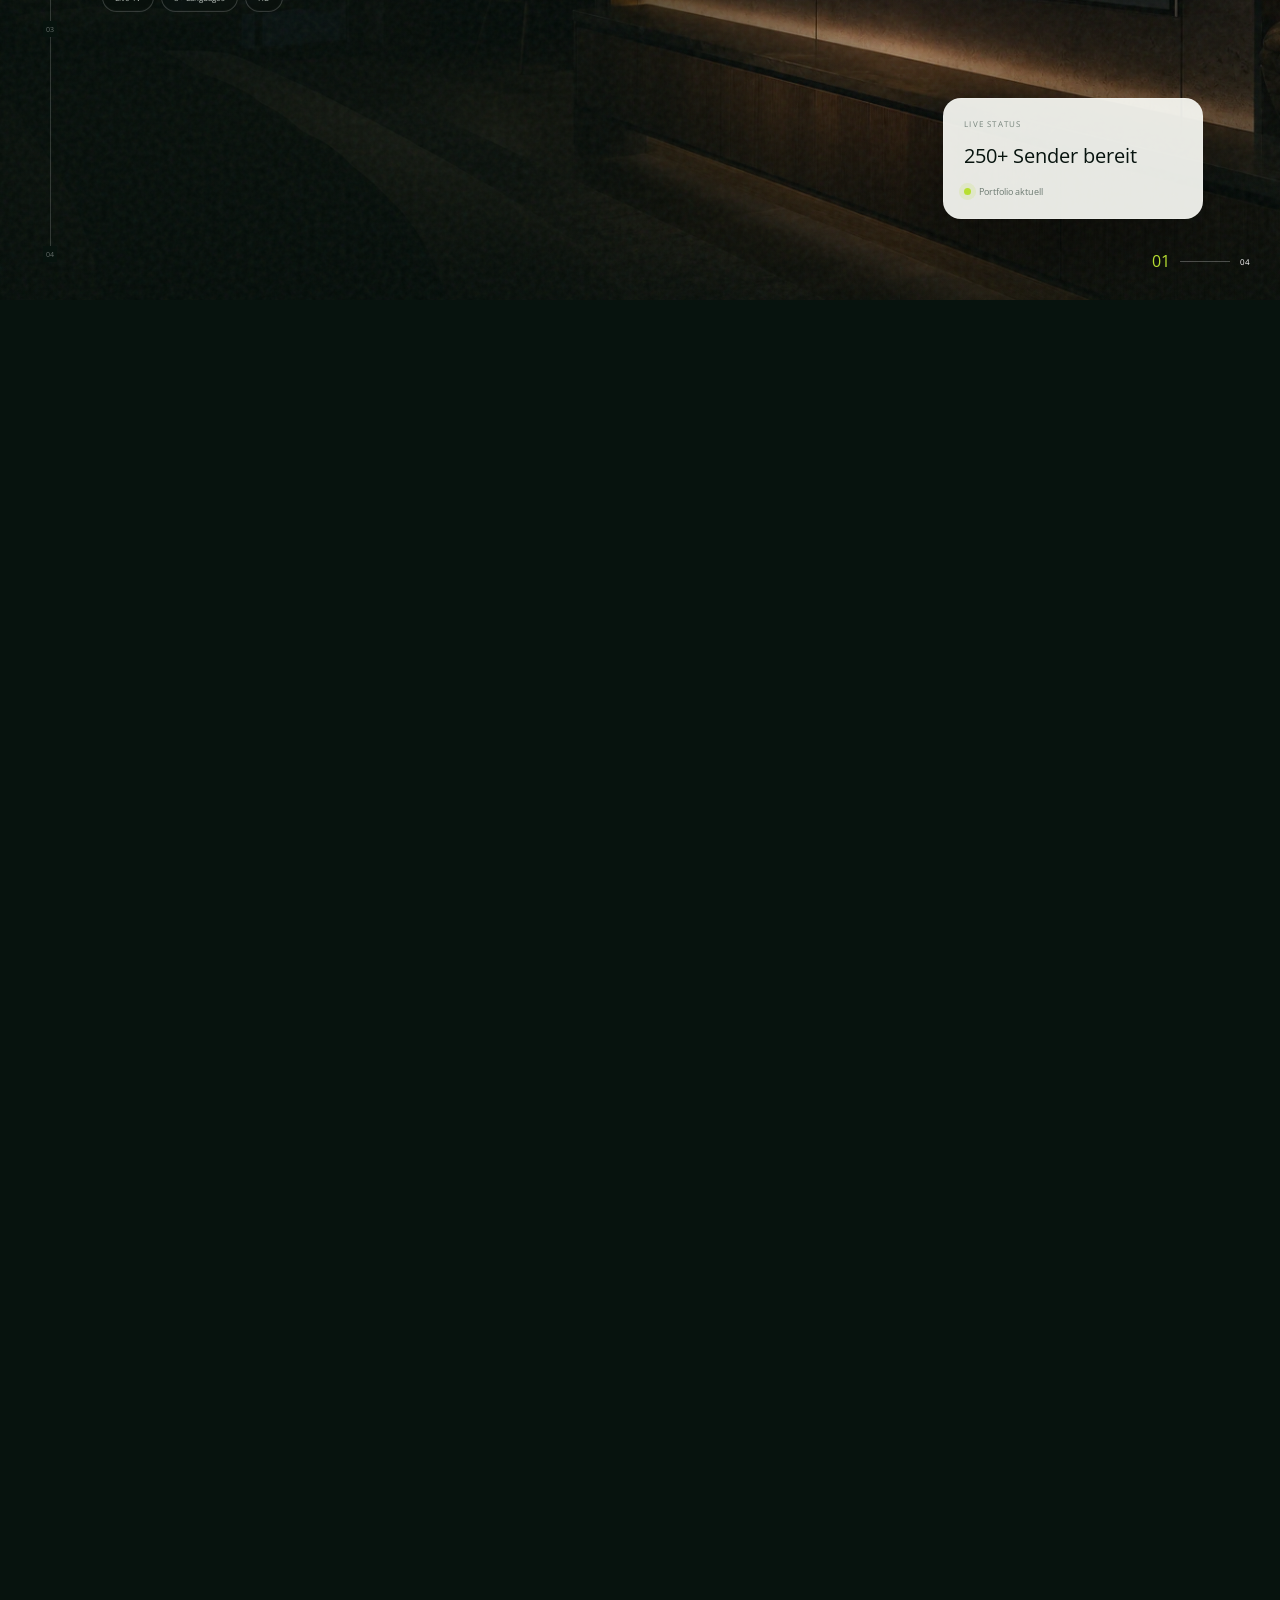
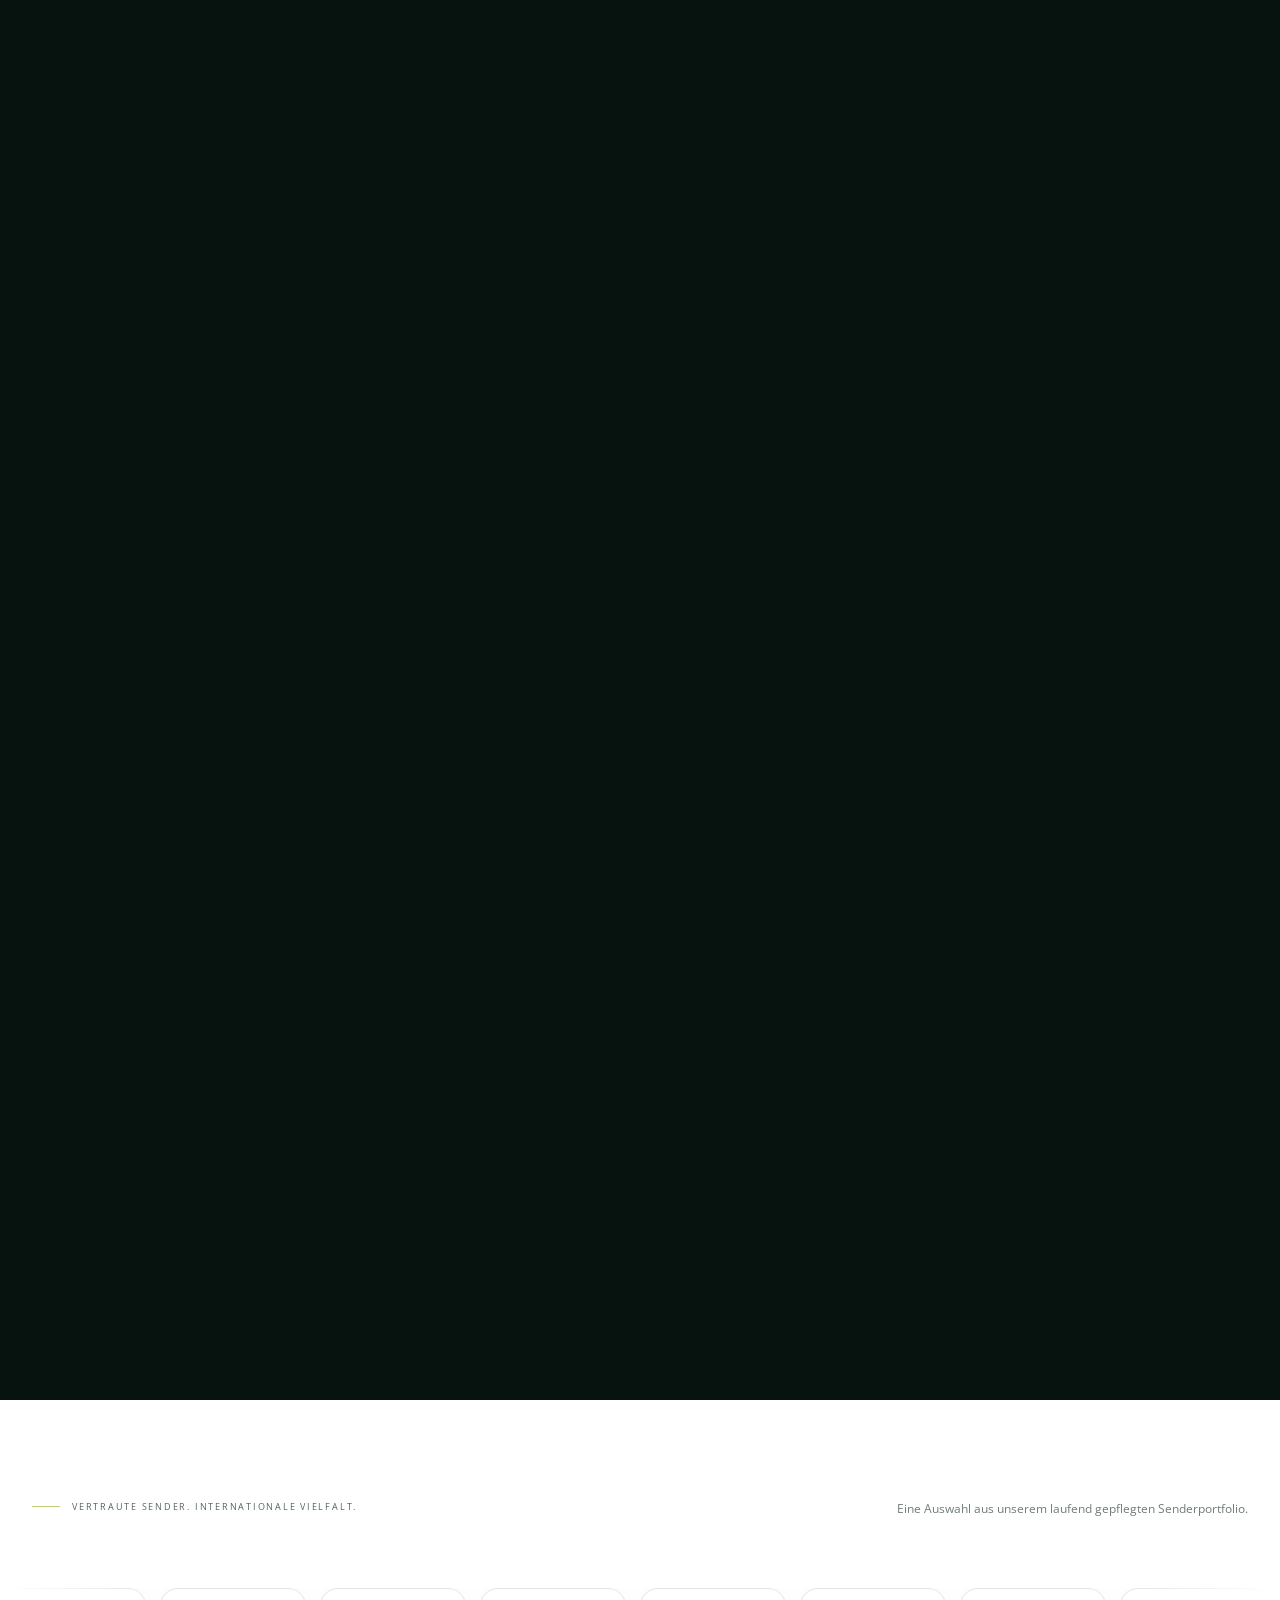
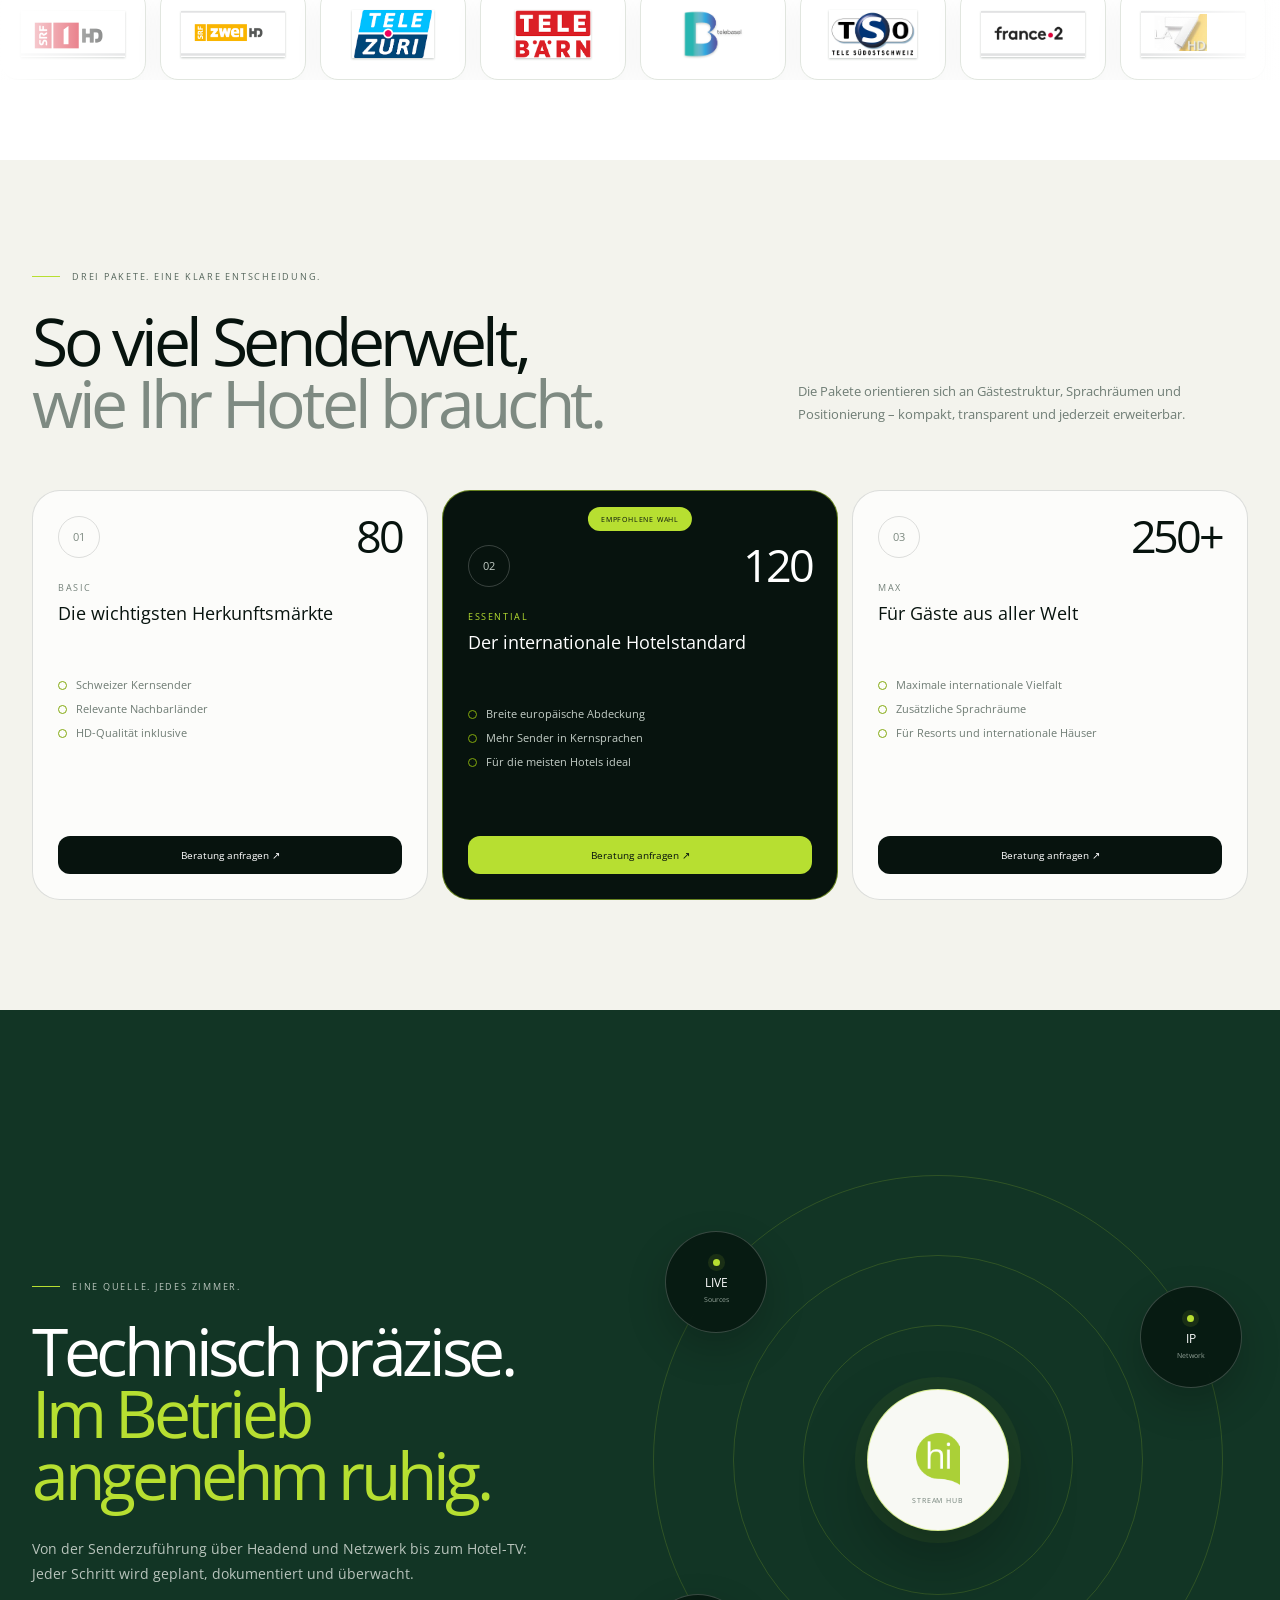
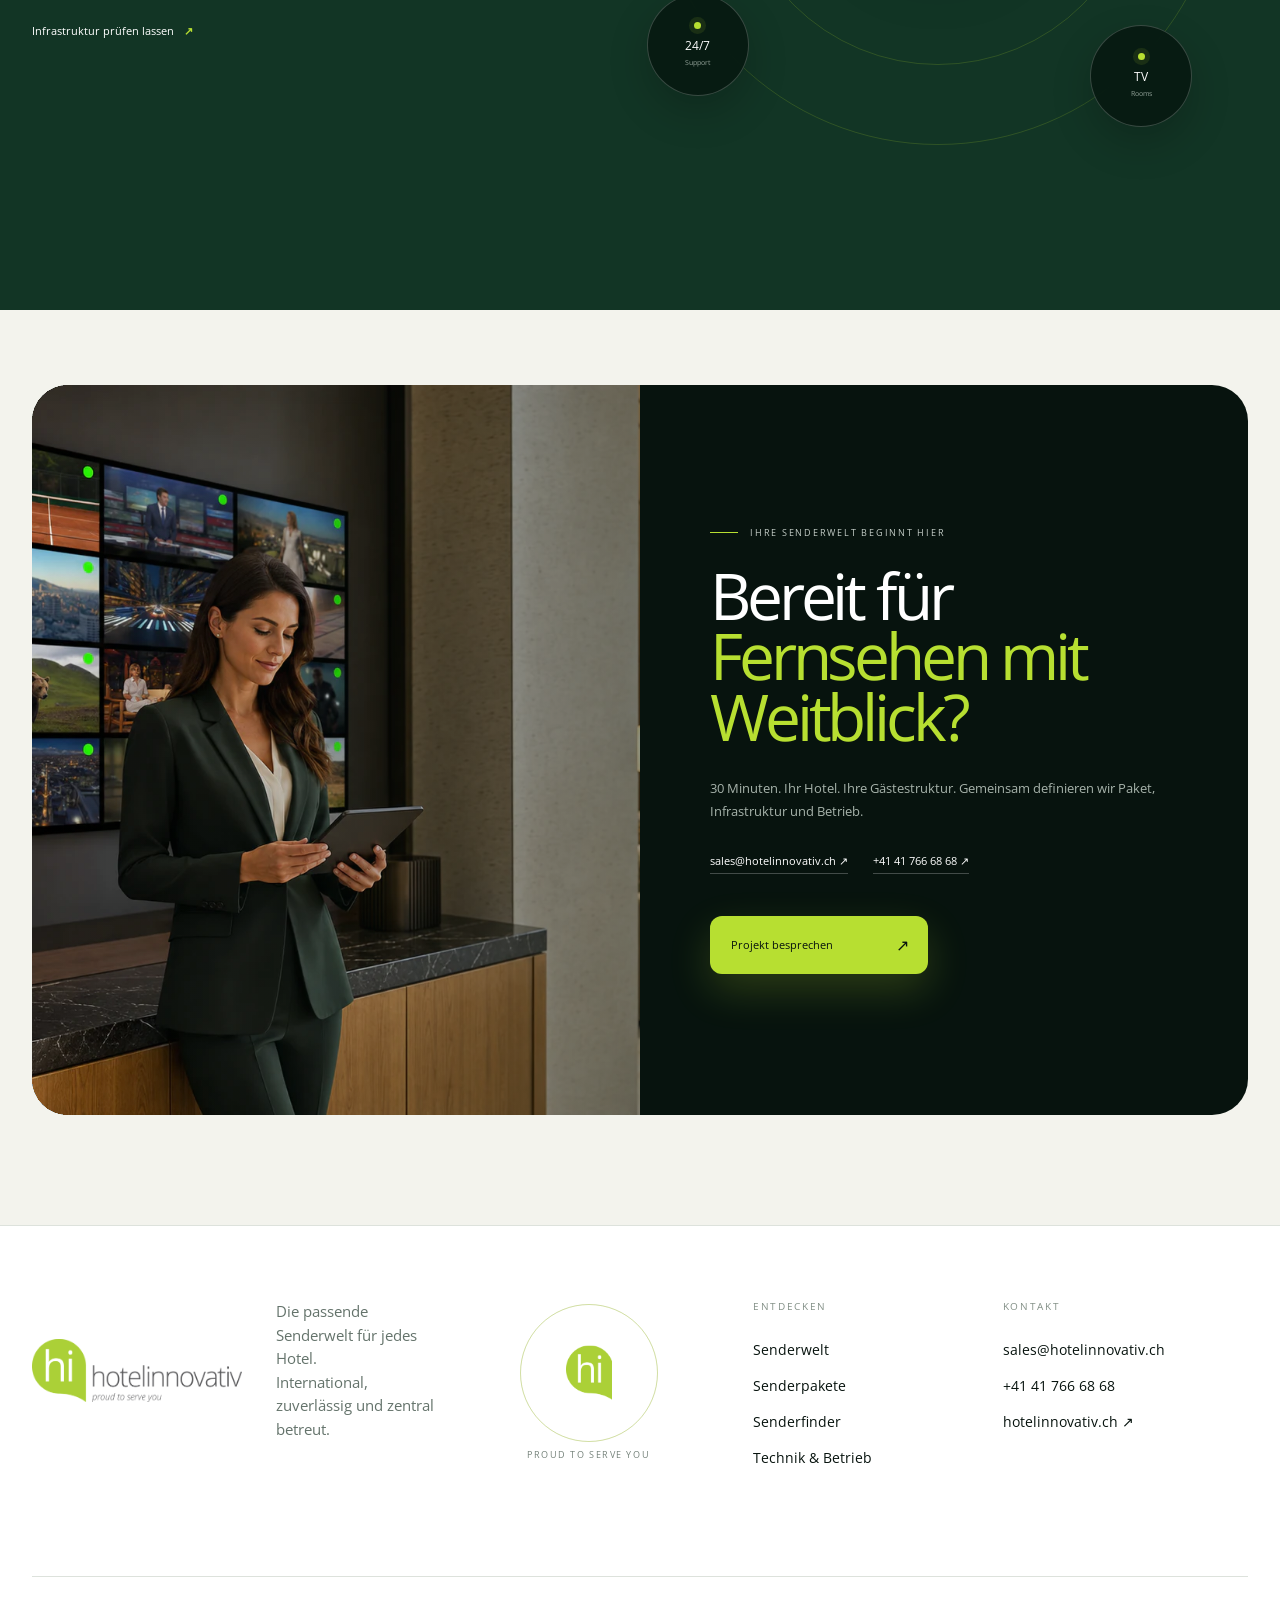
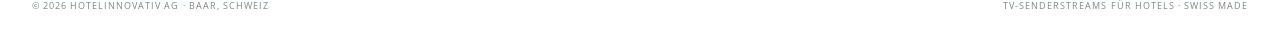
==== commit 047c98bf: "Expand verified channel logos and simplify finder" ====
--- a/index.html
+++ b/index.html
@@ -13,7 +13,7 @@
   <link rel="preconnect" href="https://fonts.googleapis.com">
   <link rel="preconnect" href="https://fonts.gstatic.com" crossorigin>
   <link href="https://fonts.googleapis.com/css2?family=Open+Sans:wght@400&display=swap" rel="stylesheet">
-  <link rel="stylesheet" href="/assets/streams-premium.css?v=20260825-logos3">
+  <link rel="stylesheet" href="/assets/streams-premium.css?v=20260825-logos5">
 </head>
 <body>
   <div class="page-progress" aria-hidden="true"><i></i></div>
@@ -73,7 +73,7 @@
     <section id="finder" class="finder section-shell">
       <div class="section-heading">
         <div><p class="eyebrow reveal"><span></span><b data-i18n="finderEyebrow">Senderfinder</b></p><h2 class="reveal" data-i18n-html="finderTitle">Schnell finden.<br><em>Klar vergleichen.</em></h2></div>
-        <p class="reveal" data-i18n="finderLead">Durchsuchen Sie 264 TV-Sender und 141 Radiosender nach Medientyp, Sprache, Kategorie und Paket.</p>
+        <p class="reveal" data-i18n="finderLead">Durchsuchen Sie 264 TV-Sender und 141 Radiosender nach Medientyp, Sprache, Paket oder Sendername.</p>
       </div>
       <div class="finder-panel reveal">
         <div class="finder-filters">
@@ -81,7 +81,6 @@
           <select id="typeFilter" aria-label="Medientyp"><option value="" data-i18n="typeAll">TV & Radio</option><option value="tv" data-i18n="typeTV">TV-Sender</option><option value="radio" data-i18n="typeRadio">Radiosender</option></select>
           <select id="packageFilter" aria-label="Paket"><option value="" data-i18n="packageAll">Alle Pakete</option><option value="basic">Basic</option><option value="essential">Essential</option><option value="max">Max</option></select>
           <select id="languageFilter" aria-label="Sprache"><option value="" data-i18n="langAll">Alle Sprachen</option></select>
-          <select id="categoryFilter" aria-label="Kategorie"><option value="" data-i18n="categoryAll">Alle Kategorien</option></select>
           <button id="resetFilters" type="button" data-i18n="reset">Zurücksetzen</button>
         </div>
         <div class="finder-summary"><span><i></i><b id="resultCount">0</b> <span id="resultLabel">Programme gefunden</span></span><small data-i18n="finderHint">Offizielles Hotelinnovativ Line-up: 264 TV-Sender und 141 Radiosender.</small></div>
@@ -246,7 +245,7 @@
     </div>
   </footer>
 
-  <script src="/assets/channels-data.js?v=20260825-logos3"></script>
-  <script src="/assets/streams-premium.js?v=20260825-logos3"></script>
+  <script src="/assets/channels-data.js?v=20260825-logos5"></script>
+  <script src="/assets/streams-premium.js?v=20260825-logos5"></script>
 </body>
 </html>
--- a/assets/streams-premium.css
+++ b/assets/streams-premium.css
@@ -275,7 +275,7 @@
 
 .finder { padding: 145px 0; }
 .finder-panel { margin-top: 75px; padding: 24px; border: 1px solid var(--line); border-radius: 28px; background: #fff; box-shadow: 0 30px 80px rgba(18,33,23,.06); }
-.finder-filters { display: grid; grid-template-columns: 1.35fr repeat(4,minmax(110px,.72fr)) auto; gap: 8px; }
+.finder-filters { display: grid; grid-template-columns: 1.35fr repeat(3,minmax(110px,.72fr)) auto; gap: 8px; }
 .finder-filters > * { min-width: 0; }
 .finder-filters input, .finder-filters select, .finder-filters button {
   width: 100%; min-height: 45px; padding: 0 13px; border: 1px solid #dce2dc; border-radius: 10px; color: var(--ink); background: #f8f9f6; font-size: .65rem;
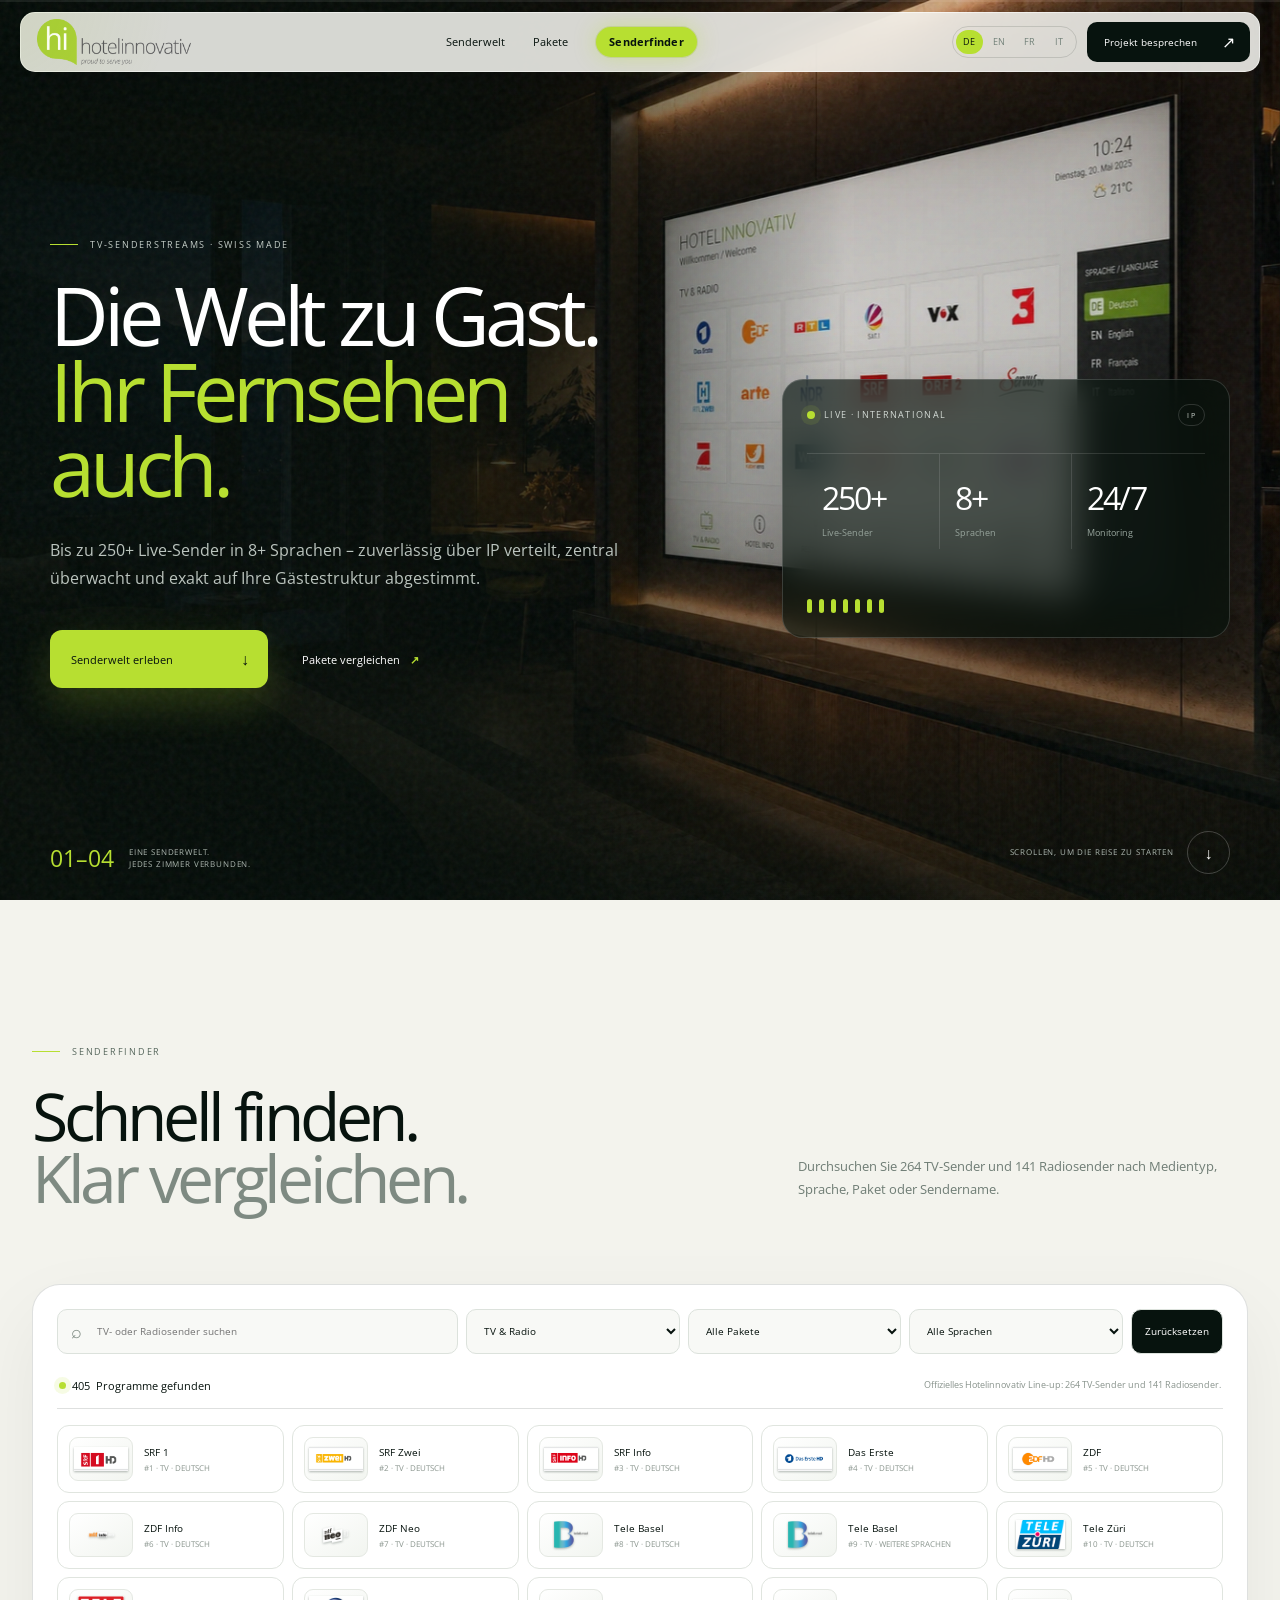
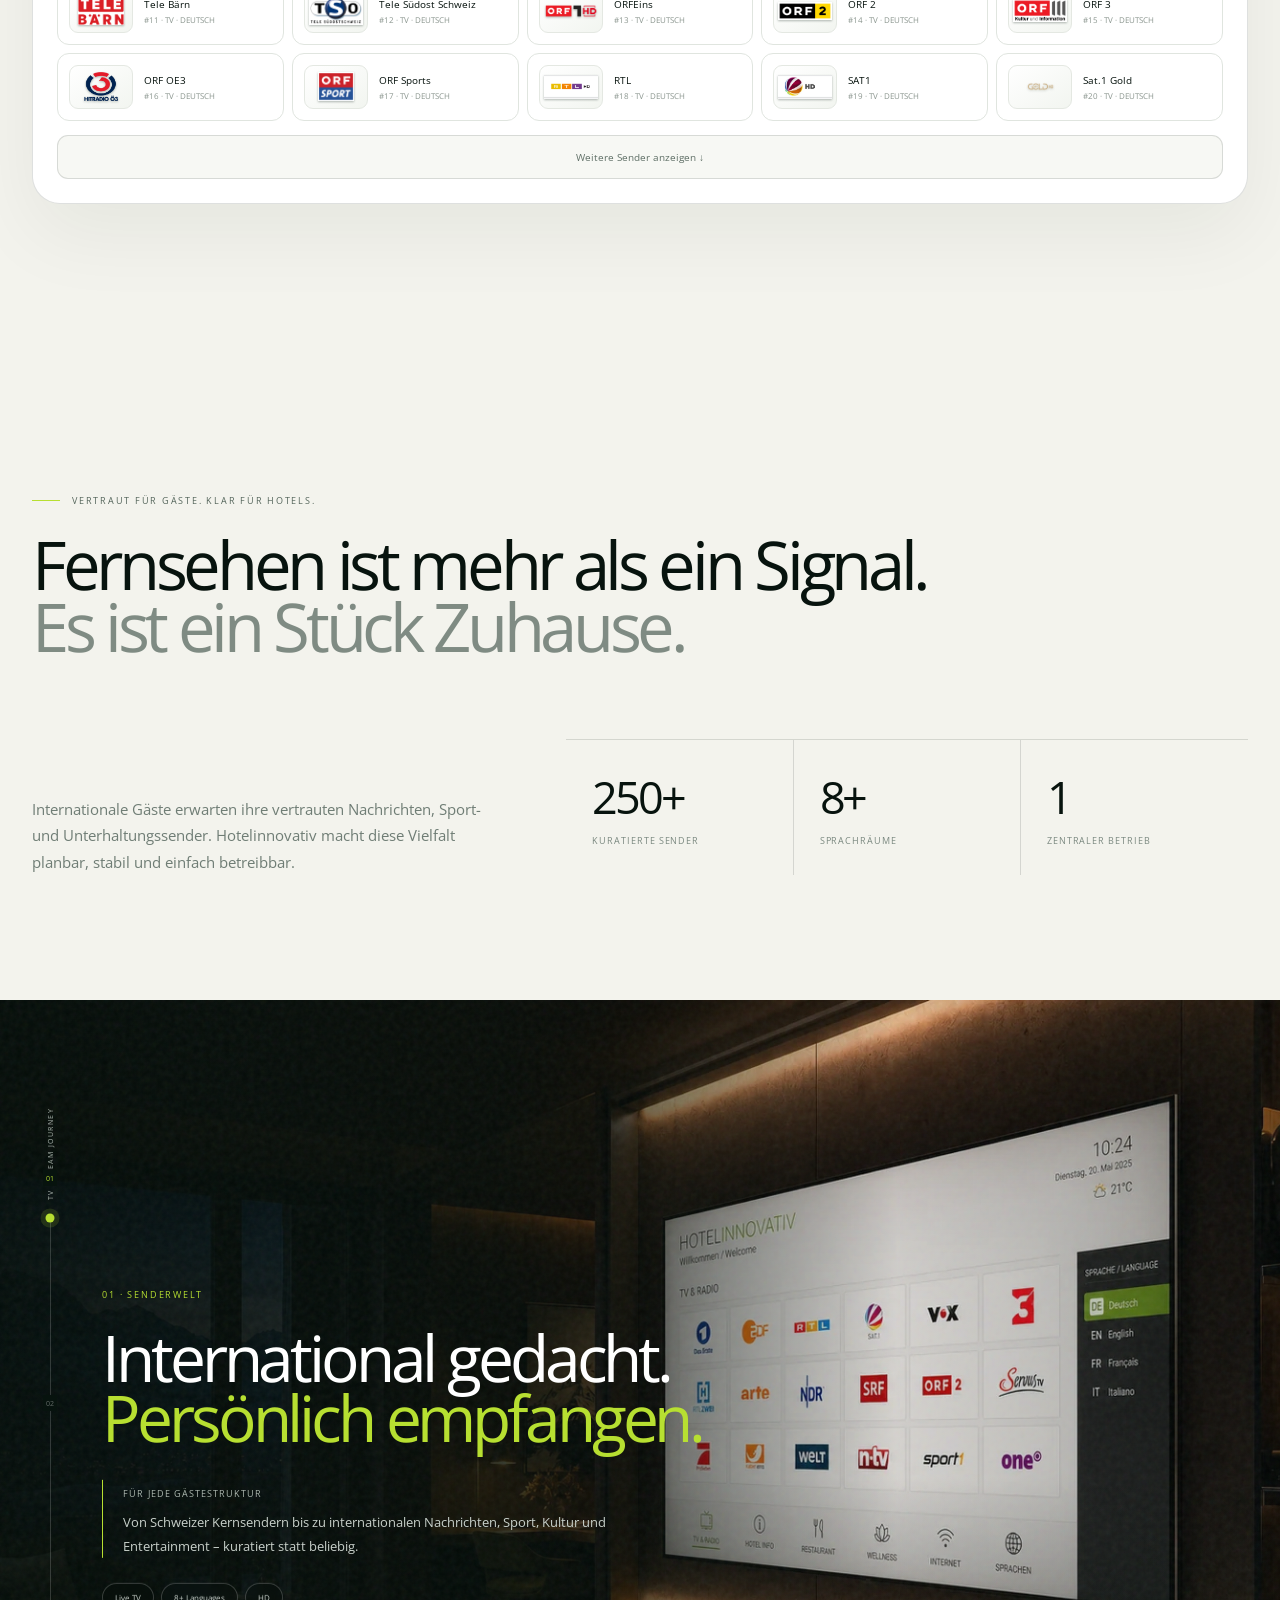
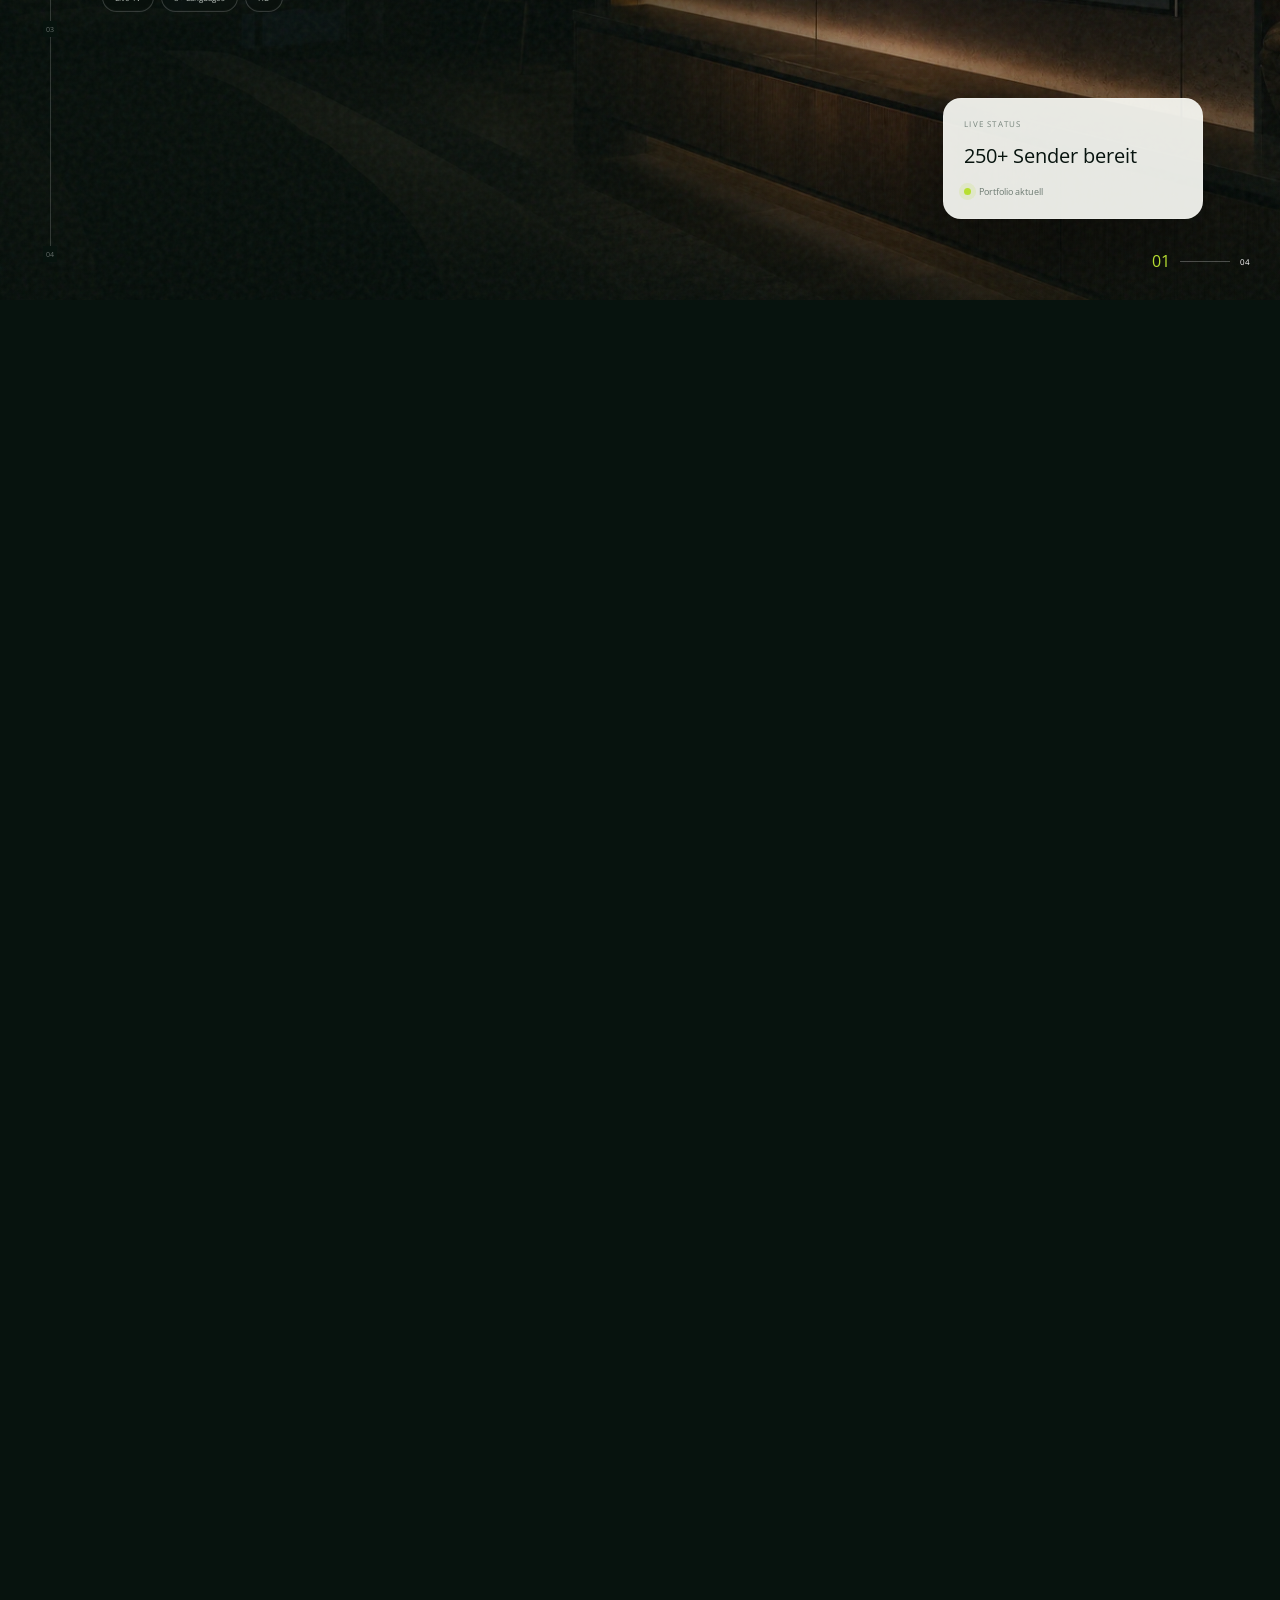
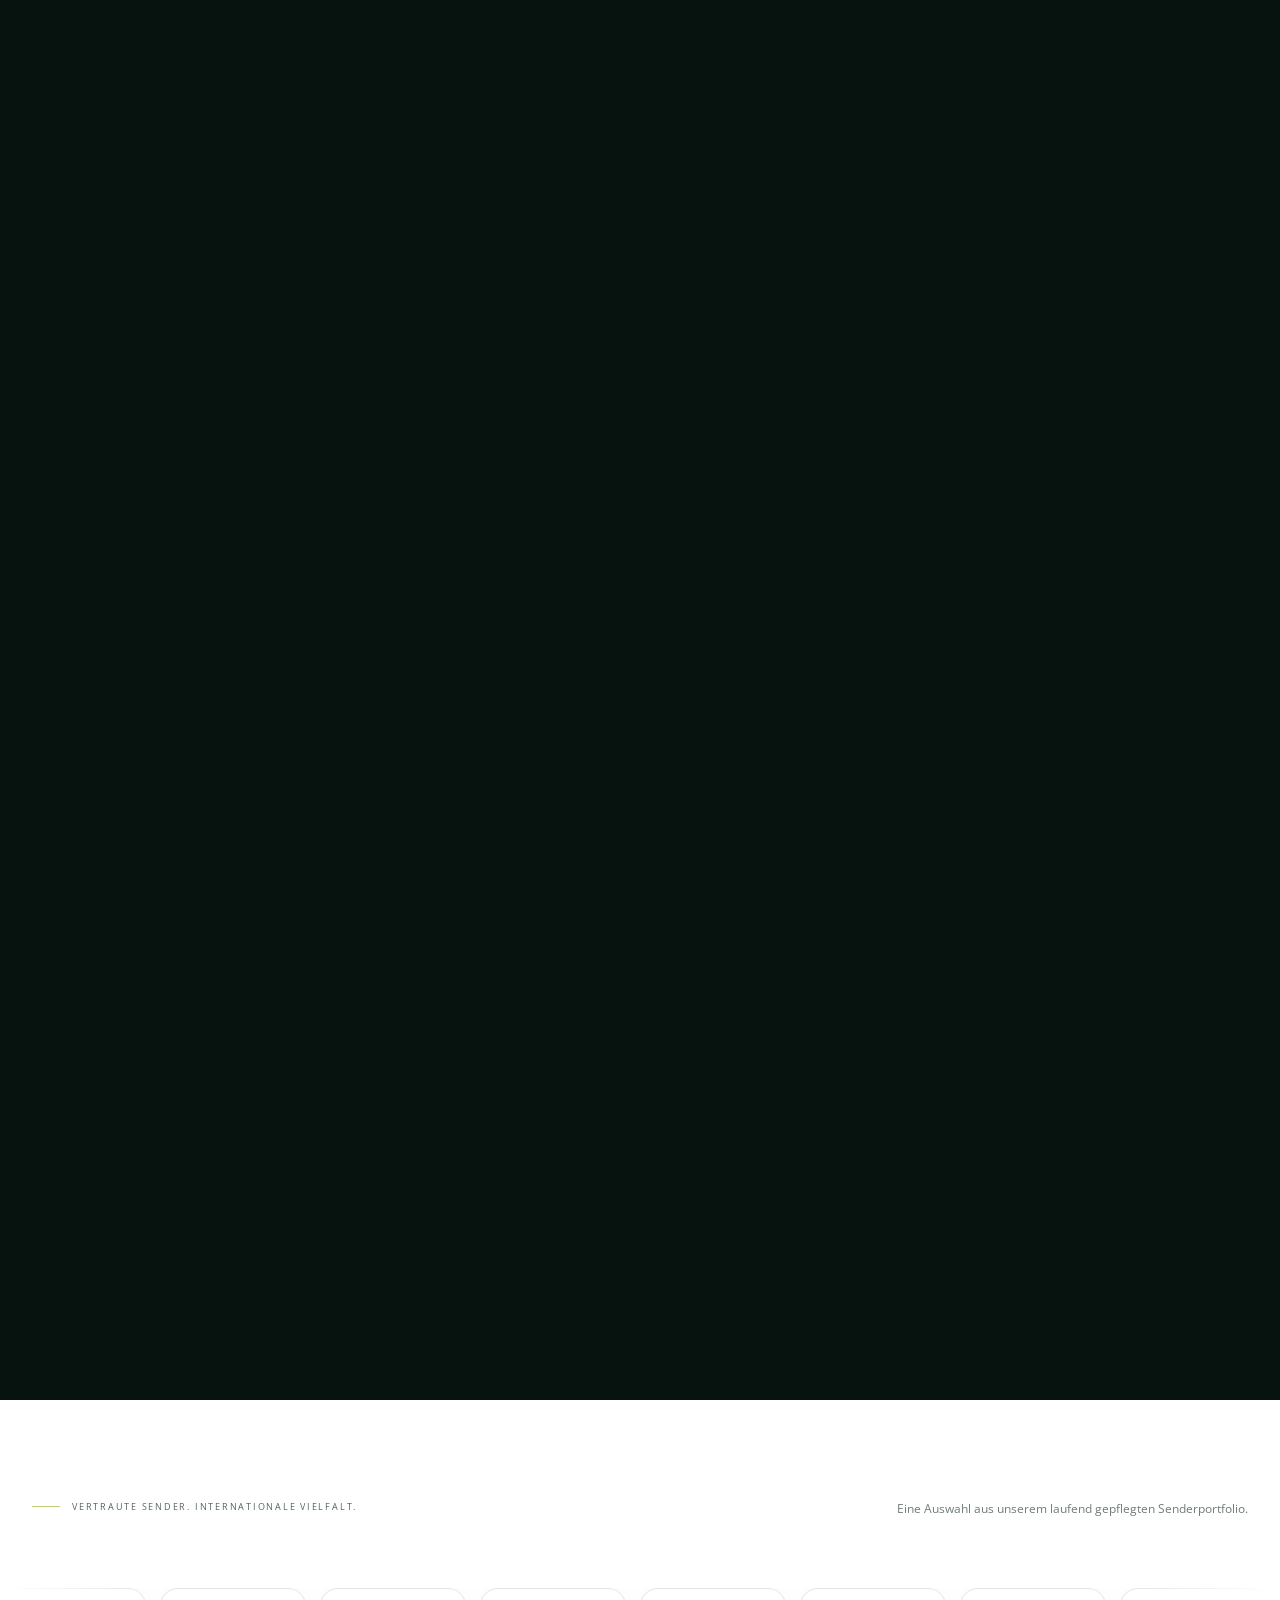
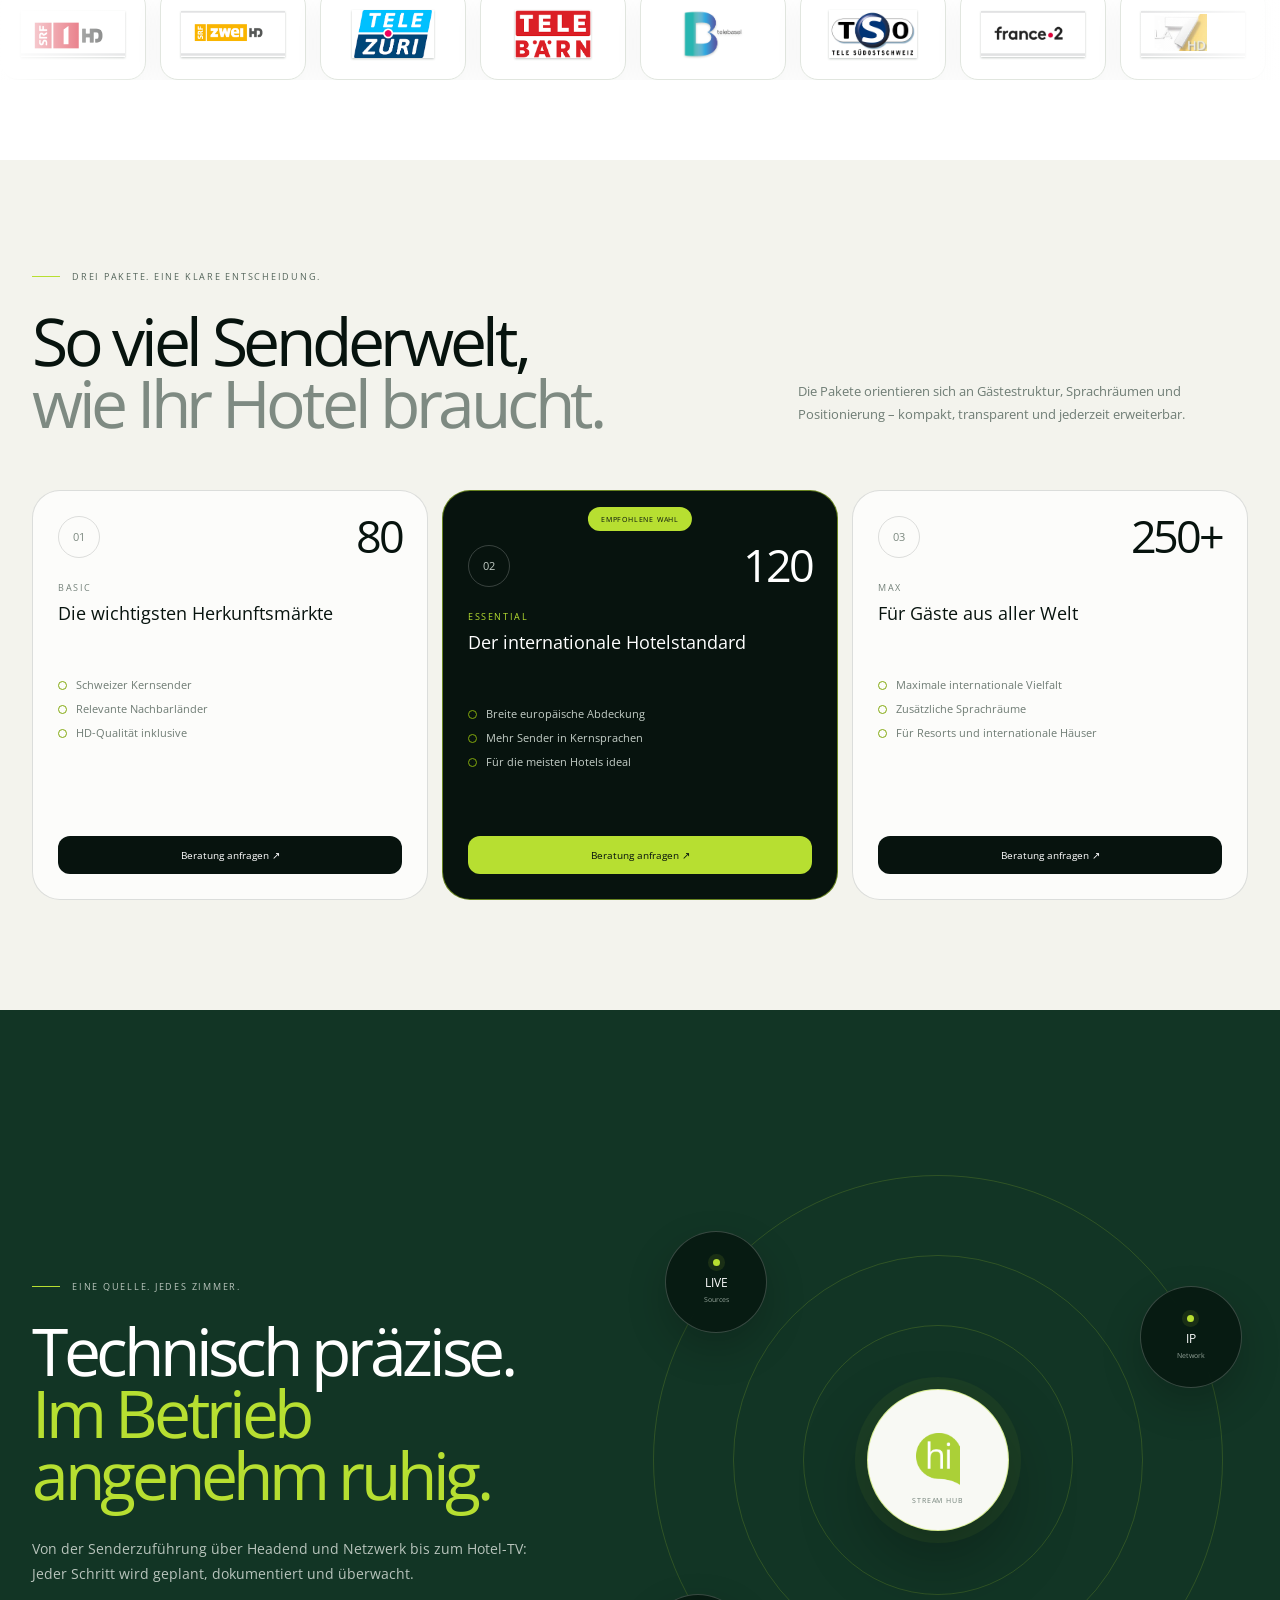
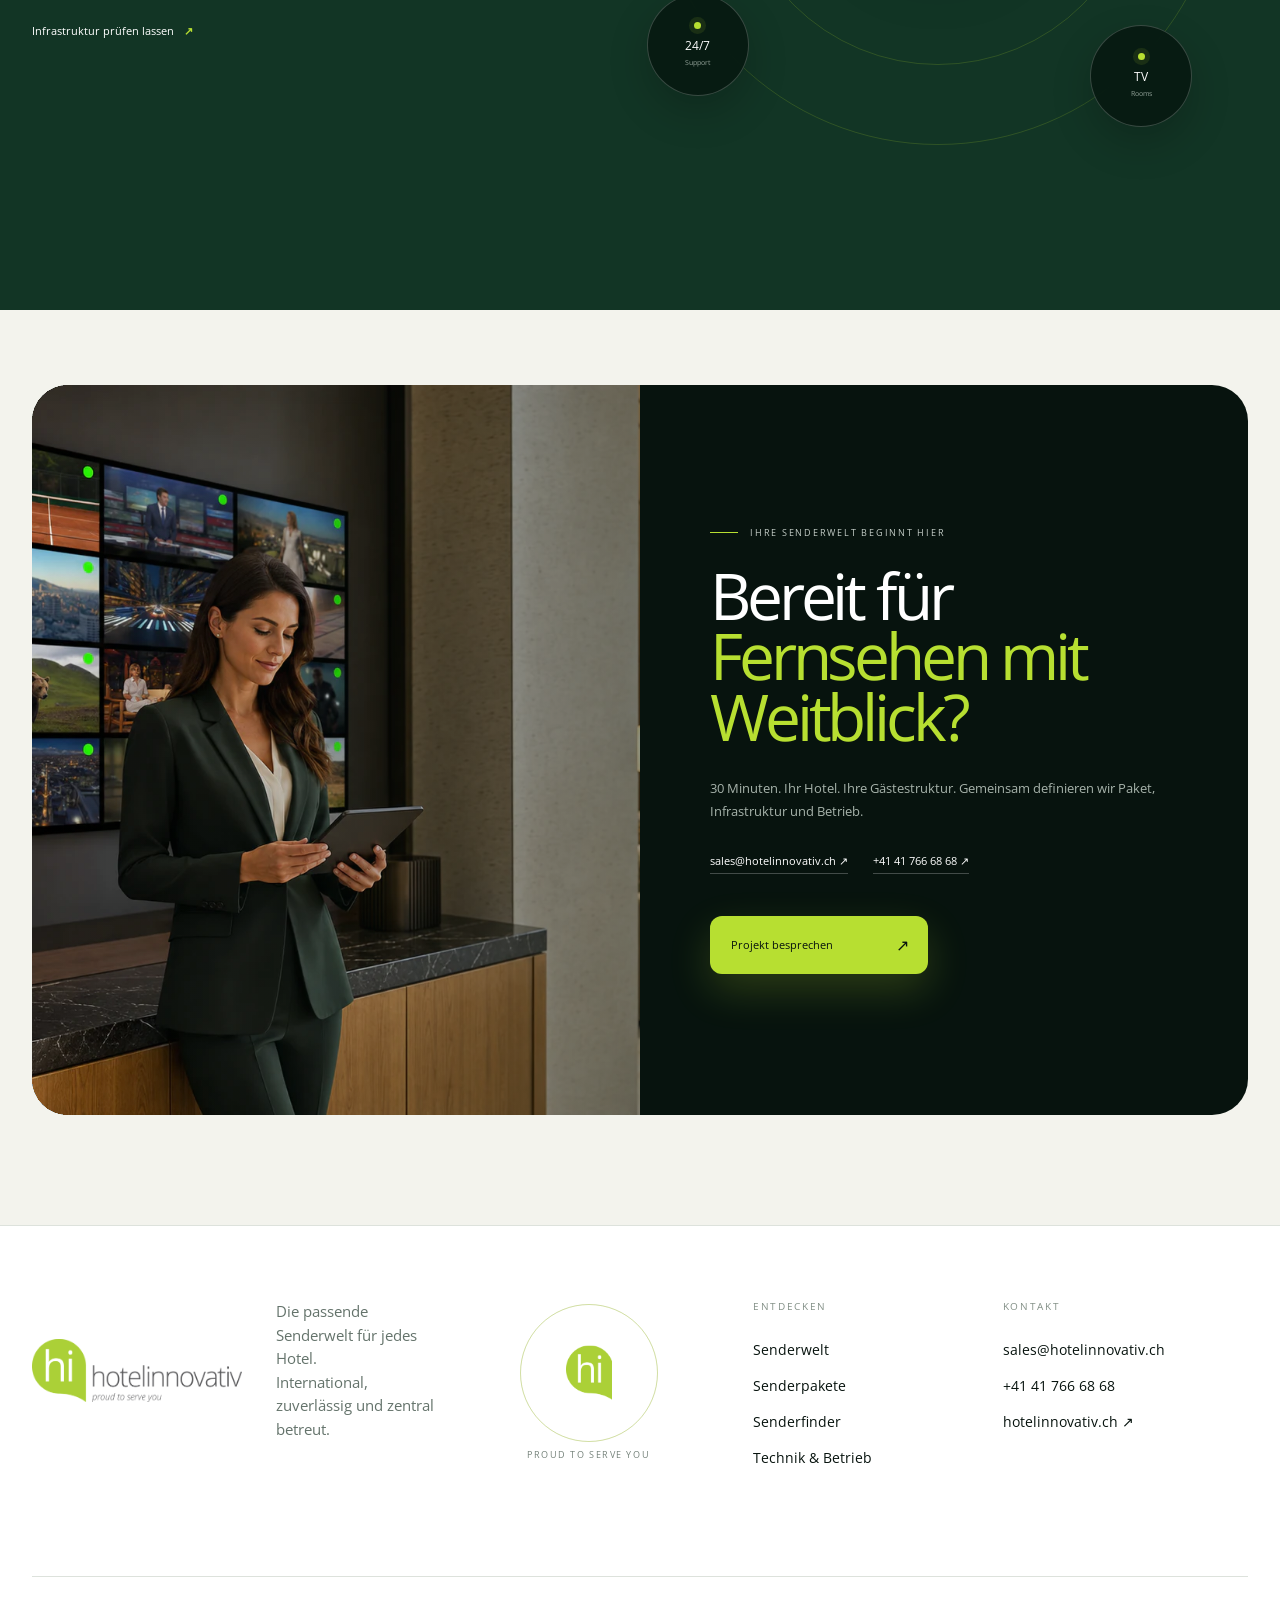
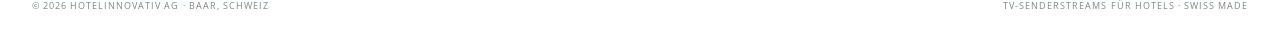
==== commit ad08433d: "Complete verified TV channel logos" ====
--- a/index.html
+++ b/index.html
@@ -13,7 +13,7 @@
   <link rel="preconnect" href="https://fonts.googleapis.com">
   <link rel="preconnect" href="https://fonts.gstatic.com" crossorigin>
   <link href="https://fonts.googleapis.com/css2?family=Open+Sans:wght@400&display=swap" rel="stylesheet">
-  <link rel="stylesheet" href="/assets/streams-premium.css?v=20260825-logos5">
+  <link rel="stylesheet" href="/assets/streams-premium.css?v=20260825-logos6">
 </head>
 <body>
   <div class="page-progress" aria-hidden="true"><i></i></div>
@@ -245,7 +245,7 @@
     </div>
   </footer>
 
-  <script src="/assets/channels-data.js?v=20260825-logos5"></script>
-  <script src="/assets/streams-premium.js?v=20260825-logos5"></script>
+  <script src="/assets/channels-data.js?v=20260825-logos6"></script>
+  <script src="/assets/streams-premium.js?v=20260825-logos6"></script>
 </body>
 </html>
--- a/assets/streams-premium.css
+++ b/assets/streams-premium.css
@@ -294,6 +294,8 @@
 .channel-card:hover { border-color: rgba(129,164,0,.5); transform: translateY(-2px); box-shadow: 0 9px 25px rgba(18,33,23,.07); }
 .channel-card-logo { width: 64px; height: 44px; flex: 0 0 auto; display: grid; place-items: center; overflow: hidden; border: 1px solid #e4e8e2; border-radius: 9px; background: linear-gradient(145deg,#fff,#f2f5f0); }
 .channel-card-logo img { grid-area: 1/1; max-width: 54px; max-height: 29px; object-fit: contain; filter: drop-shadow(0 1px 1px rgba(8,28,18,.3)); }
+.channel-card-logo.is-dark-source { border-color: rgba(183,223,49,.2); background: linear-gradient(145deg,#10251d,#07140f); box-shadow: inset 0 1px rgba(255,255,255,.06); }
+.channel-card-logo.is-dark-source img { filter: drop-shadow(0 1px 2px rgba(0,0,0,.5)) drop-shadow(0 0 1px rgba(255,255,255,.82)); }
 .channel-wordmark { grid-area: 1/1; width: 100%; height: 100%; padding: 5px; display: none; place-items: center; position: relative; overflow: hidden; color: #173428; background: linear-gradient(145deg,#fbfdf7,#edf4df); text-align: center; }
 .channel-wordmark::before { content: ""; width: 4px; height: 4px; position: absolute; top: 5px; right: 5px; border-radius: 50%; background: var(--lime); box-shadow: 0 0 0 3px rgba(183,223,49,.14); }
 .channel-wordmark b { max-width: 52px; display: -webkit-box; overflow: hidden; -webkit-box-orient: vertical; -webkit-line-clamp: 2; color: #385522; font-size: .46rem; font-weight: 700; line-height: 1.04; letter-spacing: -.01em; text-wrap: balance; }
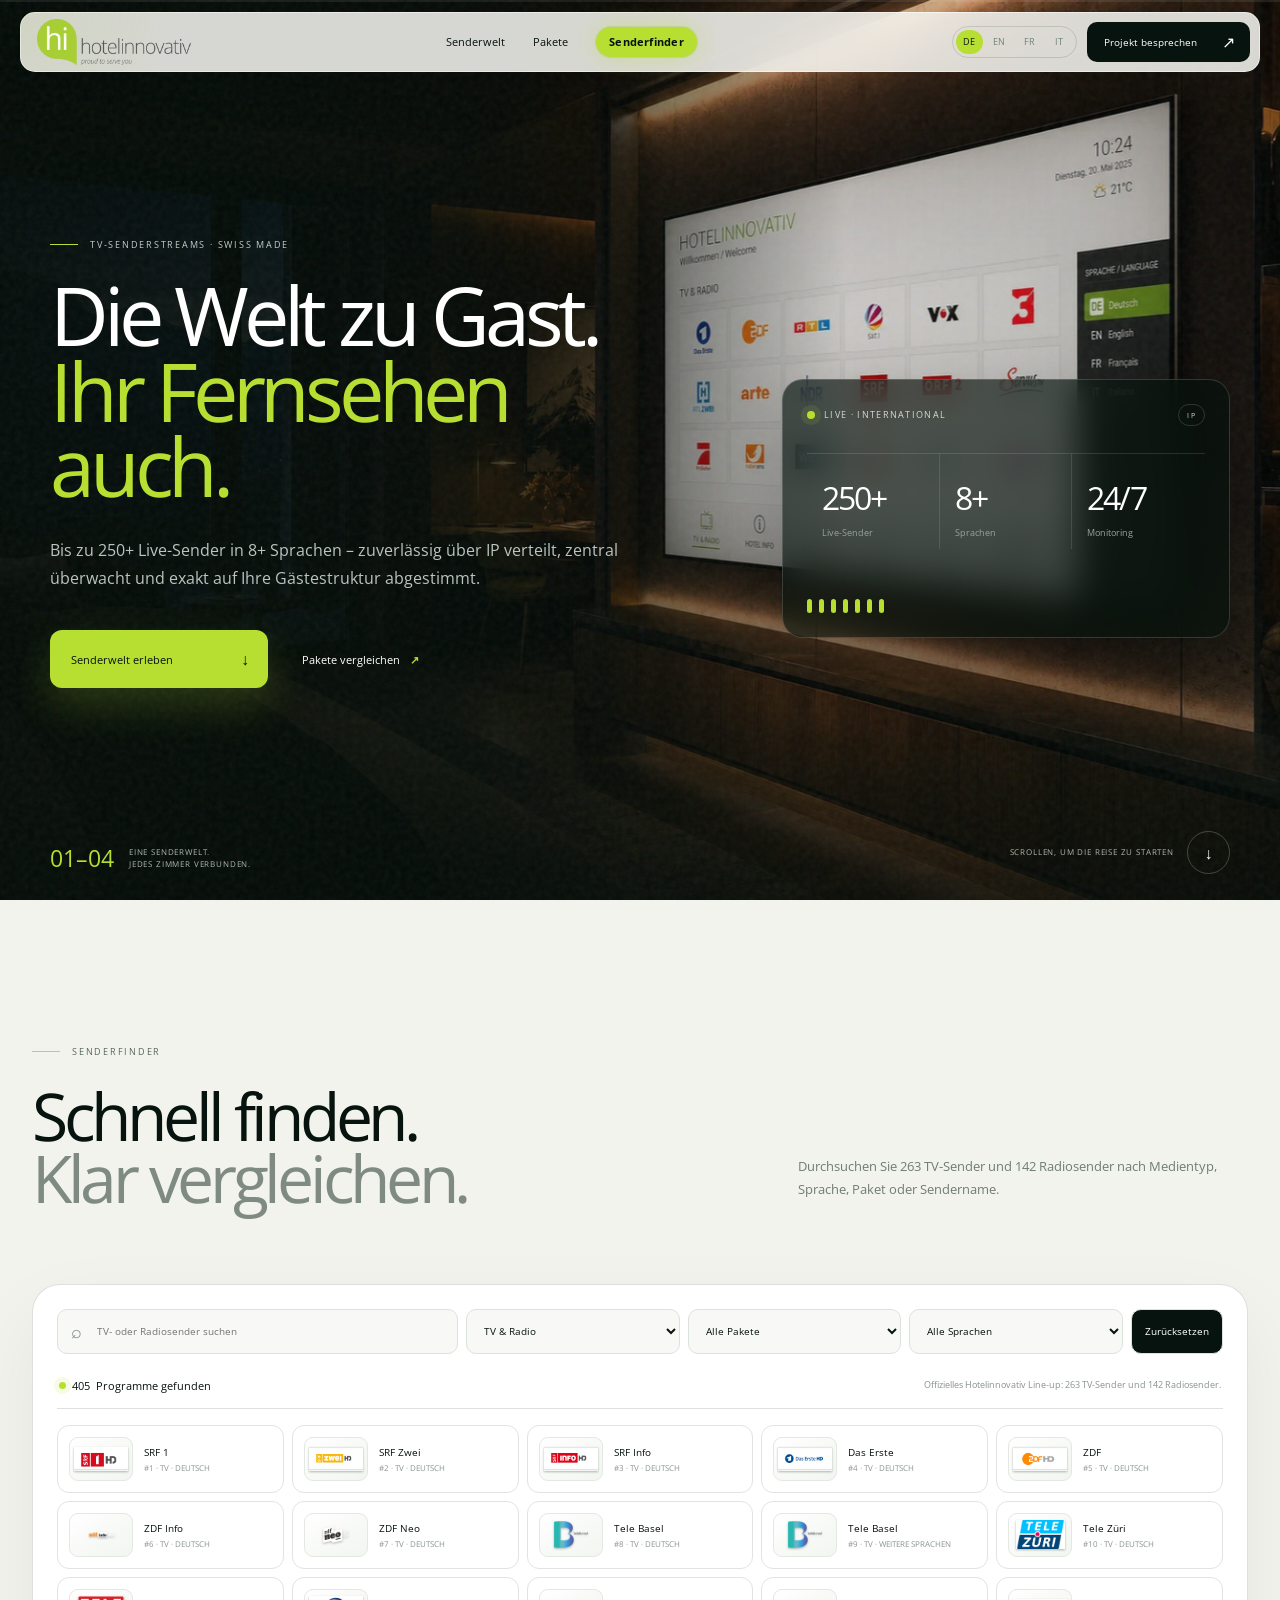
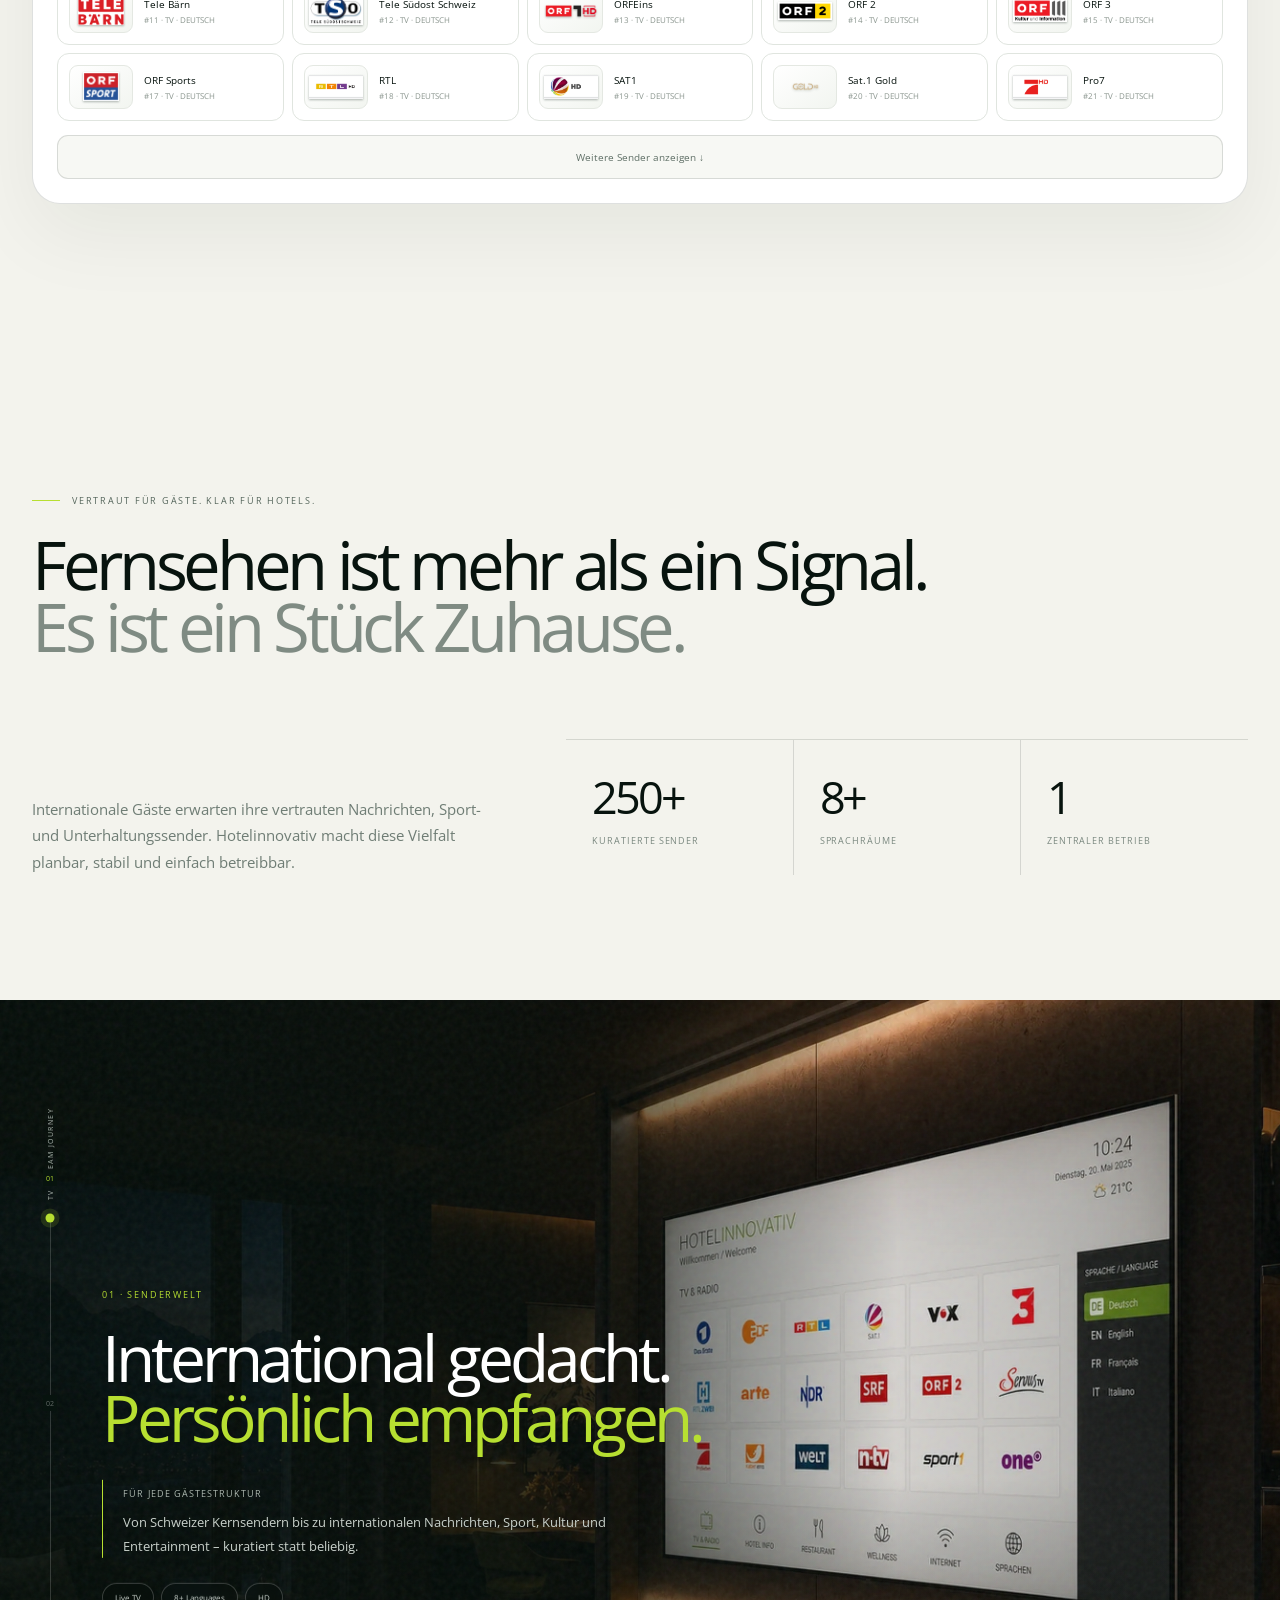
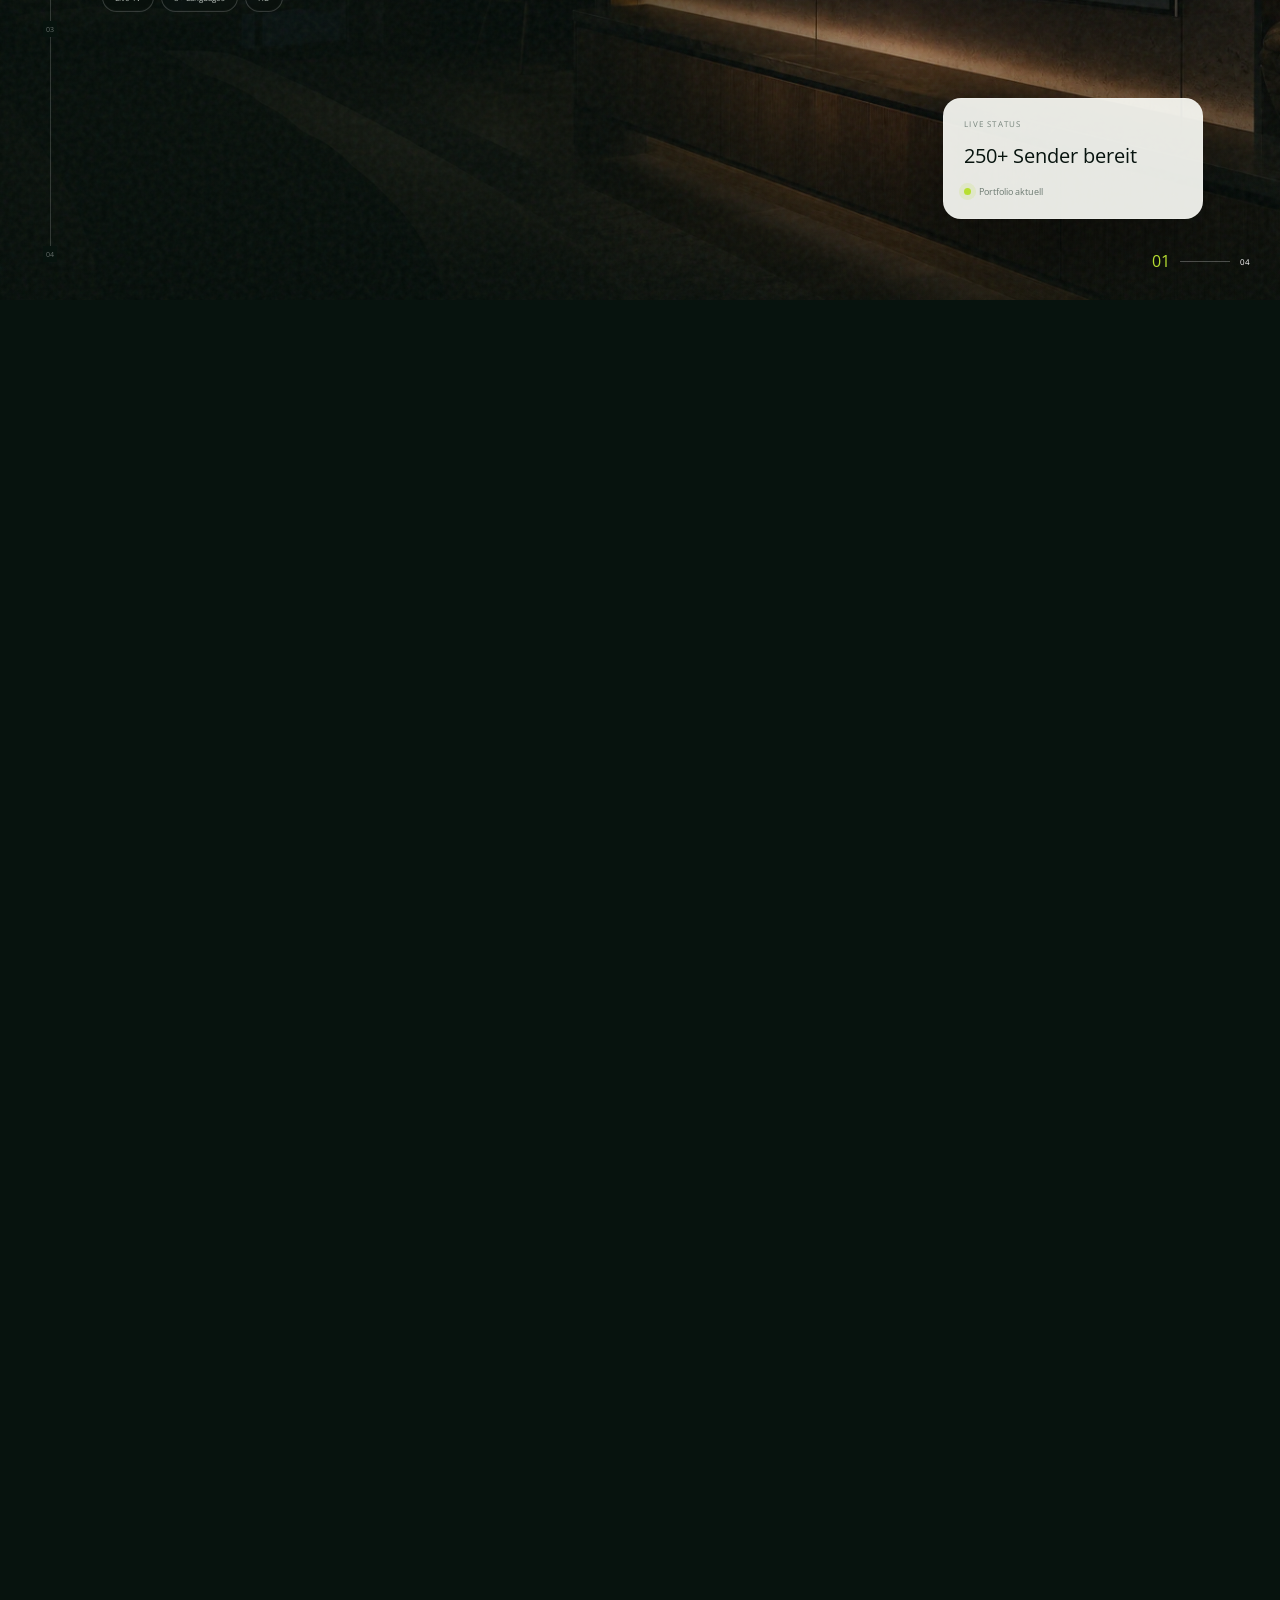
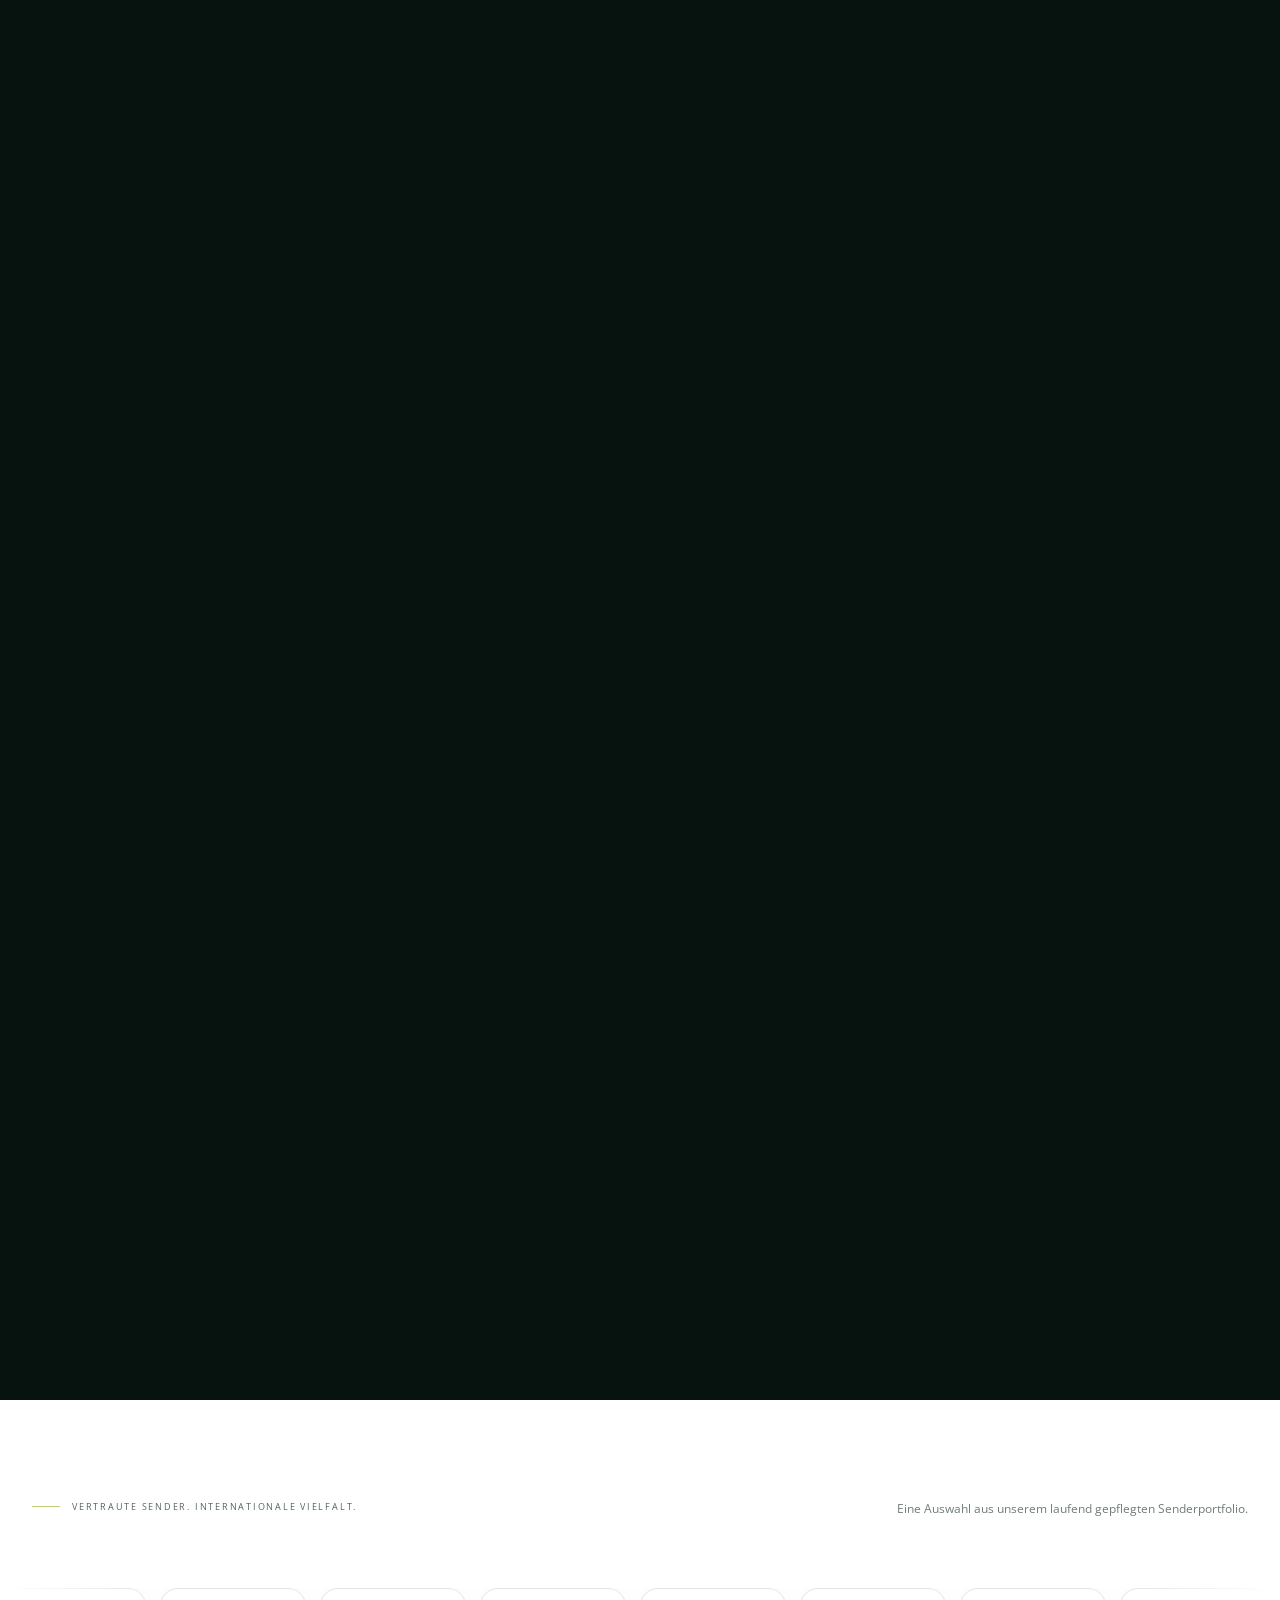
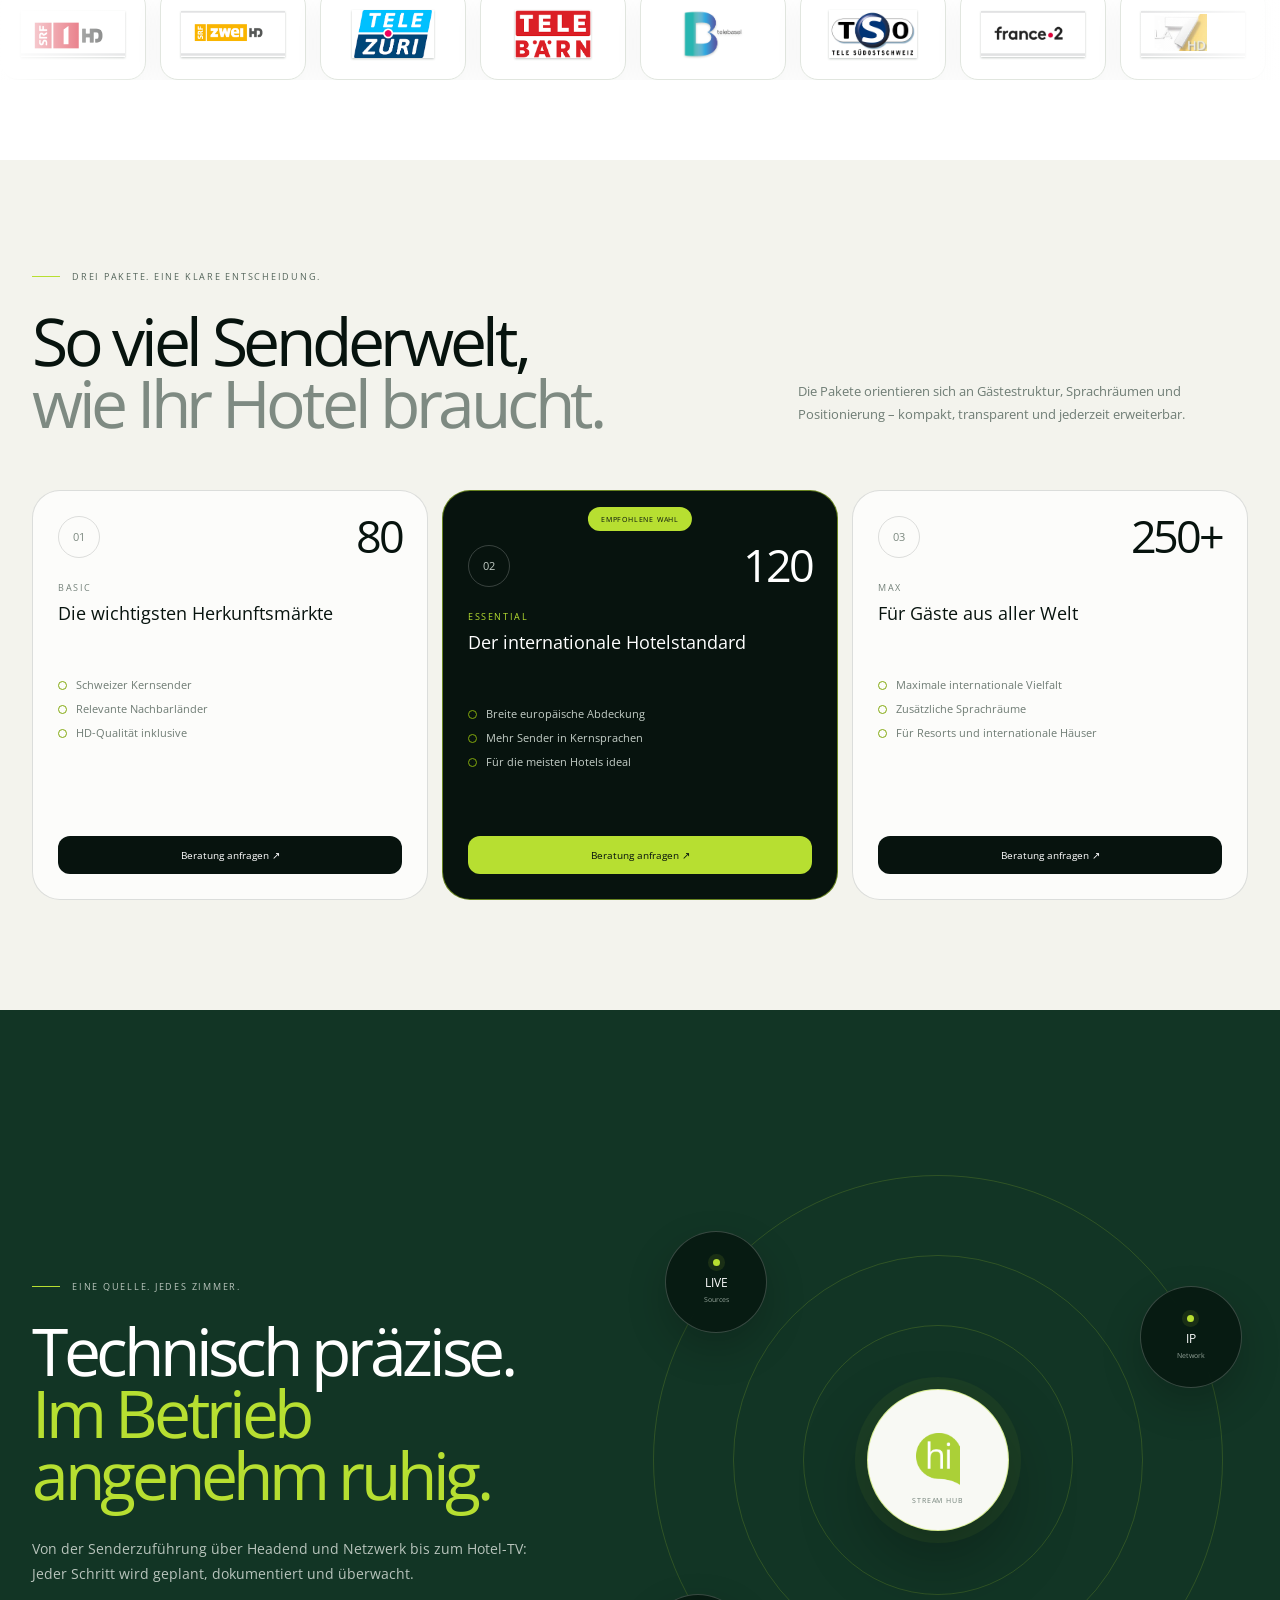
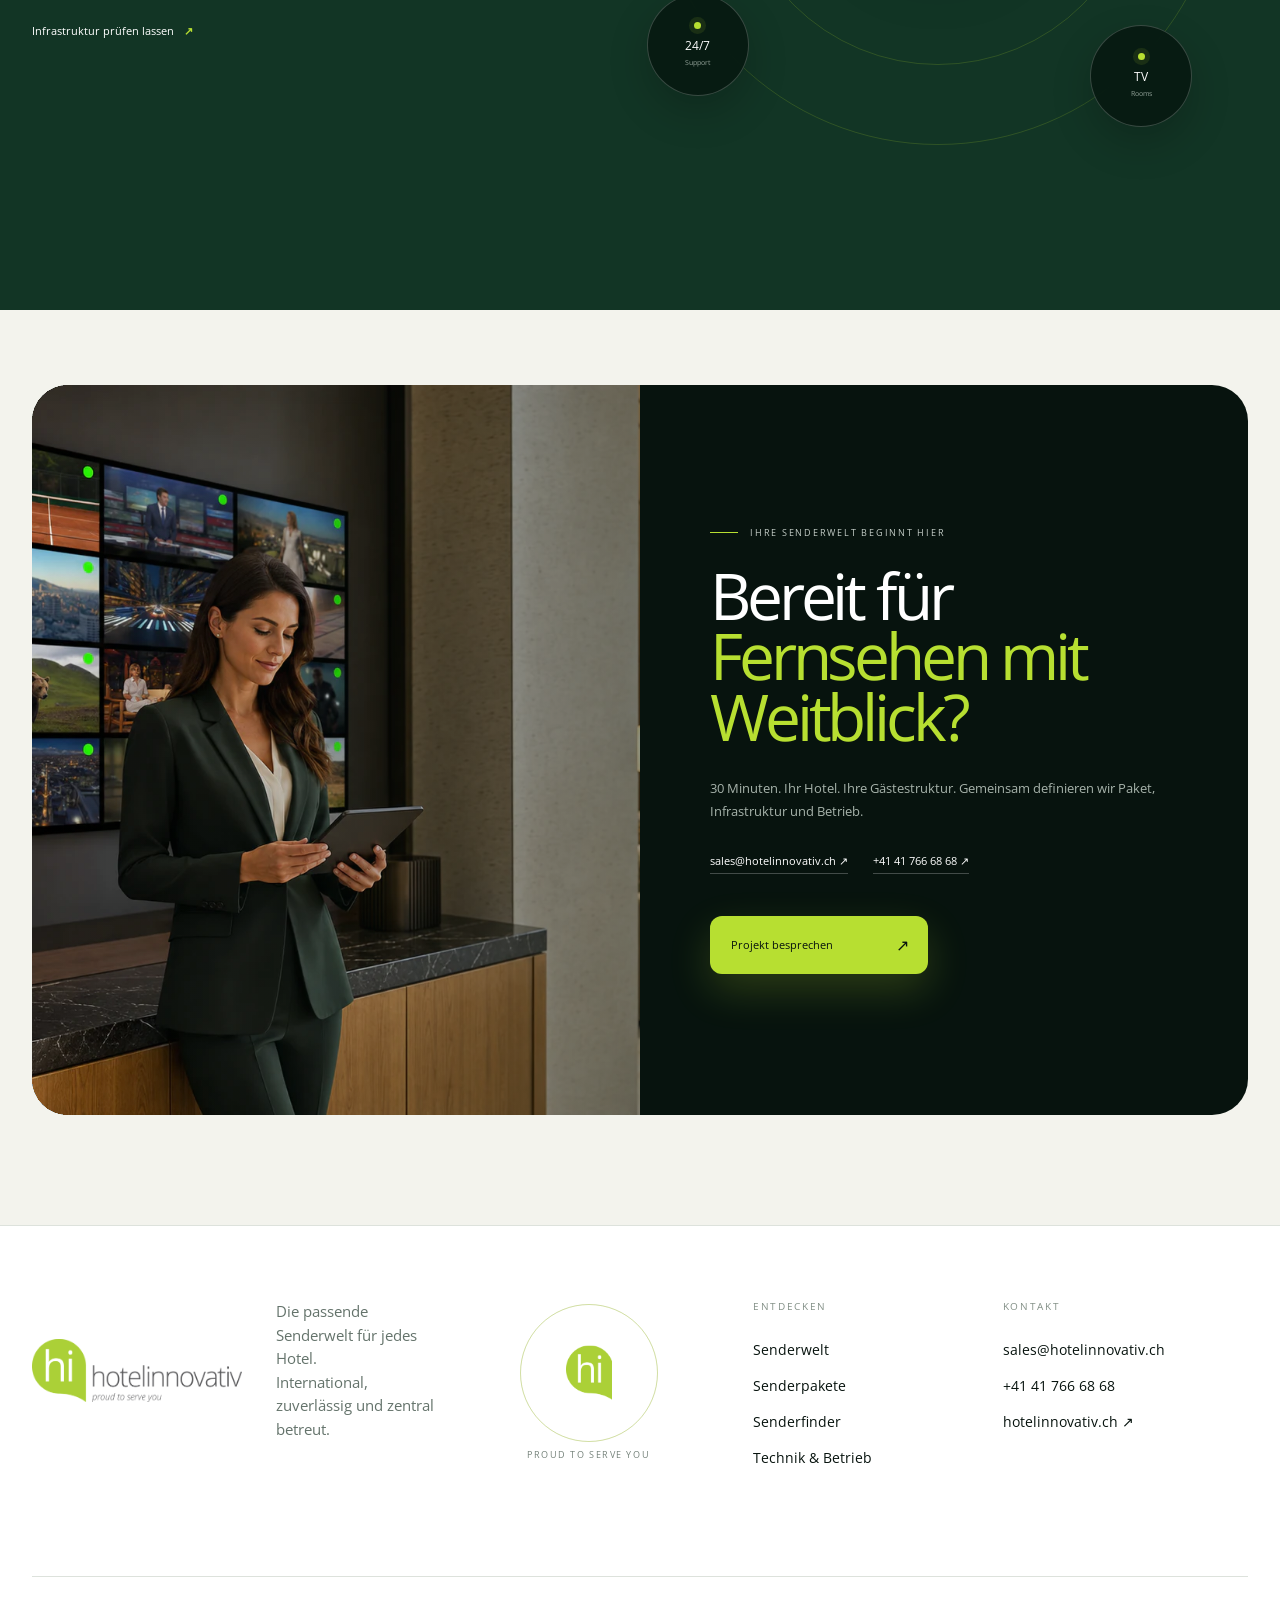
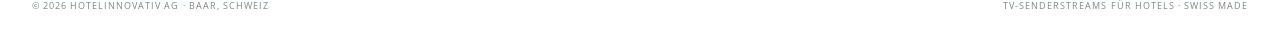
==== commit 463f2477: "Classify ORF OE3 as radio" ====
--- a/index.html
+++ b/index.html
@@ -13,7 +13,7 @@
   <link rel="preconnect" href="https://fonts.googleapis.com">
   <link rel="preconnect" href="https://fonts.gstatic.com" crossorigin>
   <link href="https://fonts.googleapis.com/css2?family=Open+Sans:wght@400&display=swap" rel="stylesheet">
-  <link rel="stylesheet" href="/assets/streams-premium.css?v=20260825-logos6">
+  <link rel="stylesheet" href="/assets/streams-premium.css?v=20260825-logos7">
 </head>
 <body>
   <div class="page-progress" aria-hidden="true"><i></i></div>
@@ -73,7 +73,7 @@
     <section id="finder" class="finder section-shell">
       <div class="section-heading">
         <div><p class="eyebrow reveal"><span></span><b data-i18n="finderEyebrow">Senderfinder</b></p><h2 class="reveal" data-i18n-html="finderTitle">Schnell finden.<br><em>Klar vergleichen.</em></h2></div>
-        <p class="reveal" data-i18n="finderLead">Durchsuchen Sie 264 TV-Sender und 141 Radiosender nach Medientyp, Sprache, Paket oder Sendername.</p>
+        <p class="reveal" data-i18n="finderLead">Durchsuchen Sie 263 TV-Sender und 142 Radiosender nach Medientyp, Sprache, Paket oder Sendername.</p>
       </div>
       <div class="finder-panel reveal">
         <div class="finder-filters">
@@ -83,7 +83,7 @@
           <select id="languageFilter" aria-label="Sprache"><option value="" data-i18n="langAll">Alle Sprachen</option></select>
           <button id="resetFilters" type="button" data-i18n="reset">Zurücksetzen</button>
         </div>
-        <div class="finder-summary"><span><i></i><b id="resultCount">0</b> <span id="resultLabel">Programme gefunden</span></span><small data-i18n="finderHint">Offizielles Hotelinnovativ Line-up: 264 TV-Sender und 141 Radiosender.</small></div>
+        <div class="finder-summary"><span><i></i><b id="resultCount">0</b> <span id="resultLabel">Programme gefunden</span></span><small data-i18n="finderHint">Offizielles Hotelinnovativ Line-up: 263 TV-Sender und 142 Radiosender.</small></div>
         <div id="channelGrid" class="channel-grid"></div>
         <button id="showMore" class="show-more" type="button" data-i18n="showMore">Weitere Sender anzeigen ↓</button>
       </div>
@@ -245,7 +245,7 @@
     </div>
   </footer>
 
-  <script src="/assets/channels-data.js?v=20260825-logos6"></script>
-  <script src="/assets/streams-premium.js?v=20260825-logos6"></script>
+  <script src="/assets/channels-data.js?v=20260825-logos7"></script>
+  <script src="/assets/streams-premium.js?v=20260825-logos7"></script>
 </body>
 </html>
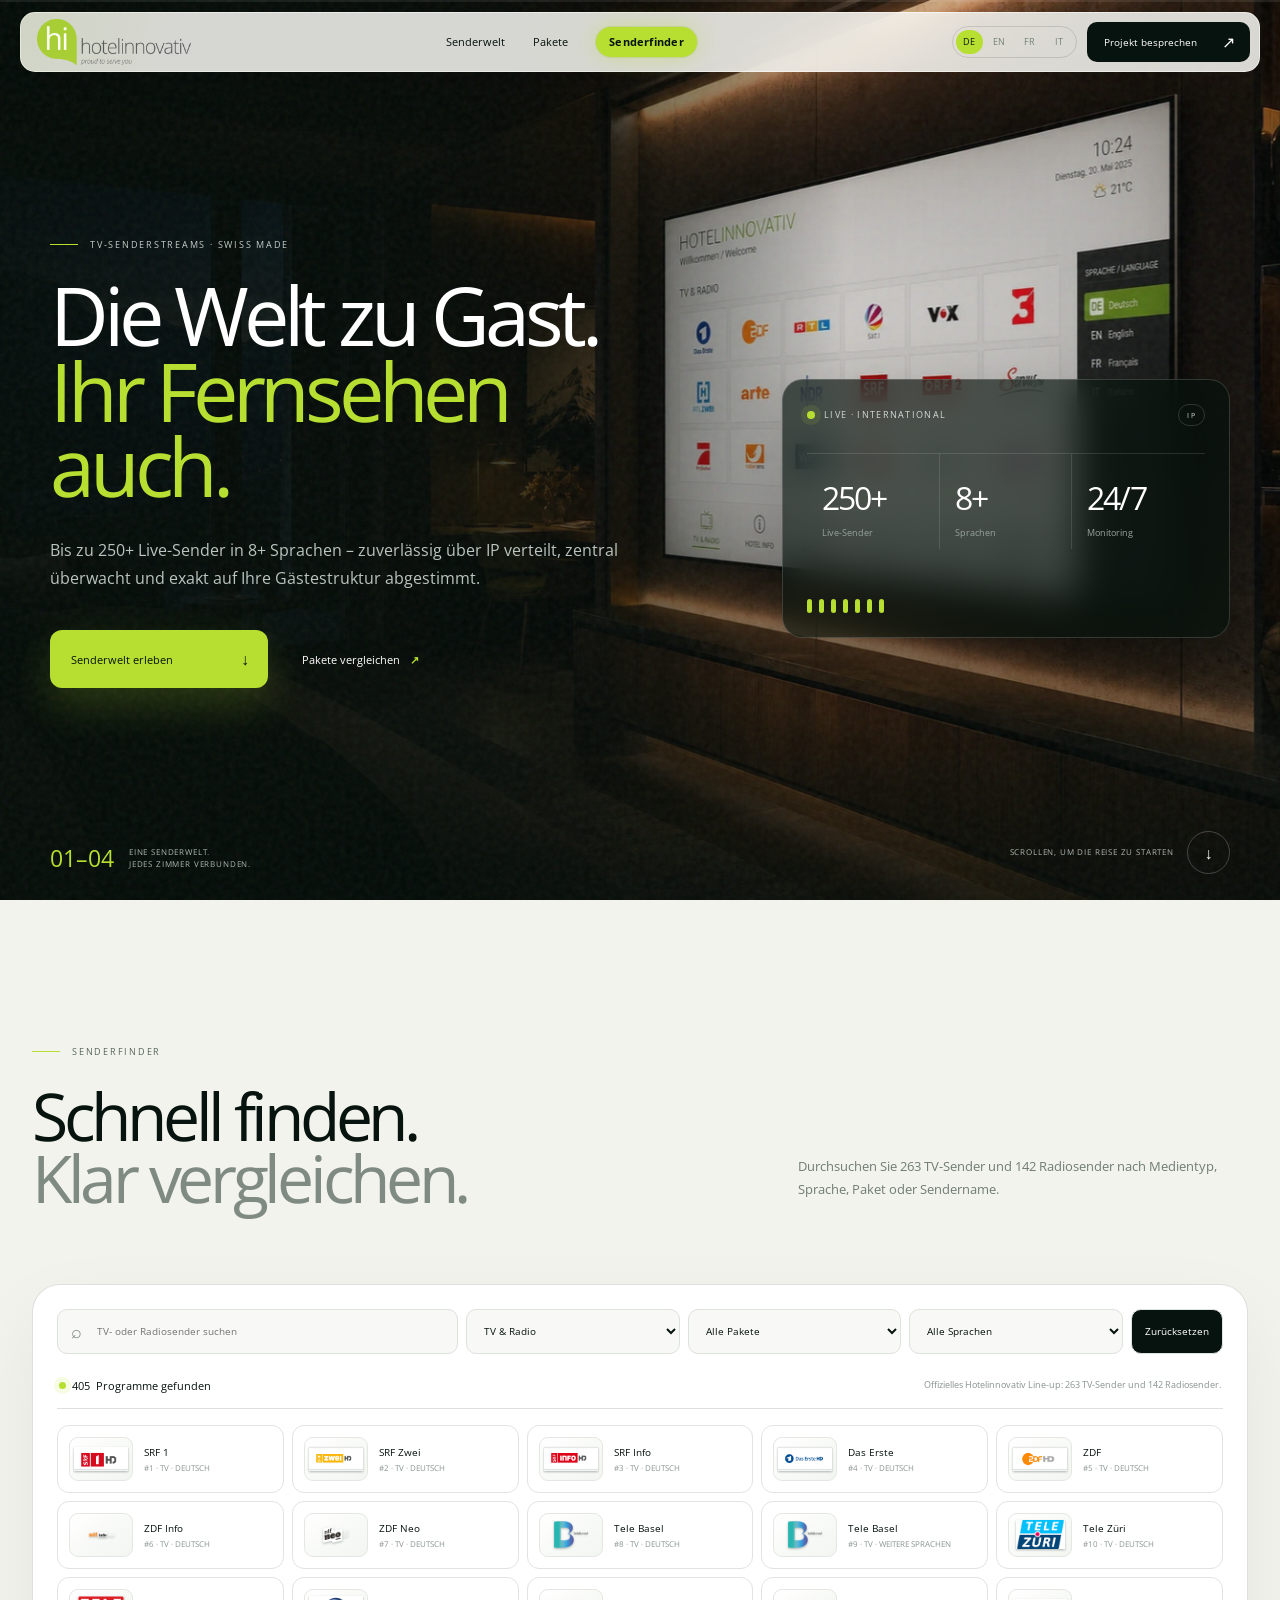
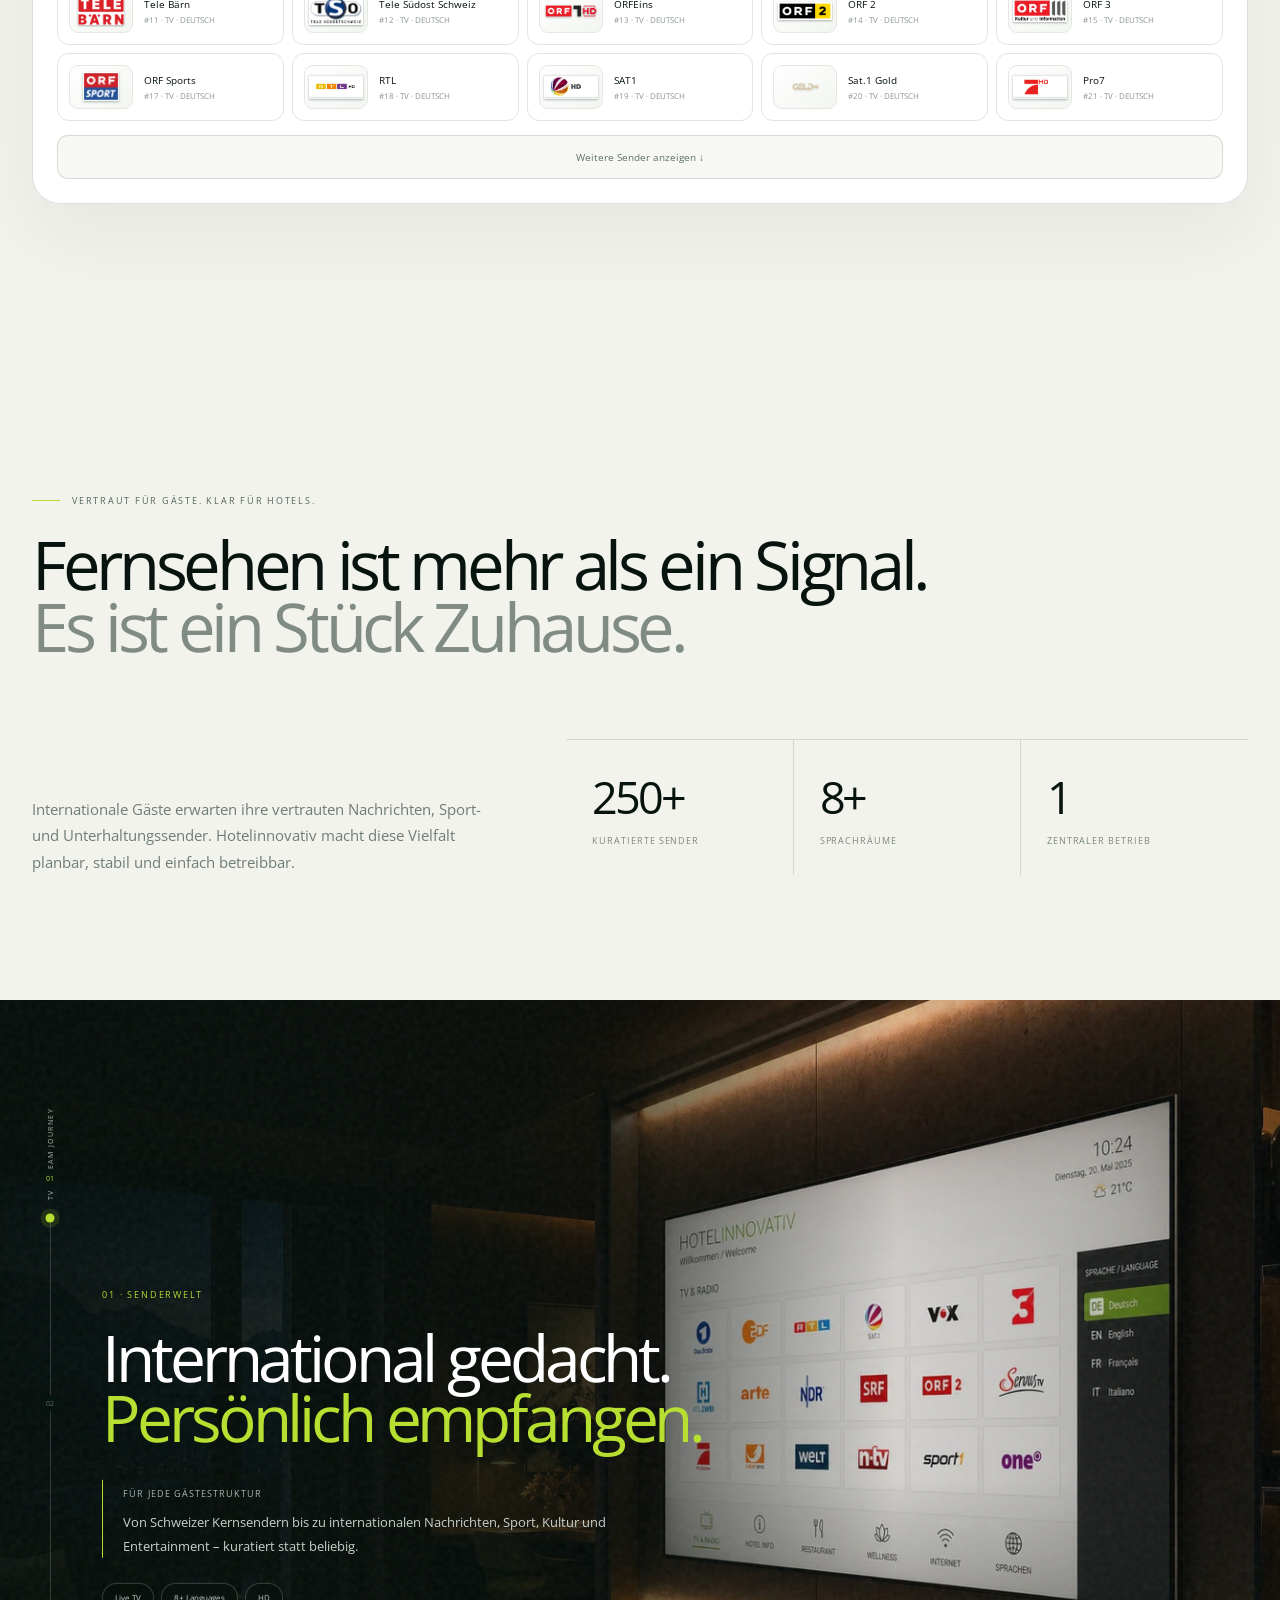
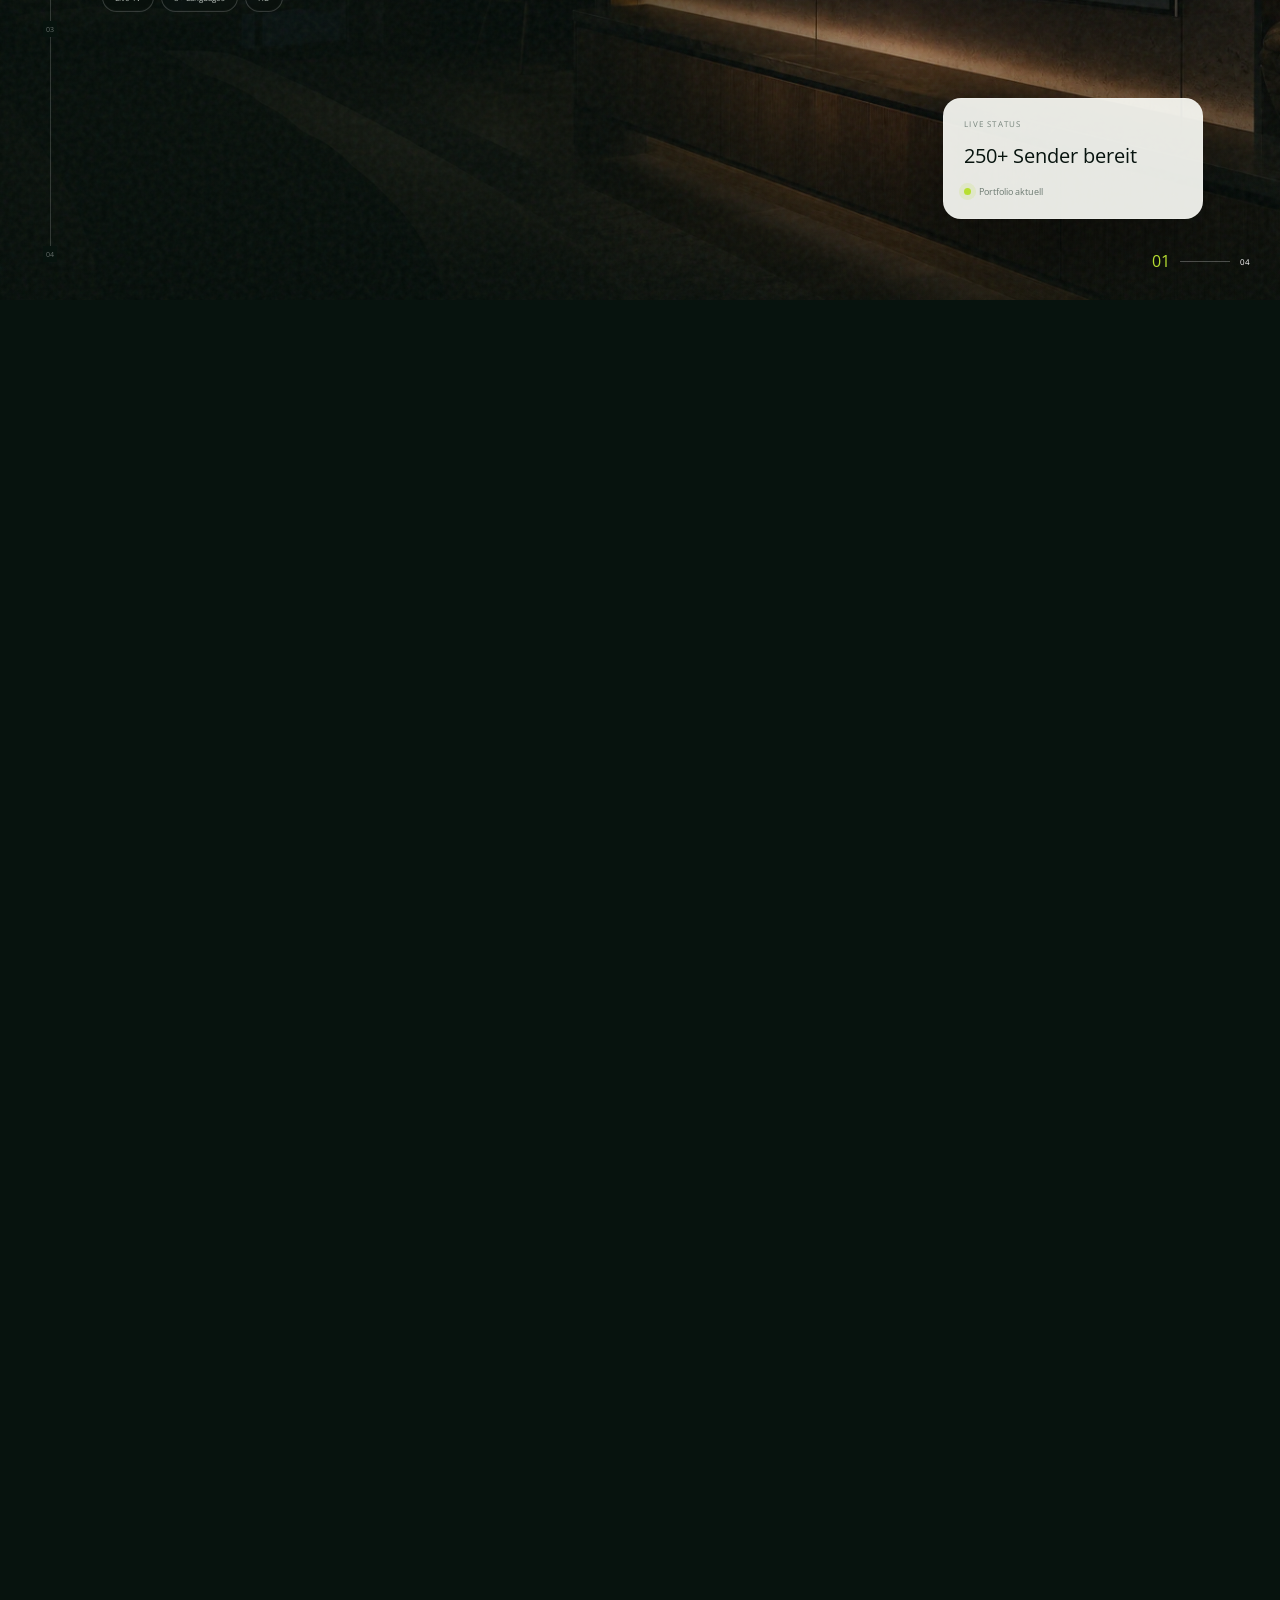
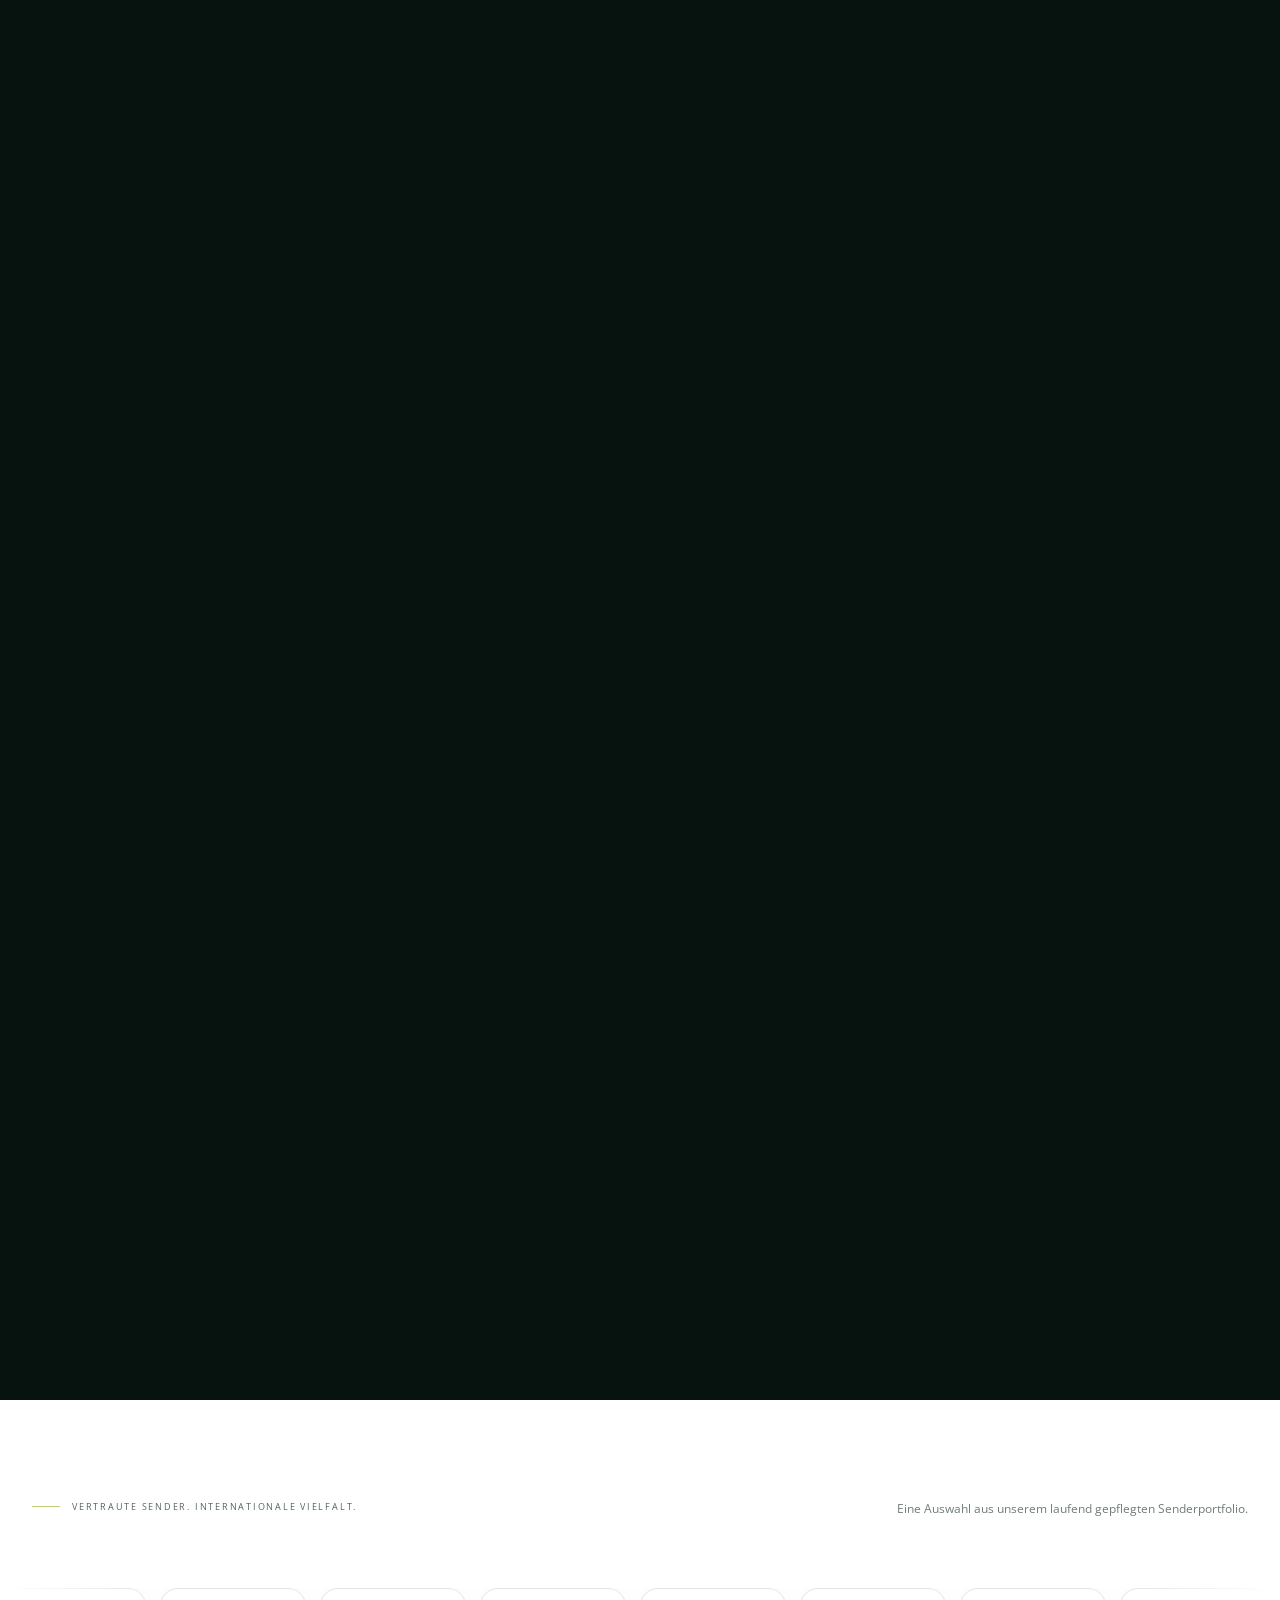
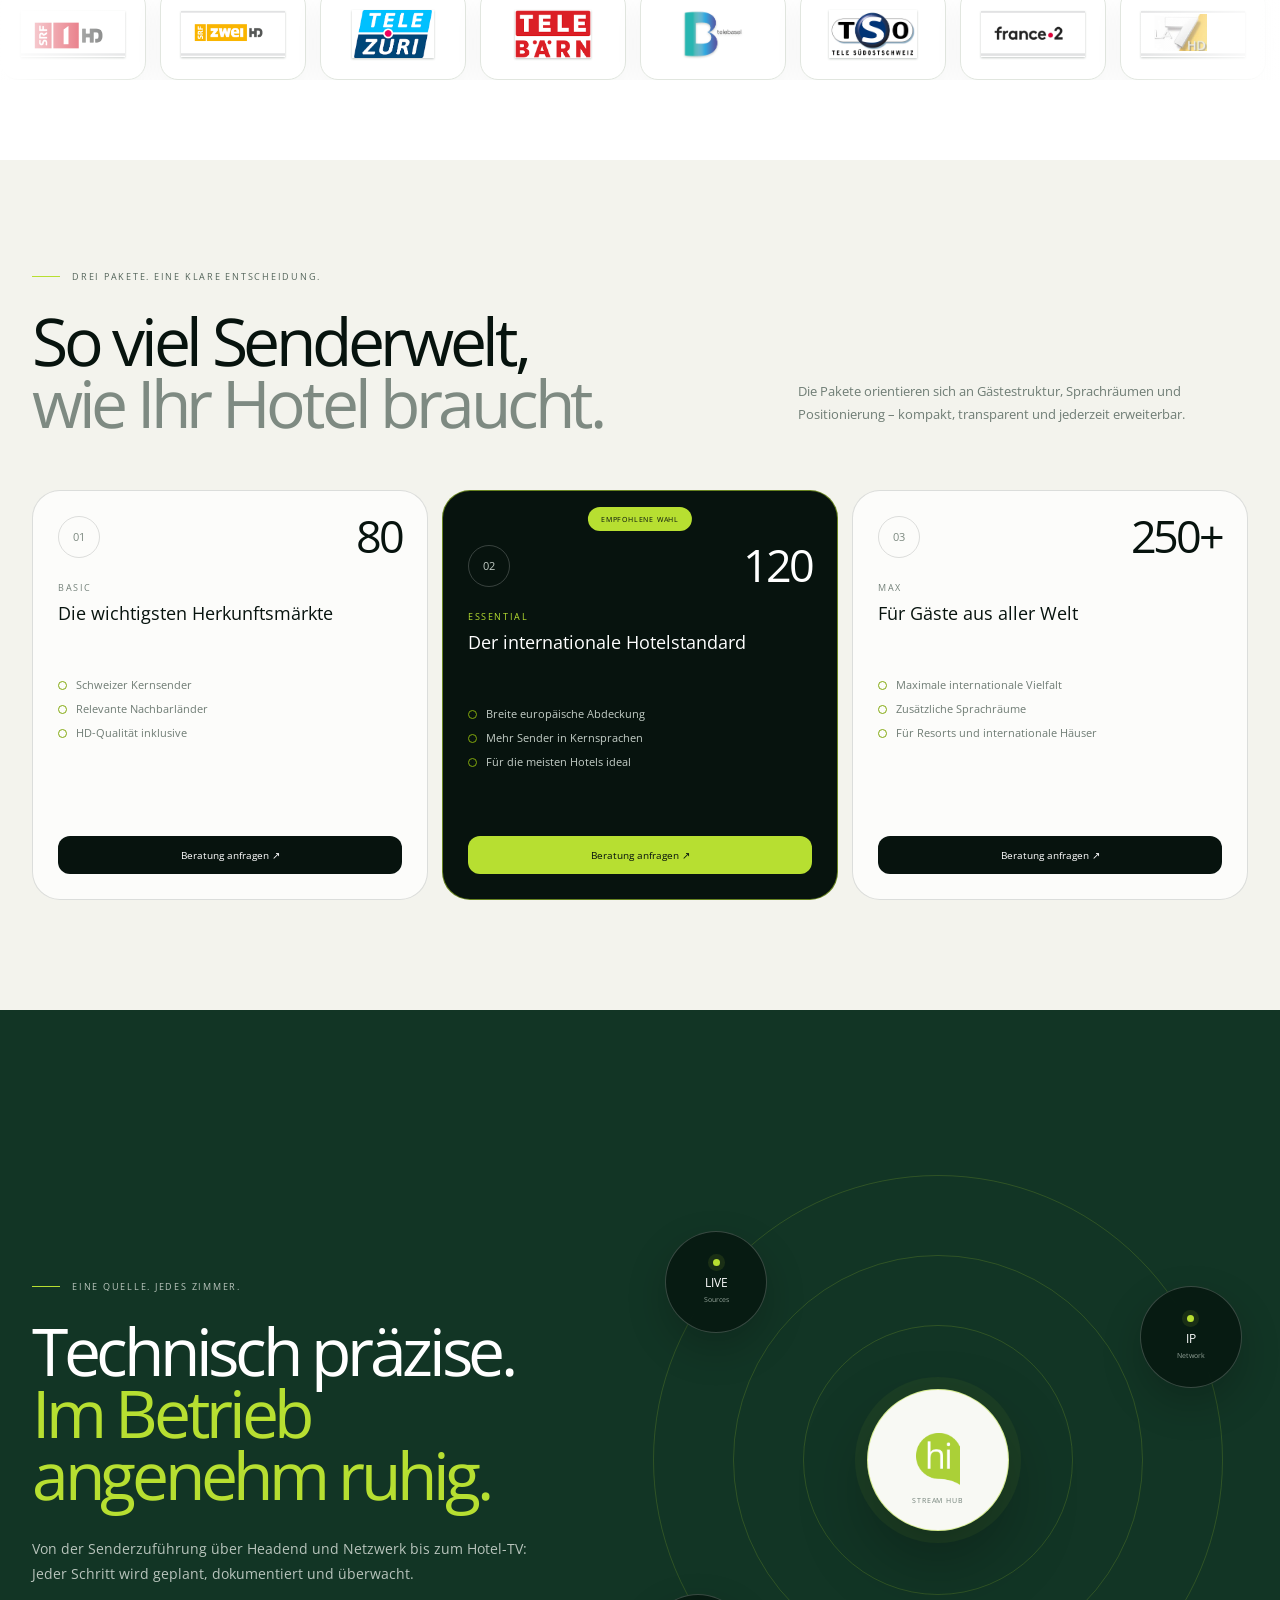
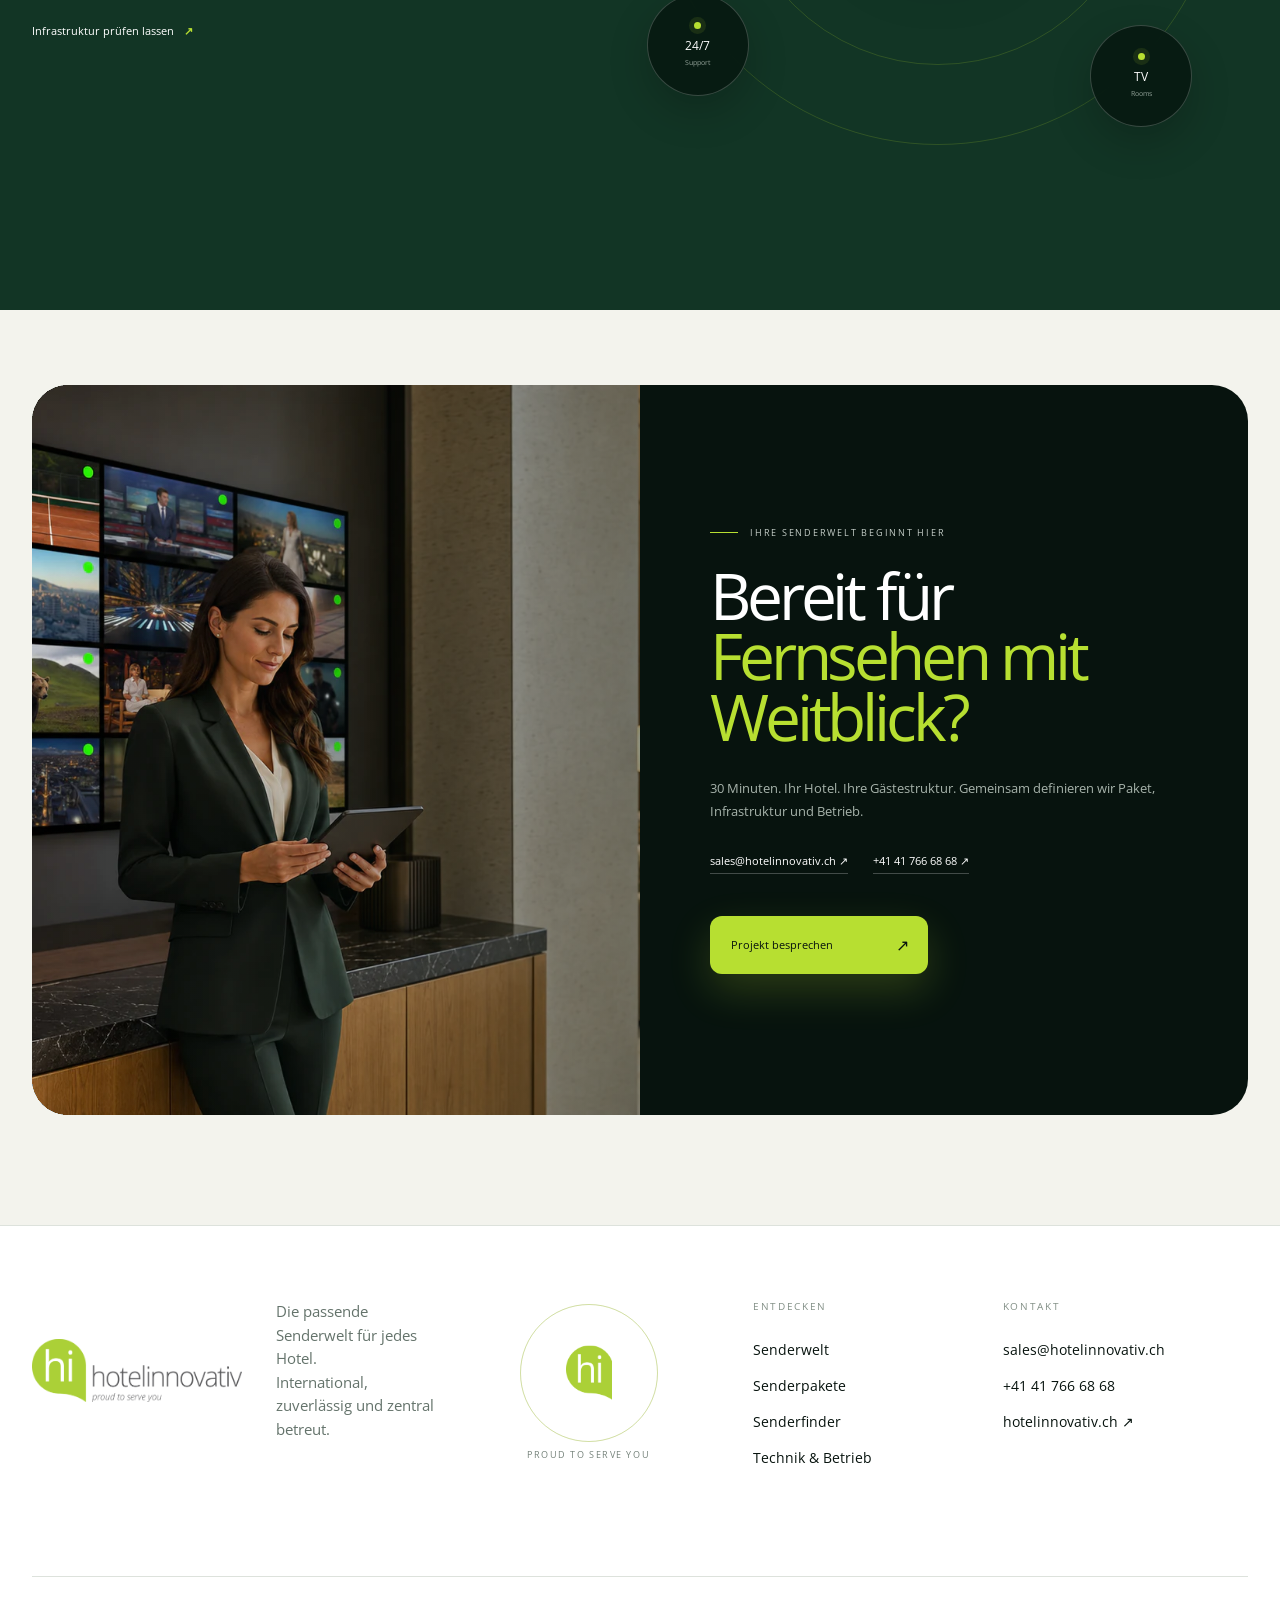
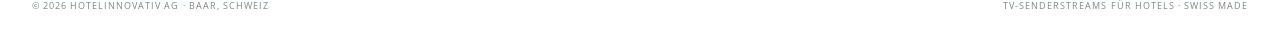
==== commit 170b0edf: "Add remaining supplied channel logos" ====
--- a/index.html
+++ b/index.html
@@ -13,7 +13,7 @@
   <link rel="preconnect" href="https://fonts.googleapis.com">
   <link rel="preconnect" href="https://fonts.gstatic.com" crossorigin>
   <link href="https://fonts.googleapis.com/css2?family=Open+Sans:wght@400&display=swap" rel="stylesheet">
-  <link rel="stylesheet" href="/assets/streams-premium.css?v=20260825-logos7">
+  <link rel="stylesheet" href="/assets/streams-premium.css?v=20260825-logos8">
 </head>
 <body>
   <div class="page-progress" aria-hidden="true"><i></i></div>
@@ -245,7 +245,7 @@
     </div>
   </footer>
 
-  <script src="/assets/channels-data.js?v=20260825-logos7"></script>
-  <script src="/assets/streams-premium.js?v=20260825-logos7"></script>
+  <script src="/assets/channels-data.js?v=20260825-logos8"></script>
+  <script src="/assets/streams-premium.js?v=20260825-logos8"></script>
 </body>
 </html>
